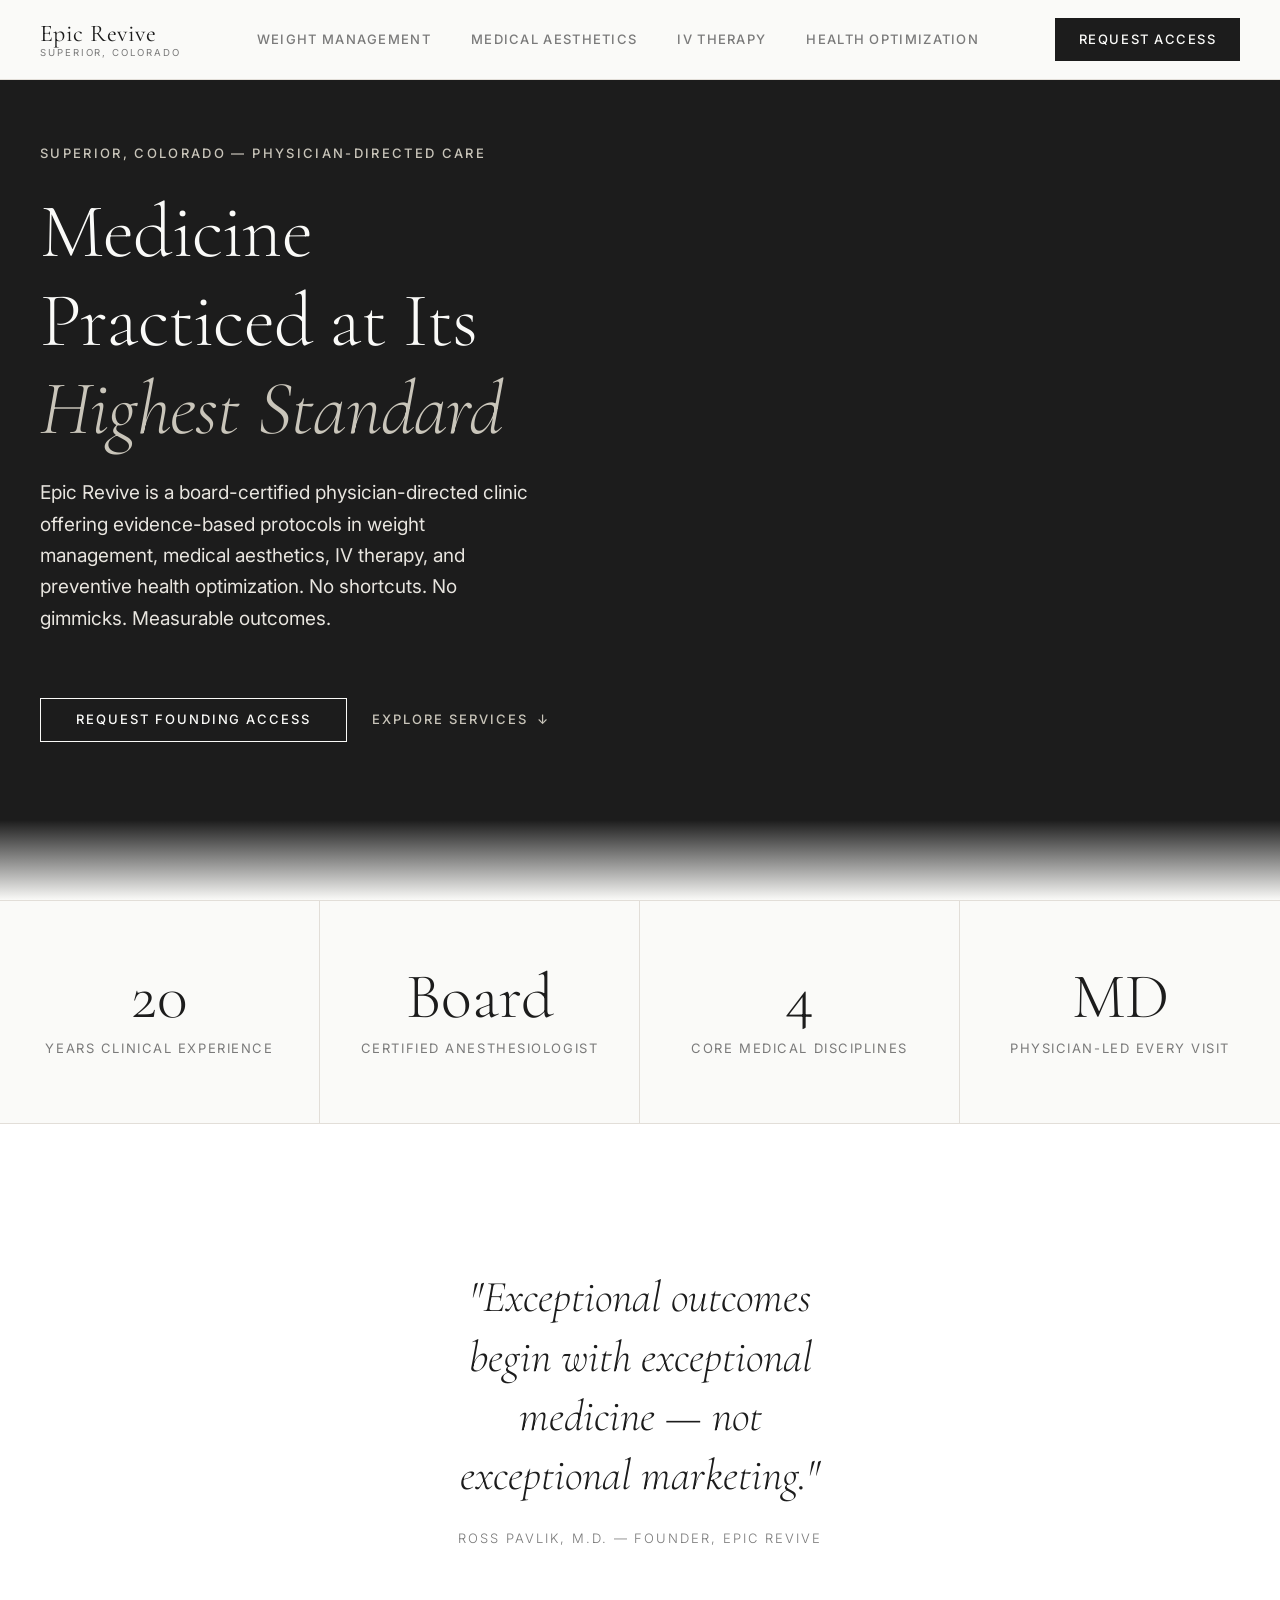
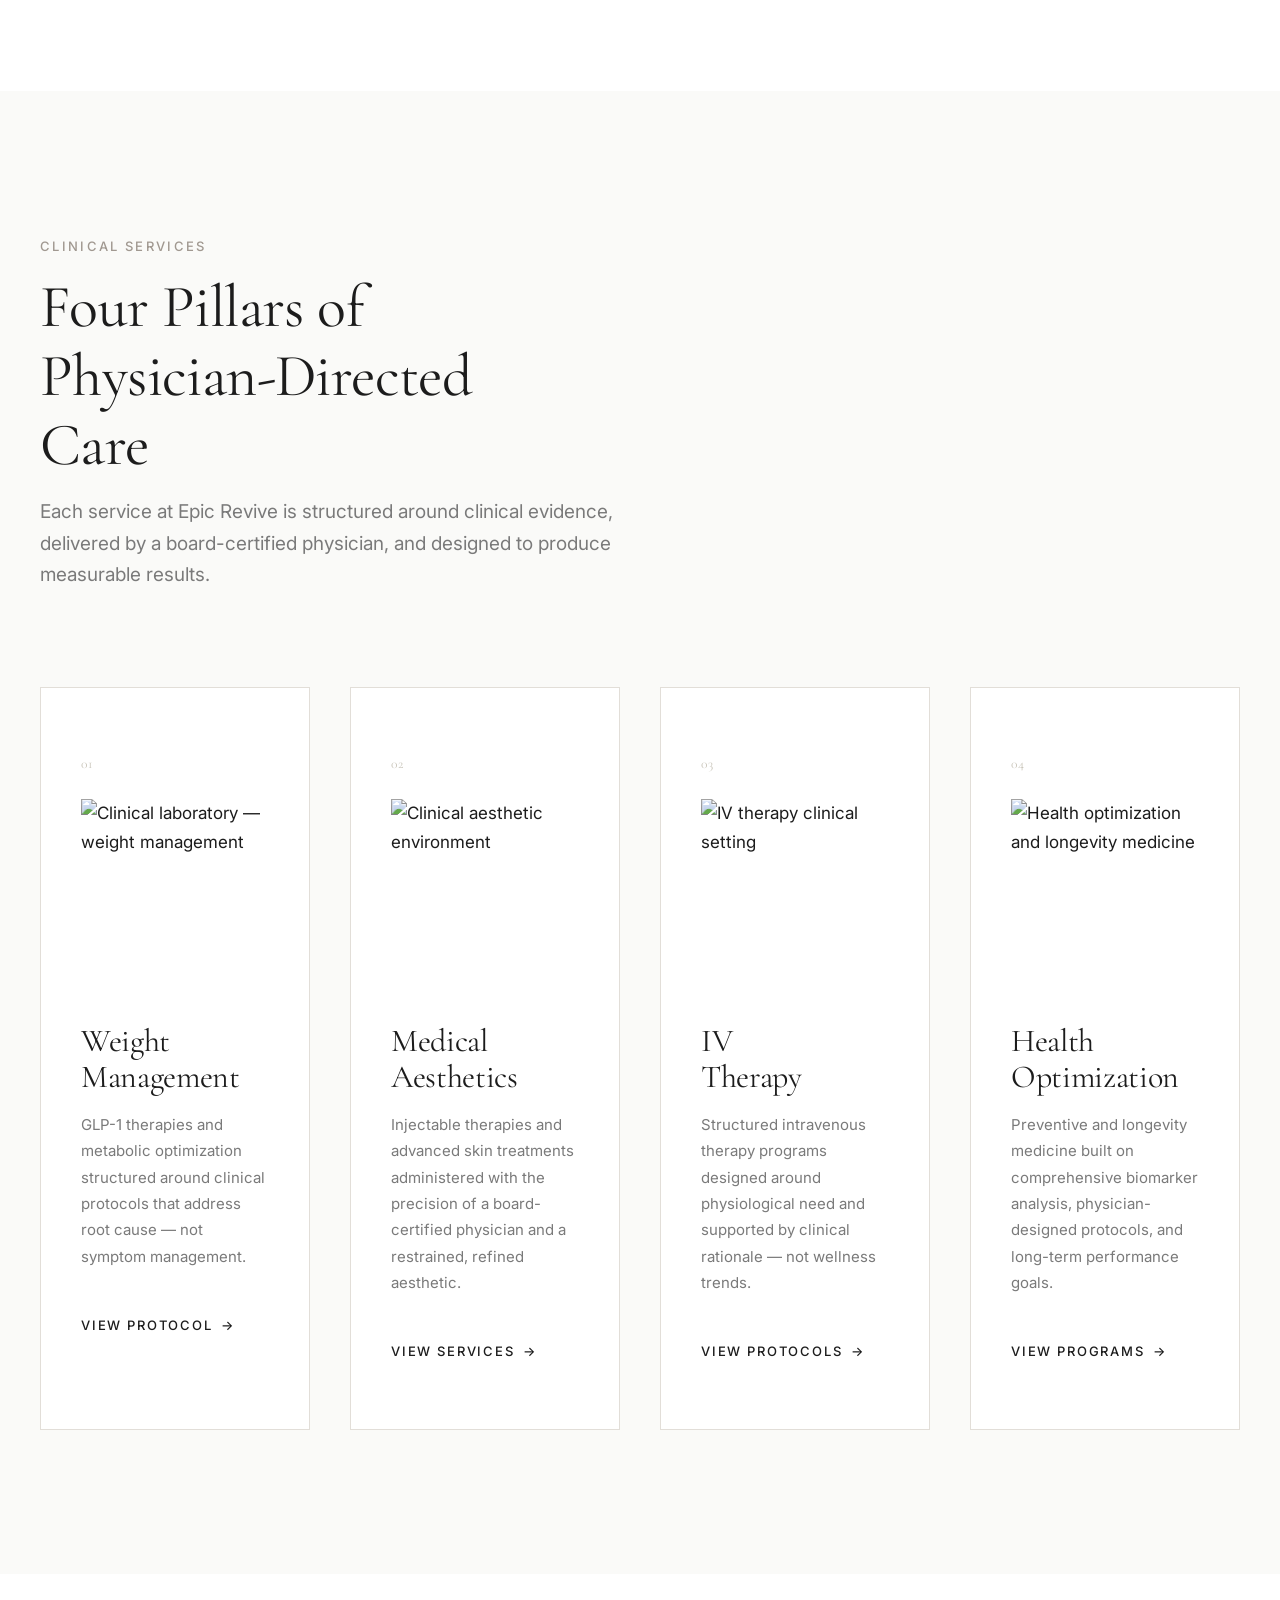
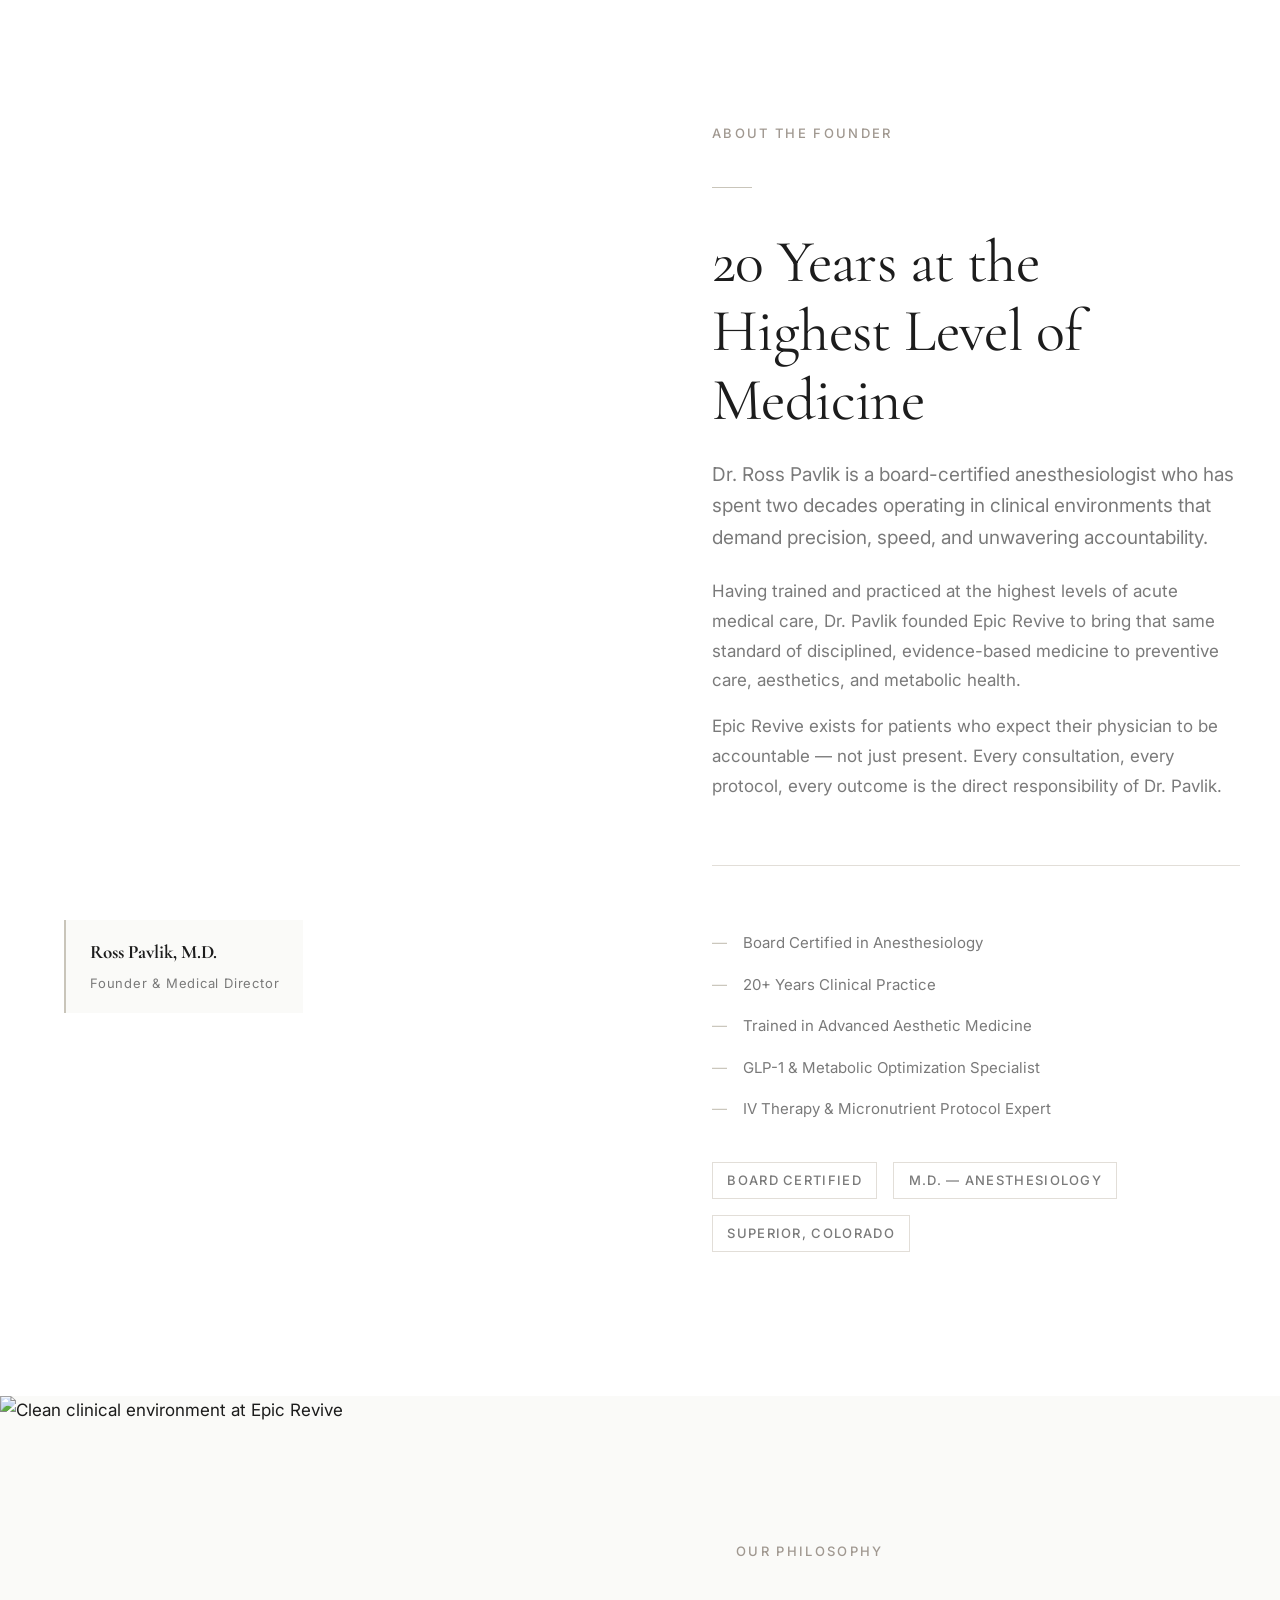
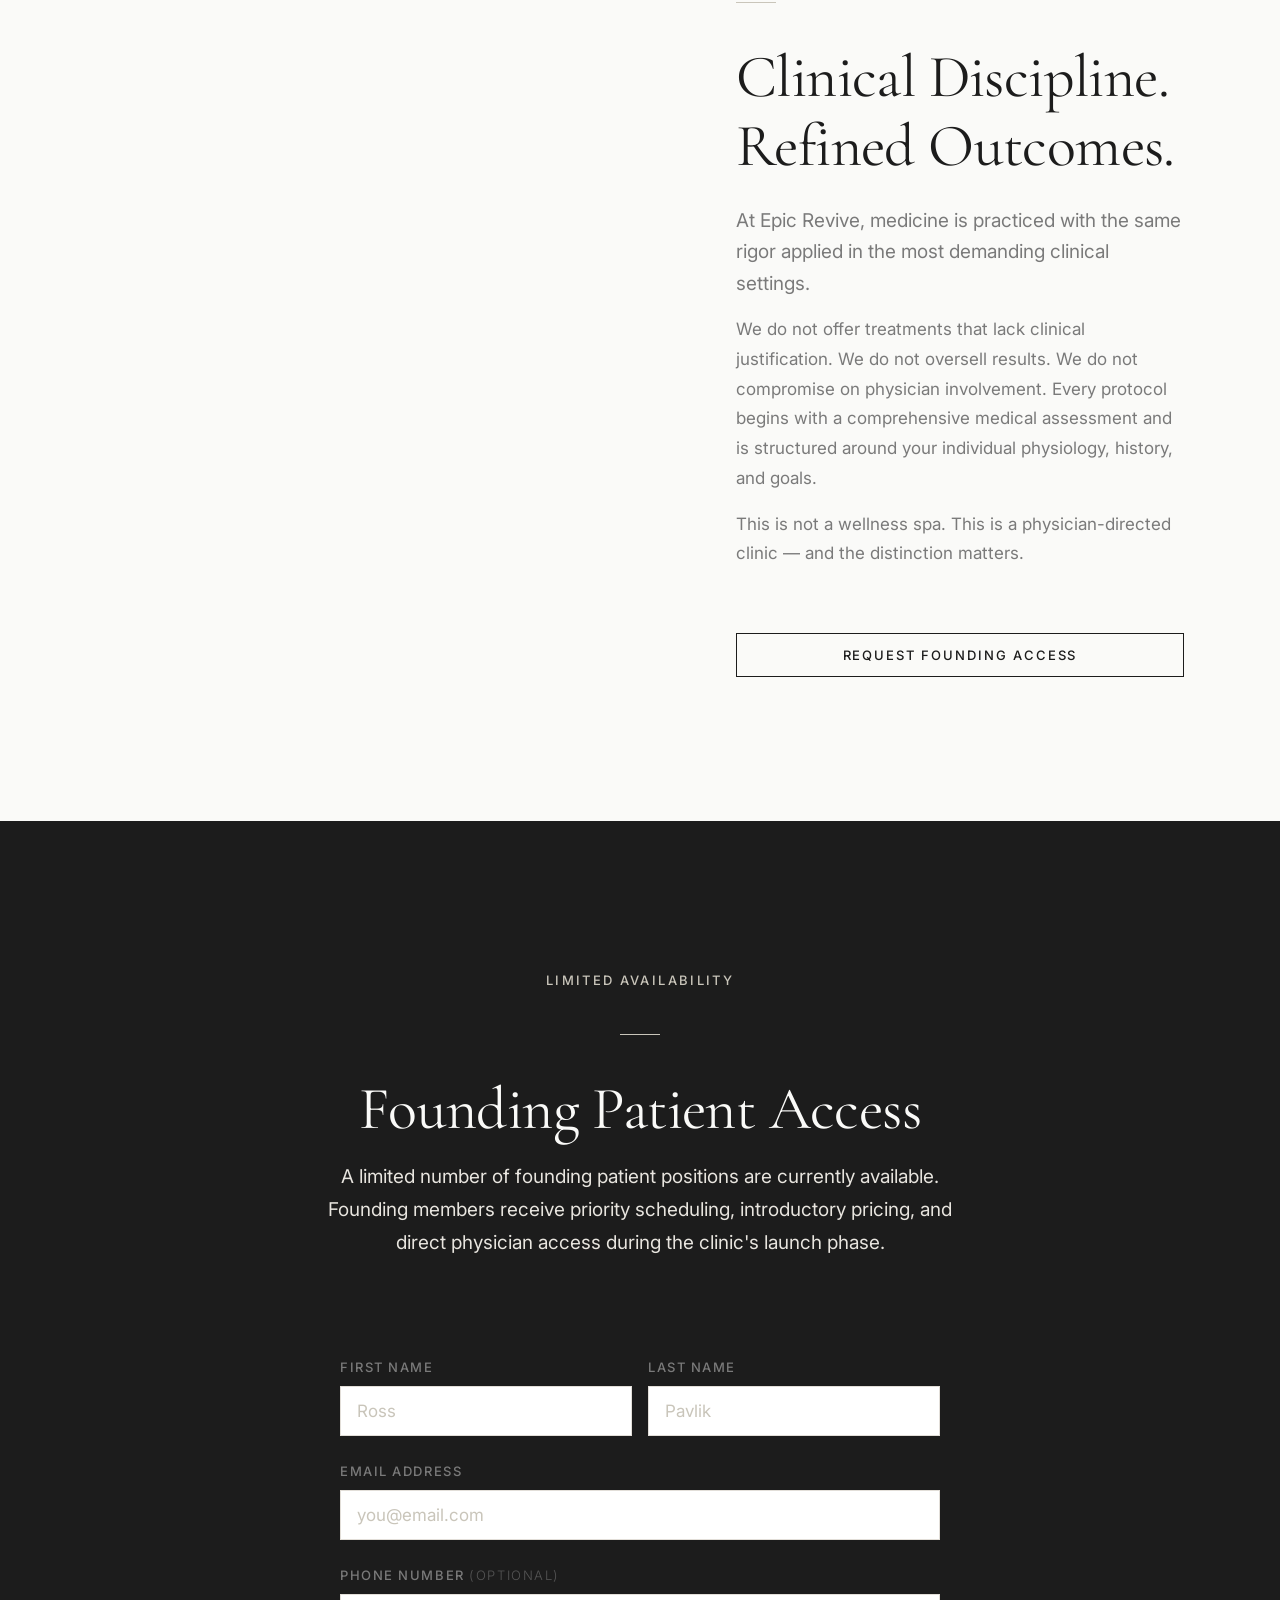
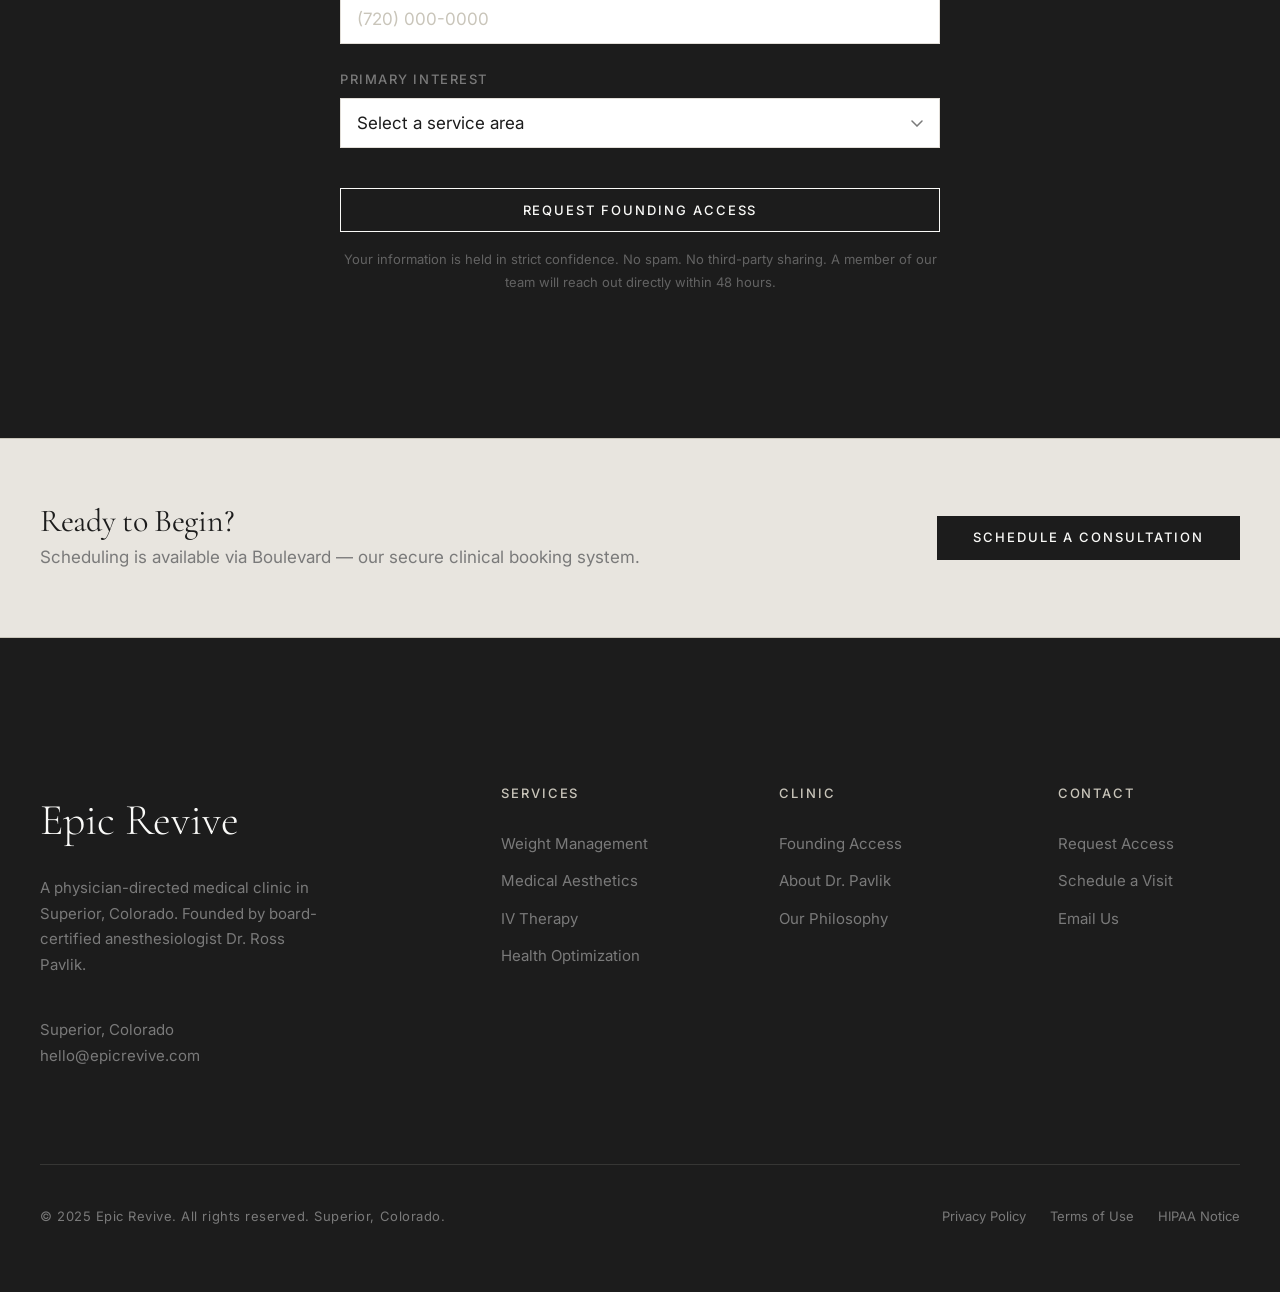
==== index.html @ b7e762ae "Add Epic Revive MVP website — 5-page physician-directed clinic site Complete static website for Epic" ====
<!DOCTYPE html>
<html lang="en">
<head>
  <meta charset="UTF-8" />
  <meta name="viewport" content="width=device-width, initial-scale=1.0" />
  <meta name="description" content="Epic Revive is a physician-directed medical clinic in Superior, Colorado, founded by board-certified anesthesiologist Dr. Ross Pavlik. Offering weight management, medical aesthetics, IV therapy, and health optimization." />
  <meta name="robots" content="index, follow" />

  <!-- Open Graph -->
  <meta property="og:title" content="Epic Revive | Physician-Directed Medicine — Superior, Colorado" />
  <meta property="og:description" content="Board-certified physician care in Superior, Colorado. Weight management, medical aesthetics, IV therapy, and health optimization." />
  <meta property="og:type" content="website" />

  <title>Epic Revive | Physician-Directed Medicine — Superior, Colorado</title>

  <!-- Google Fonts -->
  <link rel="preconnect" href="https://fonts.googleapis.com" />
  <link rel="preconnect" href="https://fonts.gstatic.com" crossorigin />
  <link href="https://fonts.googleapis.com/css2?family=Cormorant+Garamond:ital,wght@0,300;0,400;0,500;1,300;1,400&family=Inter:wght@300;400;500&display=swap" rel="stylesheet" />

  <link rel="stylesheet" href="css/styles.css" />

  <style>
    /* Page-specific overrides */
    .hero__bg {
      background-image: url('https://images.unsplash.com/photo-1576091160550-2173dba999ef?w=1600&q=80');
    }

    .about-image {
      background-image: url('https://images.unsplash.com/photo-1559757148-5c350d0d3c56?w=800&q=80');
      background-size: cover;
      background-position: center top;
      width: 100%;
      aspect-ratio: 3/4;
      filter: grayscale(15%);
    }

    .services-bg {
      background-image: url('https://images.unsplash.com/photo-1631217868264-e5b90bb7e133?w=1200&q=80');
    }

    /* Founding access section */
    .founding-section {
      background-color: var(--color-charcoal);
      position: relative;
      overflow: hidden;
    }

    .founding-section::before {
      content: '';
      position: absolute;
      inset: 0;
      background-image: url('https://images.unsplash.com/photo-1519494026892-80bbd2d6fd0d?w=1200&q=80');
      background-size: cover;
      background-position: center;
      opacity: 0.08;
    }

    .founding-section .container {
      position: relative;
      z-index: 1;
    }

    /* Credential badge row */
    .credential-badges {
      display: flex;
      flex-wrap: wrap;
      gap: var(--space-sm);
      margin-top: var(--space-lg);
    }

    .pillar-image {
      width: 100%;
      height: 200px;
      object-fit: cover;
      filter: grayscale(20%);
      margin-bottom: var(--space-md);
    }

    @media (max-width: 768px) {
      .credential-badges {
        flex-direction: column;
      }
    }
  </style>
</head>
<body>

  <!-- ============================
       NAVIGATION
       ============================ -->
  <nav class="nav" id="main-nav" role="navigation" aria-label="Main navigation">
    <div class="nav__inner">
      <a href="index.html" class="nav__logo" aria-label="Epic Revive Home">
        <span class="nav__logo-name">Epic Revive</span>
        <span class="nav__logo-tagline">Superior, Colorado</span>
      </a>

      <div class="nav__links">
        <a href="weight-management.html" class="nav__link">Weight Management</a>
        <a href="medical-aesthetics.html" class="nav__link">Medical Aesthetics</a>
        <a href="iv-therapy.html" class="nav__link">IV Therapy</a>
        <a href="health-optimization.html" class="nav__link">Health Optimization</a>
      </div>

      <a href="#founding-access" class="nav__cta">Request Access</a>

      <button class="nav__hamburger" id="nav-toggle" aria-label="Open menu" aria-expanded="false">
        <span></span>
        <span></span>
        <span></span>
      </button>
    </div>

    <!-- Mobile Menu -->
    <div class="nav__mobile" id="nav-mobile" role="menu">
      <a href="weight-management.html" class="nav__mobile-link">Weight Management</a>
      <a href="medical-aesthetics.html" class="nav__mobile-link">Medical Aesthetics</a>
      <a href="iv-therapy.html" class="nav__mobile-link">IV Therapy</a>
      <a href="health-optimization.html" class="nav__mobile-link">Health Optimization</a>
      <a href="#founding-access" class="nav__mobile-cta">Request Founding Access</a>
    </div>
  </nav>

  <!-- ============================
       HERO
       ============================ -->
  <section class="hero" aria-label="Hero">
    <div class="hero__bg" role="img" aria-label="Clinical environment"></div>

    <div class="container hero__content">
      <span class="eyebrow hero__eyebrow">Superior, Colorado — Physician-Directed Care</span>

      <h1>
        Medicine Practiced at Its<br/>
        <em>Highest Standard</em>
      </h1>

      <p class="hero__body">
        Epic Revive is a board-certified physician-directed clinic offering evidence-based protocols
        in weight management, medical aesthetics, IV therapy, and preventive health optimization.
        No shortcuts. No gimmicks. Measurable outcomes.
      </p>

      <div class="hero__actions">
        <a href="#founding-access" class="btn btn--ghost">Request Founding Access</a>
        <a href="#services" class="btn" style="background:transparent; color: var(--color-taupe); border-color: transparent; padding-left: 0;">
          Explore Services &nbsp;↓
        </a>
      </div>
    </div>

    <div class="hero__divider"></div>
  </section>

  <!-- ============================
       STATS BAR
       ============================ -->
  <section aria-label="Practice credentials">
    <div class="stats-bar">
      <div class="stat fade-in">
        <span class="stat__number">20</span>
        <span class="stat__label">Years Clinical Experience</span>
      </div>
      <div class="stat fade-in fade-in--delay-1">
        <span class="stat__number">Board</span>
        <span class="stat__label">Certified Anesthesiologist</span>
      </div>
      <div class="stat fade-in fade-in--delay-2">
        <span class="stat__number">4</span>
        <span class="stat__label">Core Medical Disciplines</span>
      </div>
      <div class="stat fade-in fade-in--delay-3">
        <span class="stat__number">MD</span>
        <span class="stat__label">Physician-Led Every Visit</span>
      </div>
    </div>
  </section>

  <!-- ============================
       PHILOSOPHY QUOTE
       ============================ -->
  <section class="section section--alt" aria-label="Philosophy">
    <div class="container text-center">
      <blockquote class="philosophy-quote fade-in">
        "Exceptional outcomes begin with exceptional medicine — not exceptional marketing."
        <cite>Ross Pavlik, M.D. — Founder, Epic Revive</cite>
      </blockquote>
    </div>
  </section>

  <!-- ============================
       SERVICES
       ============================ -->
  <section class="section" id="services" aria-labelledby="services-heading">
    <div class="container">

      <div class="section-header">
        <span class="eyebrow">Clinical Services</span>
        <h2 id="services-heading">Four Pillars of<br/>Physician-Directed Care</h2>
        <p class="lead" style="margin-top: var(--space-sm); max-width: 52ch;">
          Each service at Epic Revive is structured around clinical evidence, delivered by a
          board-certified physician, and designed to produce measurable results.
        </p>
      </div>

      <div class="grid grid--4 fade-in">

        <!-- Weight Management -->
        <div class="pillar-card">
          <span class="pillar-card__number">01</span>
          <img
            class="pillar-image"
            src="https://images.unsplash.com/photo-1532187863486-abf9dbad1b69?w=600&q=80"
            alt="Clinical laboratory — weight management"
            loading="lazy"
          />
          <h3 class="pillar-card__title">Weight<br/>Management</h3>
          <p class="pillar-card__body">
            GLP-1 therapies and metabolic optimization structured around clinical protocols
            that address root cause — not symptom management.
          </p>
          <a href="weight-management.html" class="pillar-card__link">View Protocol</a>
        </div>

        <!-- Medical Aesthetics -->
        <div class="pillar-card">
          <span class="pillar-card__number">02</span>
          <img
            class="pillar-image"
            src="https://images.unsplash.com/photo-1617897903246-719242758050?w=600&q=80"
            alt="Clinical aesthetic environment"
            loading="lazy"
          />
          <h3 class="pillar-card__title">Medical<br/>Aesthetics</h3>
          <p class="pillar-card__body">
            Injectable therapies and advanced skin treatments administered with the precision
            of a board-certified physician and a restrained, refined aesthetic.
          </p>
          <a href="medical-aesthetics.html" class="pillar-card__link">View Services</a>
        </div>

        <!-- IV Therapy -->
        <div class="pillar-card">
          <span class="pillar-card__number">03</span>
          <img
            class="pillar-image"
            src="https://images.unsplash.com/photo-1631217868264-e5b90bb7e133?w=600&q=80"
            alt="IV therapy clinical setting"
            loading="lazy"
          />
          <h3 class="pillar-card__title">IV<br/>Therapy</h3>
          <p class="pillar-card__body">
            Structured intravenous therapy programs designed around physiological need
            and supported by clinical rationale — not wellness trends.
          </p>
          <a href="iv-therapy.html" class="pillar-card__link">View Protocols</a>
        </div>

        <!-- Health Optimization -->
        <div class="pillar-card">
          <span class="pillar-card__number">04</span>
          <img
            class="pillar-image"
            src="https://images.unsplash.com/photo-1576091160399-112ba8d25d1d?w=600&q=80"
            alt="Health optimization and longevity medicine"
            loading="lazy"
          />
          <h3 class="pillar-card__title">Health<br/>Optimization</h3>
          <p class="pillar-card__body">
            Preventive and longevity medicine built on comprehensive biomarker analysis,
            physician-designed protocols, and long-term performance goals.
          </p>
          <a href="health-optimization.html" class="pillar-card__link">View Programs</a>
        </div>

      </div>
    </div>
  </section>

  <!-- ============================
       ABOUT THE FOUNDER
       ============================ -->
  <section class="section section--alt" aria-labelledby="about-heading">
    <div class="container">
      <div class="founder">

        <div class="founder__image-wrap fade-in">
          <div class="about-image" role="img" aria-label="Dr. Ross Pavlik, M.D."></div>
          <div class="founder__image-caption">
            <strong>Ross Pavlik, M.D.</strong>
            <span>Founder &amp; Medical Director</span>
          </div>
        </div>

        <div class="founder__content fade-in fade-in--delay-1">
          <span class="eyebrow">About the Founder</span>
          <div class="divider"></div>
          <h2 id="about-heading">20 Years at the<br/>Highest Level of Medicine</h2>
          <p class="lead" style="margin-top: var(--space-md);">
            Dr. Ross Pavlik is a board-certified anesthesiologist who has spent two decades
            operating in clinical environments that demand precision, speed, and unwavering
            accountability.
          </p>
          <p style="margin-top: var(--space-md);">
            Having trained and practiced at the highest levels of acute medical care, Dr. Pavlik
            founded Epic Revive to bring that same standard of disciplined, evidence-based medicine
            to preventive care, aesthetics, and metabolic health.
          </p>
          <p style="margin-top: var(--space-sm);">
            Epic Revive exists for patients who expect their physician to be accountable — not
            just present. Every consultation, every protocol, every outcome is the direct
            responsibility of Dr. Pavlik.
          </p>

          <div class="founder__credentials">
            <div class="founder__credential">Board Certified in Anesthesiology</div>
            <div class="founder__credential">20+ Years Clinical Practice</div>
            <div class="founder__credential">Trained in Advanced Aesthetic Medicine</div>
            <div class="founder__credential">GLP-1 &amp; Metabolic Optimization Specialist</div>
            <div class="founder__credential">IV Therapy &amp; Micronutrient Protocol Expert</div>
          </div>

          <div class="credential-badges">
            <span class="badge">Board Certified</span>
            <span class="badge">M.D. — Anesthesiology</span>
            <span class="badge">Superior, Colorado</span>
          </div>
        </div>

      </div>
    </div>
  </section>

  <!-- ============================
       APPROACH SECTION (SPLIT)
       ============================ -->
  <section aria-labelledby="approach-heading">
    <div class="split">
      <div class="split__image">
        <img
          src="https://images.unsplash.com/photo-1519494026892-80bbd2d6fd0d?w=900&q=80"
          alt="Clean clinical environment at Epic Revive"
          loading="lazy"
        />
      </div>
      <div class="split__content">
        <span class="eyebrow">Our Philosophy</span>
        <div class="divider"></div>
        <h2 id="approach-heading">Clinical Discipline.<br/>Refined Outcomes.</h2>
        <p class="lead" style="margin-top: var(--space-md);">
          At Epic Revive, medicine is practiced with the same rigor applied in the most
          demanding clinical settings.
        </p>
        <p style="margin-top: var(--space-sm);">
          We do not offer treatments that lack clinical justification. We do not oversell
          results. We do not compromise on physician involvement. Every protocol begins
          with a comprehensive medical assessment and is structured around your individual
          physiology, history, and goals.
        </p>
        <p style="margin-top: var(--space-sm);">
          This is not a wellness spa. This is a physician-directed clinic — and the
          distinction matters.
        </p>
        <a href="#founding-access" class="btn btn--secondary" style="margin-top: var(--space-xl);">
          Request Founding Access
        </a>
      </div>
    </div>
  </section>

  <!-- ============================
       FOUNDING ACCESS
       ============================ -->
  <section class="section founding-section" id="founding-access" aria-labelledby="founding-heading">
    <div class="container">
      <div style="max-width: 640px; margin: 0 auto; text-align: center;">
        <span class="eyebrow" style="color: var(--color-taupe);">Limited Availability</span>
        <div class="divider divider--center" style="background-color: var(--color-taupe);"></div>
        <h2 id="founding-heading" style="color: var(--color-off-white);">
          Founding Patient Access
        </h2>
        <p style="color: var(--color-taupe-light); margin-top: var(--space-sm); font-size: var(--text-lg);">
          A limited number of founding patient positions are currently available.
          Founding members receive priority scheduling, introductory pricing, and
          direct physician access during the clinic's launch phase.
        </p>
      </div>

      <div class="founding-access" style="margin-top: var(--space-2xl);">
        <form id="founding-form" novalidate>

          <div class="form__row">
            <div class="form__group">
              <label class="form__label" for="first-name">First Name</label>
              <input
                class="form__input"
                type="text"
                id="first-name"
                name="first_name"
                placeholder="Ross"
                required
                autocomplete="given-name"
              />
            </div>
            <div class="form__group">
              <label class="form__label" for="last-name">Last Name</label>
              <input
                class="form__input"
                type="text"
                id="last-name"
                name="last_name"
                placeholder="Pavlik"
                required
                autocomplete="family-name"
              />
            </div>
          </div>

          <div class="form__group">
            <label class="form__label" for="email">Email Address</label>
            <input
              class="form__input"
              type="email"
              id="email"
              name="email"
              placeholder="you@email.com"
              required
              autocomplete="email"
            />
          </div>

          <div class="form__group">
            <label class="form__label" for="phone">Phone Number <span style="font-weight:300; opacity:0.6;">(Optional)</span></label>
            <input
              class="form__input"
              type="tel"
              id="phone"
              name="phone"
              placeholder="(720) 000-0000"
              autocomplete="tel"
            />
          </div>

          <div class="form__group">
            <label class="form__label" for="interest">Primary Interest</label>
            <select class="form__select" id="interest" name="interest" required>
              <option value="" disabled selected>Select a service area</option>
              <option value="weight-management">Weight Management &amp; GLP-1 Therapy</option>
              <option value="aesthetics">Medical Aesthetics &amp; Injectables</option>
              <option value="iv-therapy">IV Therapy &amp; Micronutrient Protocols</option>
              <option value="health-optimization">Health Optimization &amp; Longevity</option>
              <option value="multiple">Multiple Services</option>
              <option value="general">General Inquiry</option>
            </select>
          </div>

          <button type="submit" class="btn btn--ghost form__submit">
            Request Founding Access
          </button>

          <p class="form__disclaimer" style="color: var(--color-warm-gray);">
            Your information is held in strict confidence. No spam. No third-party sharing.
            A member of our team will reach out directly within 48 hours.
          </p>

          <!-- Success Message (hidden) -->
          <div id="form-success" style="display:none; text-align:center; padding: var(--space-lg); border: 1px solid var(--color-taupe); margin-top: var(--space-md);">
            <p style="color: var(--color-taupe-light); font-size: var(--text-lg);">
              Thank you. We will be in touch within 48 hours.
            </p>
          </div>

        </form>
      </div>
    </div>
  </section>

  <!-- ============================
       BOOKING CTA
       ============================ -->
  <section class="booking-strip" aria-label="Book a consultation">
    <div class="container">
      <div class="booking-strip__inner">
        <div class="booking-strip__text">
          <h3>Ready to Begin?</h3>
          <p>Scheduling is available via Boulevard — our secure clinical booking system.</p>
        </div>
        <a href="#founding-access" class="btn btn--primary">Schedule a Consultation</a>
      </div>
    </div>
  </section>

  <!-- ============================
       FOOTER
       ============================ -->
  <footer class="footer" role="contentinfo">
    <div class="container">
      <div class="footer__inner">

        <div class="footer__brand">
          <p class="footer__brand-name">Epic Revive</p>
          <p class="footer__brand-desc">
            A physician-directed medical clinic in Superior, Colorado.
            Founded by board-certified anesthesiologist Dr. Ross Pavlik.
          </p>
          <address class="footer__address">
            Superior, Colorado<br/>
            <a href="mailto:hello@epicrevive.com" style="color: var(--color-warm-gray); transition: color 0.2s;">
              hello@epicrevive.com
            </a>
          </address>
        </div>

        <div>
          <p class="footer__col-title">Services</p>
          <ul class="footer__links">
            <li><a href="weight-management.html" class="footer__link">Weight Management</a></li>
            <li><a href="medical-aesthetics.html" class="footer__link">Medical Aesthetics</a></li>
            <li><a href="iv-therapy.html" class="footer__link">IV Therapy</a></li>
            <li><a href="health-optimization.html" class="footer__link">Health Optimization</a></li>
          </ul>
        </div>

        <div>
          <p class="footer__col-title">Clinic</p>
          <ul class="footer__links">
            <li><a href="#founding-access" class="footer__link">Founding Access</a></li>
            <li><a href="#about-heading" class="footer__link">About Dr. Pavlik</a></li>
            <li><a href="#services" class="footer__link">Our Philosophy</a></li>
          </ul>
        </div>

        <div>
          <p class="footer__col-title">Contact</p>
          <ul class="footer__links">
            <li><a href="#founding-access" class="footer__link">Request Access</a></li>
            <li><a href="#founding-access" class="footer__link">Schedule a Visit</a></li>
            <li><a href="mailto:hello@epicrevive.com" class="footer__link">Email Us</a></li>
          </ul>
        </div>

      </div>

      <div class="footer__bottom">
        <p class="footer__copyright">
          &copy; 2025 Epic Revive. All rights reserved. Superior, Colorado.
        </p>
        <div class="footer__legal">
          <a href="#" class="footer__legal-link">Privacy Policy</a>
          <a href="#" class="footer__legal-link">Terms of Use</a>
          <a href="#" class="footer__legal-link">HIPAA Notice</a>
        </div>
      </div>
    </div>
  </footer>

  <script src="js/main.js"></script>
</body>
</html>
---- css/styles.css ----
/* ============================================
   EPIC REVIVE — Global Stylesheet
   Physician-directed clinical aesthetic
   ============================================ */

/* CSS Custom Properties — Global Design Tokens */
:root {
  /* Color Palette */
  --color-off-white: #FAFAF8;
  --color-charcoal: #1C1C1C;
  --color-warm-gray: #7A7A7A;
  --color-taupe: #C9C5BA;
  --color-taupe-light: #E8E5DF;
  --color-taupe-dark: #A09890;
  --color-white: #FFFFFF;
  --color-border: #E2DED8;

  /* Typography */
  --font-heading: 'Cormorant Garamond', Georgia, serif;
  --font-body: 'Inter', Helvetica, Arial, sans-serif;

  /* Font Sizes — Fluid Scale */
  --text-xs: clamp(0.75rem, 1.5vw, 0.813rem);
  --text-sm: clamp(0.875rem, 1.8vw, 0.938rem);
  --text-base: clamp(1rem, 2vw, 1.063rem);
  --text-lg: clamp(1.063rem, 2.2vw, 1.188rem);
  --text-xl: clamp(1.25rem, 2.5vw, 1.5rem);
  --text-2xl: clamp(1.5rem, 3vw, 2rem);
  --text-3xl: clamp(2rem, 4vw, 2.75rem);
  --text-4xl: clamp(2.5rem, 5vw, 3.75rem);
  --text-5xl: clamp(3rem, 6vw, 5rem);

  /* Spacing */
  --space-xs: 0.5rem;
  --space-sm: 1rem;
  --space-md: 1.5rem;
  --space-lg: 2.5rem;
  --space-xl: 4rem;
  --space-2xl: 6rem;
  --space-3xl: 9rem;

  /* Layout */
  --max-width: 1280px;
  --content-width: 780px;
  --nav-height: 80px;

  /* Transitions */
  --transition-fast: 150ms ease;
  --transition-base: 250ms ease;
  --transition-slow: 400ms ease;

  /* Shadows */
  --shadow-sm: 0 1px 3px rgba(28, 28, 28, 0.06);
  --shadow-md: 0 4px 16px rgba(28, 28, 28, 0.08);
  --shadow-lg: 0 12px 40px rgba(28, 28, 28, 0.12);
}

/* ============================================
   RESET & BASE
   ============================================ */
*, *::before, *::after {
  box-sizing: border-box;
  margin: 0;
  padding: 0;
}

html {
  font-size: 16px;
  scroll-behavior: smooth;
  -webkit-text-size-adjust: 100%;
}

body {
  font-family: var(--font-body);
  font-size: var(--text-base);
  line-height: 1.7;
  color: var(--color-charcoal);
  background-color: var(--color-off-white);
  -webkit-font-smoothing: antialiased;
  -moz-osx-font-smoothing: grayscale;
}

img {
  max-width: 100%;
  height: auto;
  display: block;
}

a {
  color: inherit;
  text-decoration: none;
}

button {
  font-family: var(--font-body);
  cursor: pointer;
  border: none;
  background: none;
}

input, textarea, select {
  font-family: var(--font-body);
}

ul, ol {
  list-style: none;
}

/* ============================================
   TYPOGRAPHY
   ============================================ */
h1, h2, h3, h4, h5, h6 {
  font-family: var(--font-heading);
  font-weight: 400;
  line-height: 1.15;
  color: var(--color-charcoal);
  letter-spacing: -0.01em;
}

h1 { font-size: var(--text-5xl); }
h2 { font-size: var(--text-4xl); }
h3 { font-size: var(--text-3xl); }
h4 { font-size: var(--text-2xl); }
h5 { font-size: var(--text-xl); }
h6 { font-size: var(--text-lg); }

p {
  color: var(--color-warm-gray);
  line-height: 1.75;
  font-size: var(--text-base);
}

.eyebrow {
  font-family: var(--font-body);
  font-size: var(--text-xs);
  font-weight: 500;
  letter-spacing: 0.18em;
  text-transform: uppercase;
  color: var(--color-taupe-dark);
}

.lead {
  font-size: var(--text-lg);
  line-height: 1.65;
  color: var(--color-warm-gray);
}

/* ============================================
   LAYOUT UTILITIES
   ============================================ */
.container {
  width: 100%;
  max-width: var(--max-width);
  margin: 0 auto;
  padding: 0 var(--space-lg);
}

.container--narrow {
  max-width: var(--content-width);
  margin: 0 auto;
  padding: 0 var(--space-lg);
}

.section {
  padding: var(--space-3xl) 0;
}

.section--sm {
  padding: var(--space-2xl) 0;
}

.section--alt {
  background-color: var(--color-white);
}

.section--dark {
  background-color: var(--color-charcoal);
  color: var(--color-off-white);
}

.section--dark h1,
.section--dark h2,
.section--dark h3,
.section--dark h4 {
  color: var(--color-off-white);
}

.section--dark p {
  color: var(--color-taupe);
}

.section--dark .eyebrow {
  color: var(--color-taupe);
}

.section--taupe {
  background-color: var(--color-taupe-light);
}

.grid {
  display: grid;
  gap: var(--space-lg);
}

.grid--2 { grid-template-columns: repeat(2, 1fr); }
.grid--3 { grid-template-columns: repeat(3, 1fr); }
.grid--4 { grid-template-columns: repeat(4, 1fr); }

.flex {
  display: flex;
}

.flex--center {
  align-items: center;
  justify-content: center;
}

.text-center { text-align: center; }
.text-left { text-align: left; }

.stack {
  display: flex;
  flex-direction: column;
  gap: var(--space-sm);
}

/* ============================================
   NAVIGATION
   ============================================ */
.nav {
  position: fixed;
  top: 0;
  left: 0;
  right: 0;
  z-index: 100;
  height: var(--nav-height);
  background-color: var(--color-off-white);
  border-bottom: 1px solid var(--color-border);
  transition: background-color var(--transition-base), box-shadow var(--transition-base);
}

.nav.scrolled {
  background-color: rgba(250, 250, 248, 0.97);
  box-shadow: var(--shadow-sm);
  backdrop-filter: blur(8px);
  -webkit-backdrop-filter: blur(8px);
}

.nav__inner {
  display: flex;
  align-items: center;
  justify-content: space-between;
  height: 100%;
  max-width: var(--max-width);
  margin: 0 auto;
  padding: 0 var(--space-lg);
}

.nav__logo {
  display: flex;
  flex-direction: column;
  line-height: 1;
}

.nav__logo-name {
  font-family: var(--font-heading);
  font-size: 1.5rem;
  font-weight: 400;
  color: var(--color-charcoal);
  letter-spacing: 0.02em;
}

.nav__logo-tagline {
  font-size: 0.6rem;
  letter-spacing: 0.2em;
  text-transform: uppercase;
  color: var(--color-warm-gray);
  margin-top: 2px;
}

.nav__links {
  display: flex;
  align-items: center;
  gap: var(--space-lg);
}

.nav__link {
  font-size: var(--text-xs);
  font-weight: 500;
  letter-spacing: 0.1em;
  text-transform: uppercase;
  color: var(--color-warm-gray);
  transition: color var(--transition-fast);
  white-space: nowrap;
}

.nav__link:hover {
  color: var(--color-charcoal);
}

.nav__link--active {
  color: var(--color-charcoal);
}

.nav__cta {
  font-size: var(--text-xs);
  font-weight: 500;
  letter-spacing: 0.12em;
  text-transform: uppercase;
  color: var(--color-off-white);
  background-color: var(--color-charcoal);
  padding: 0.6rem 1.4rem;
  border: 1px solid var(--color-charcoal);
  transition: background-color var(--transition-fast), color var(--transition-fast);
  white-space: nowrap;
}

.nav__cta:hover {
  background-color: transparent;
  color: var(--color-charcoal);
}

/* Mobile Menu */
.nav__hamburger {
  display: none;
  flex-direction: column;
  gap: 5px;
  cursor: pointer;
  padding: var(--space-xs);
}

.nav__hamburger span {
  display: block;
  width: 22px;
  height: 1.5px;
  background-color: var(--color-charcoal);
  transition: transform var(--transition-base), opacity var(--transition-base);
}

.nav__mobile {
  display: none;
  position: fixed;
  top: var(--nav-height);
  left: 0;
  right: 0;
  background-color: var(--color-off-white);
  border-bottom: 1px solid var(--color-border);
  padding: var(--space-lg);
  z-index: 99;
  flex-direction: column;
  gap: var(--space-md);
}

.nav__mobile.is-open {
  display: flex;
}

.nav__mobile-link {
  font-size: var(--text-sm);
  font-weight: 500;
  letter-spacing: 0.1em;
  text-transform: uppercase;
  color: var(--color-warm-gray);
  padding: var(--space-xs) 0;
  border-bottom: 1px solid var(--color-border);
  transition: color var(--transition-fast);
}

.nav__mobile-link:hover {
  color: var(--color-charcoal);
}

.nav__mobile-cta {
  display: inline-block;
  text-align: center;
  font-size: var(--text-xs);
  font-weight: 500;
  letter-spacing: 0.12em;
  text-transform: uppercase;
  color: var(--color-off-white);
  background-color: var(--color-charcoal);
  padding: 0.8rem var(--space-md);
  margin-top: var(--space-xs);
}

/* ============================================
   BUTTONS
   ============================================ */
.btn {
  display: inline-block;
  font-family: var(--font-body);
  font-size: var(--text-xs);
  font-weight: 500;
  letter-spacing: 0.15em;
  text-transform: uppercase;
  padding: 0.9rem 2.2rem;
  border: 1px solid;
  cursor: pointer;
  transition: all var(--transition-base);
  text-align: center;
  line-height: 1;
}

.btn--primary {
  background-color: var(--color-charcoal);
  color: var(--color-off-white);
  border-color: var(--color-charcoal);
}

.btn--primary:hover {
  background-color: transparent;
  color: var(--color-charcoal);
}

.btn--secondary {
  background-color: transparent;
  color: var(--color-charcoal);
  border-color: var(--color-charcoal);
}

.btn--secondary:hover {
  background-color: var(--color-charcoal);
  color: var(--color-off-white);
}

.btn--ghost {
  background-color: transparent;
  color: var(--color-off-white);
  border-color: var(--color-off-white);
}

.btn--ghost:hover {
  background-color: var(--color-off-white);
  color: var(--color-charcoal);
}

.btn--taupe {
  background-color: transparent;
  color: var(--color-charcoal);
  border-color: var(--color-taupe);
}

.btn--taupe:hover {
  background-color: var(--color-taupe);
  color: var(--color-charcoal);
}

/* ============================================
   HERO — PAGE HERO SECTIONS
   ============================================ */
.page-hero {
  padding-top: calc(var(--nav-height) + var(--space-3xl));
  padding-bottom: var(--space-3xl);
  position: relative;
  overflow: hidden;
}

.page-hero--image {
  min-height: 75vh;
  display: flex;
  align-items: center;
}

.page-hero__bg {
  position: absolute;
  inset: 0;
  background-size: cover;
  background-position: center;
  z-index: 0;
}

.page-hero__overlay {
  position: absolute;
  inset: 0;
  background: linear-gradient(to right, rgba(28, 28, 28, 0.75) 0%, rgba(28, 28, 28, 0.35) 60%, rgba(28, 28, 28, 0.1) 100%);
  z-index: 1;
}

.page-hero__content {
  position: relative;
  z-index: 2;
}

.page-hero--dark .eyebrow {
  color: var(--color-taupe);
}

.page-hero--dark h1 {
  color: var(--color-off-white);
}

.page-hero--dark .lead {
  color: var(--color-taupe-light);
}

/* Homepage Hero */
.hero {
  position: relative;
  min-height: 100vh;
  display: flex;
  align-items: center;
  overflow: hidden;
  background-color: var(--color-charcoal);
}

.hero__bg {
  position: absolute;
  inset: 0;
  background-size: cover;
  background-position: center 30%;
  opacity: 0.35;
  z-index: 0;
}

.hero__content {
  position: relative;
  z-index: 2;
  padding-top: var(--nav-height);
  padding-bottom: var(--space-2xl);
}

.hero__eyebrow {
  color: var(--color-taupe);
  margin-bottom: var(--space-md);
  display: block;
}

.hero h1 {
  color: var(--color-off-white);
  max-width: 14ch;
  margin-bottom: var(--space-md);
  font-weight: 300;
}

.hero h1 em {
  font-style: italic;
  color: var(--color-taupe);
}

.hero__body {
  color: var(--color-taupe-light);
  max-width: 42ch;
  font-size: var(--text-lg);
  line-height: 1.65;
  margin-bottom: var(--space-xl);
}

.hero__actions {
  display: flex;
  gap: var(--space-md);
  flex-wrap: wrap;
  align-items: center;
}

.hero__divider {
  position: absolute;
  bottom: 0;
  left: 0;
  right: 0;
  height: 80px;
  background: linear-gradient(to bottom, transparent, var(--color-off-white));
  z-index: 3;
}

/* ============================================
   SERVICE PILLARS
   ============================================ */
.pillar-card {
  padding: var(--space-xl) var(--space-lg);
  border: 1px solid var(--color-border);
  background-color: var(--color-white);
  position: relative;
  overflow: hidden;
  transition: border-color var(--transition-base), box-shadow var(--transition-base);
}

.pillar-card::before {
  content: '';
  position: absolute;
  top: 0;
  left: 0;
  width: 2px;
  height: 0;
  background-color: var(--color-taupe);
  transition: height var(--transition-slow);
}

.pillar-card:hover::before {
  height: 100%;
}

.pillar-card:hover {
  border-color: var(--color-taupe);
  box-shadow: var(--shadow-md);
}

.pillar-card__number {
  font-family: var(--font-heading);
  font-size: 0.85rem;
  color: var(--color-taupe);
  letter-spacing: 0.1em;
  margin-bottom: var(--space-md);
  display: block;
}

.pillar-card__title {
  font-size: var(--text-2xl);
  margin-bottom: var(--space-sm);
  font-weight: 400;
}

.pillar-card__body {
  font-size: var(--text-sm);
  line-height: 1.75;
  margin-bottom: var(--space-lg);
  color: var(--color-warm-gray);
}

.pillar-card__link {
  font-size: var(--text-xs);
  font-weight: 500;
  letter-spacing: 0.14em;
  text-transform: uppercase;
  color: var(--color-charcoal);
  display: inline-flex;
  align-items: center;
  gap: 0.5rem;
  transition: gap var(--transition-fast);
}

.pillar-card__link::after {
  content: '→';
  transition: transform var(--transition-fast);
}

.pillar-card__link:hover::after {
  transform: translateX(4px);
}

/* ============================================
   ABOUT / FOUNDER SECTION
   ============================================ */
.founder {
  display: grid;
  grid-template-columns: 1fr 1fr;
  gap: var(--space-3xl);
  align-items: center;
}

.founder__image-wrap {
  position: relative;
}

.founder__image {
  width: 100%;
  aspect-ratio: 3/4;
  object-fit: cover;
  filter: grayscale(15%);
}

.founder__image-caption {
  position: absolute;
  bottom: var(--space-md);
  left: var(--space-md);
  background-color: var(--color-off-white);
  padding: var(--space-sm) var(--space-md);
  border-left: 2px solid var(--color-taupe);
}

.founder__image-caption strong {
  display: block;
  font-family: var(--font-heading);
  font-size: var(--text-lg);
  color: var(--color-charcoal);
}

.founder__image-caption span {
  font-size: var(--text-xs);
  color: var(--color-warm-gray);
  letter-spacing: 0.06em;
}

.founder__content {
  max-width: 54ch;
}

.founder__credentials {
  display: flex;
  flex-direction: column;
  gap: var(--space-sm);
  margin-top: var(--space-xl);
  padding-top: var(--space-xl);
  border-top: 1px solid var(--color-border);
}

.founder__credential {
  display: flex;
  align-items: flex-start;
  gap: var(--space-sm);
  font-size: var(--text-sm);
  color: var(--color-warm-gray);
}

.founder__credential::before {
  content: '—';
  color: var(--color-taupe);
  flex-shrink: 0;
}

/* ============================================
   STATS BAR
   ============================================ */
.stats-bar {
  display: grid;
  grid-template-columns: repeat(4, 1fr);
  border-top: 1px solid var(--color-border);
  border-bottom: 1px solid var(--color-border);
}

.stat {
  padding: var(--space-xl) var(--space-lg);
  text-align: center;
  border-right: 1px solid var(--color-border);
}

.stat:last-child {
  border-right: none;
}

.stat__number {
  font-family: var(--font-heading);
  font-size: clamp(2.5rem, 5vw, 4rem);
  font-weight: 300;
  color: var(--color-charcoal);
  line-height: 1;
  display: block;
}

.stat__label {
  font-size: var(--text-xs);
  letter-spacing: 0.12em;
  text-transform: uppercase;
  color: var(--color-warm-gray);
  margin-top: 0.5rem;
  display: block;
}

/* ============================================
   FOUNDING ACCESS / EMAIL CAPTURE
   ============================================ */
.founding-access {
  max-width: 600px;
  margin: 0 auto;
}

.form__group {
  margin-bottom: var(--space-md);
}

.form__label {
  display: block;
  font-size: var(--text-xs);
  font-weight: 500;
  letter-spacing: 0.12em;
  text-transform: uppercase;
  color: var(--color-warm-gray);
  margin-bottom: 0.5rem;
}

.form__input,
.form__select,
.form__textarea {
  width: 100%;
  padding: 0.875rem var(--space-sm);
  background-color: var(--color-white);
  border: 1px solid var(--color-border);
  color: var(--color-charcoal);
  font-size: var(--text-base);
  transition: border-color var(--transition-fast);
  outline: none;
  appearance: none;
  -webkit-appearance: none;
  border-radius: 0;
}

.form__input:focus,
.form__select:focus,
.form__textarea:focus {
  border-color: var(--color-taupe);
}

.form__input::placeholder,
.form__textarea::placeholder {
  color: var(--color-taupe);
}

.form__select {
  background-image: url("data:image/svg+xml,%3Csvg xmlns='http://www.w3.org/2000/svg' width='12' height='7' fill='none'%3E%3Cpath d='M1 1l5 5 5-5' stroke='%237A7A7A' stroke-width='1.5' stroke-linecap='round'/%3E%3C/svg%3E");
  background-repeat: no-repeat;
  background-position: right 1rem center;
  padding-right: 2.5rem;
  cursor: pointer;
}

.form__textarea {
  resize: vertical;
  min-height: 100px;
}

.form__row {
  display: grid;
  grid-template-columns: 1fr 1fr;
  gap: var(--space-sm);
}

.form__submit {
  width: 100%;
  margin-top: var(--space-sm);
}

.form__disclaimer {
  font-size: var(--text-xs);
  color: var(--color-warm-gray);
  text-align: center;
  margin-top: var(--space-sm);
  opacity: 0.75;
}

/* ============================================
   TREATMENT / PROTOCOL CARDS
   ============================================ */
.protocol-card {
  padding: var(--space-lg) var(--space-xl);
  border-top: 1px solid var(--color-border);
}

.protocol-card:last-child {
  border-bottom: 1px solid var(--color-border);
}

.protocol-card__header {
  display: flex;
  justify-content: space-between;
  align-items: flex-start;
  cursor: pointer;
  gap: var(--space-md);
}

.protocol-card__title {
  font-size: var(--text-xl);
  font-weight: 400;
}

.protocol-card__toggle {
  font-size: 1.5rem;
  color: var(--color-taupe);
  flex-shrink: 0;
  line-height: 1;
  transition: transform var(--transition-base);
}

.protocol-card.is-open .protocol-card__toggle {
  transform: rotate(45deg);
}

.protocol-card__body {
  display: none;
  padding-top: var(--space-md);
}

.protocol-card.is-open .protocol-card__body {
  display: block;
}

/* ============================================
   TWO-COLUMN SPLIT SECTION
   ============================================ */
.split {
  display: grid;
  grid-template-columns: 1fr 1fr;
  min-height: 560px;
}

.split__image {
  position: relative;
  overflow: hidden;
}

.split__image img {
  width: 100%;
  height: 100%;
  object-fit: cover;
  filter: grayscale(10%);
}

.split__content {
  padding: var(--space-3xl) var(--space-2xl);
  display: flex;
  flex-direction: column;
  justify-content: center;
}

.split--reverse .split__image {
  order: 2;
}

.split--reverse .split__content {
  order: 1;
}

/* ============================================
   QUOTE / PHILOSOPHY BLOCK
   ============================================ */
.philosophy-quote {
  font-family: var(--font-heading);
  font-size: clamp(1.75rem, 3.5vw, 2.75rem);
  font-weight: 300;
  font-style: italic;
  line-height: 1.35;
  color: var(--color-charcoal);
  max-width: 22ch;
  margin: 0 auto;
  text-align: center;
}

.philosophy-quote cite {
  display: block;
  font-family: var(--font-body);
  font-style: normal;
  font-size: var(--text-xs);
  letter-spacing: 0.15em;
  text-transform: uppercase;
  color: var(--color-warm-gray);
  margin-top: var(--space-md);
}

/* ============================================
   SERVICE LIST (for interior pages)
   ============================================ */
.service-list {
  display: grid;
  gap: 0;
  border: 1px solid var(--color-border);
}

.service-item {
  display: flex;
  justify-content: space-between;
  align-items: center;
  padding: var(--space-md) var(--space-lg);
  border-bottom: 1px solid var(--color-border);
  transition: background-color var(--transition-fast);
}

.service-item:last-child {
  border-bottom: none;
}

.service-item:hover {
  background-color: var(--color-taupe-light);
}

.service-item__name {
  font-family: var(--font-heading);
  font-size: var(--text-xl);
  font-weight: 400;
}

.service-item__desc {
  font-size: var(--text-sm);
  color: var(--color-warm-gray);
  max-width: 40ch;
}

.service-item__arrow {
  color: var(--color-taupe);
  font-size: 1.25rem;
  flex-shrink: 0;
}

/* ============================================
   SECTION HEADER
   ============================================ */
.section-header {
  margin-bottom: var(--space-2xl);
}

.section-header--center {
  text-align: center;
}

.section-header .eyebrow {
  display: block;
  margin-bottom: var(--space-sm);
}

.section-header h2 {
  max-width: 16ch;
}

.section-header--center h2 {
  margin: 0 auto;
}

.section-header p {
  max-width: 52ch;
  margin-top: var(--space-sm);
}

.section-header--center p {
  margin-left: auto;
  margin-right: auto;
}

/* ============================================
   FOOTER
   ============================================ */
.footer {
  background-color: var(--color-charcoal);
  color: var(--color-off-white);
  padding: var(--space-3xl) 0 var(--space-xl);
}

.footer__inner {
  display: grid;
  grid-template-columns: 2fr 1fr 1fr 1fr;
  gap: var(--space-2xl);
  margin-bottom: var(--space-2xl);
}

.footer__brand-name {
  font-family: var(--font-heading);
  font-size: var(--text-3xl);
  font-weight: 300;
  color: var(--color-off-white);
  margin-bottom: var(--space-sm);
}

.footer__brand-desc {
  font-size: var(--text-sm);
  color: var(--color-warm-gray);
  line-height: 1.7;
  max-width: 32ch;
  margin-bottom: var(--space-lg);
}

.footer__address {
  font-size: var(--text-sm);
  color: var(--color-warm-gray);
  font-style: normal;
  line-height: 1.7;
}

.footer__col-title {
  font-size: var(--text-xs);
  font-weight: 500;
  letter-spacing: 0.15em;
  text-transform: uppercase;
  color: var(--color-taupe);
  margin-bottom: var(--space-md);
}

.footer__links {
  display: flex;
  flex-direction: column;
  gap: var(--space-xs);
}

.footer__link {
  font-size: var(--text-sm);
  color: var(--color-warm-gray);
  transition: color var(--transition-fast);
  line-height: 1.9;
}

.footer__link:hover {
  color: var(--color-off-white);
}

.footer__bottom {
  padding-top: var(--space-lg);
  border-top: 1px solid rgba(201, 197, 186, 0.15);
  display: flex;
  justify-content: space-between;
  align-items: center;
  flex-wrap: wrap;
  gap: var(--space-sm);
}

.footer__copyright {
  font-size: var(--text-xs);
  color: var(--color-warm-gray);
  letter-spacing: 0.04em;
}

.footer__legal {
  display: flex;
  gap: var(--space-md);
}

.footer__legal-link {
  font-size: var(--text-xs);
  color: var(--color-warm-gray);
  transition: color var(--transition-fast);
}

.footer__legal-link:hover {
  color: var(--color-taupe);
}

/* ============================================
   DIVIDER
   ============================================ */
.divider {
  width: 40px;
  height: 1px;
  background-color: var(--color-taupe);
  margin: var(--space-lg) 0;
}

.divider--center {
  margin-left: auto;
  margin-right: auto;
}

/* ============================================
   BADGE / CREDENTIAL
   ============================================ */
.badge {
  display: inline-flex;
  align-items: center;
  gap: var(--space-xs);
  padding: 0.4rem 0.9rem;
  border: 1px solid var(--color-border);
  font-size: var(--text-xs);
  font-weight: 500;
  letter-spacing: 0.1em;
  text-transform: uppercase;
  color: var(--color-warm-gray);
  background-color: var(--color-white);
}

/* ============================================
   PAGE HEADER (interior pages)
   ============================================ */
.page-header {
  padding-top: calc(var(--nav-height) + var(--space-3xl));
  padding-bottom: var(--space-3xl);
  background-color: var(--color-charcoal);
  position: relative;
  overflow: hidden;
}

.page-header__bg {
  position: absolute;
  inset: 0;
  background-size: cover;
  background-position: center;
  opacity: 0.2;
  z-index: 0;
}

.page-header__content {
  position: relative;
  z-index: 1;
}

.page-header .eyebrow {
  color: var(--color-taupe);
  margin-bottom: var(--space-sm);
}

.page-header h1 {
  color: var(--color-off-white);
  max-width: 18ch;
}

.page-header .lead {
  color: var(--color-taupe-light);
  max-width: 48ch;
  margin-top: var(--space-md);
}

/* ============================================
   BOOKING CTA STRIP
   ============================================ */
.booking-strip {
  background-color: var(--color-taupe-light);
  border-top: 1px solid var(--color-taupe);
  border-bottom: 1px solid var(--color-taupe);
  padding: var(--space-xl) 0;
}

.booking-strip__inner {
  display: flex;
  align-items: center;
  justify-content: space-between;
  gap: var(--space-lg);
  flex-wrap: wrap;
}

.booking-strip__text h3 {
  font-size: var(--text-2xl);
}

.booking-strip__text p {
  margin-top: 0.25rem;
}

/* ============================================
   RESPONSIVE — TABLET (max 1024px)
   ============================================ */
@media (max-width: 1024px) {
  .grid--4 {
    grid-template-columns: repeat(2, 1fr);
  }

  .stats-bar {
    grid-template-columns: repeat(2, 1fr);
  }

  .stat {
    border-bottom: 1px solid var(--color-border);
  }

  .stats-bar .stat:nth-child(2) {
    border-right: none;
  }

  .footer__inner {
    grid-template-columns: 1fr 1fr;
  }

  .split__content {
    padding: var(--space-2xl) var(--space-lg);
  }
}

/* ============================================
   RESPONSIVE — MOBILE (max 768px)
   ============================================ */
@media (max-width: 768px) {
  :root {
    --space-3xl: 5rem;
    --space-2xl: 3.5rem;
  }

  .container,
  .container--narrow {
    padding: 0 var(--space-md);
  }

  .nav__links,
  .nav__cta {
    display: none;
  }

  .nav__hamburger {
    display: flex;
  }

  .grid--2,
  .grid--3,
  .grid--4 {
    grid-template-columns: 1fr;
  }

  .stats-bar {
    grid-template-columns: 1fr 1fr;
  }

  .founder {
    grid-template-columns: 1fr;
    gap: var(--space-xl);
  }

  .split {
    grid-template-columns: 1fr;
    min-height: auto;
  }

  .split__image {
    height: 300px;
    order: 0 !important;
  }

  .split__content {
    order: 1 !important;
    padding: var(--space-xl) var(--space-md);
  }

  .footer__inner {
    grid-template-columns: 1fr;
    gap: var(--space-xl);
  }

  .footer__bottom {
    flex-direction: column;
    text-align: center;
  }

  .footer__legal {
    justify-content: center;
  }

  .booking-strip__inner {
    flex-direction: column;
    text-align: center;
  }

  .hero__actions {
    flex-direction: column;
    align-items: flex-start;
  }

  .form__row {
    grid-template-columns: 1fr;
  }

  .service-item {
    flex-direction: column;
    align-items: flex-start;
    gap: 0.5rem;
  }

  .service-item__arrow {
    display: none;
  }
}

/* ============================================
   UTILITY — VISUALLY HIDDEN
   ============================================ */
.sr-only {
  position: absolute;
  width: 1px;
  height: 1px;
  padding: 0;
  margin: -1px;
  overflow: hidden;
  clip: rect(0, 0, 0, 0);
  white-space: nowrap;
  border-width: 0;
}

/* ============================================
   ANIMATIONS — Minimal & Purposeful
   ============================================ */
@media (prefers-reduced-motion: no-preference) {
  .fade-in {
    opacity: 0;
    transform: translateY(16px);
    transition: opacity 0.6s ease, transform 0.6s ease;
  }

  .fade-in.is-visible {
    opacity: 1;
    transform: translateY(0);
  }

  .fade-in--delay-1 { transition-delay: 0.1s; }
  .fade-in--delay-2 { transition-delay: 0.2s; }
  .fade-in--delay-3 { transition-delay: 0.3s; }
}
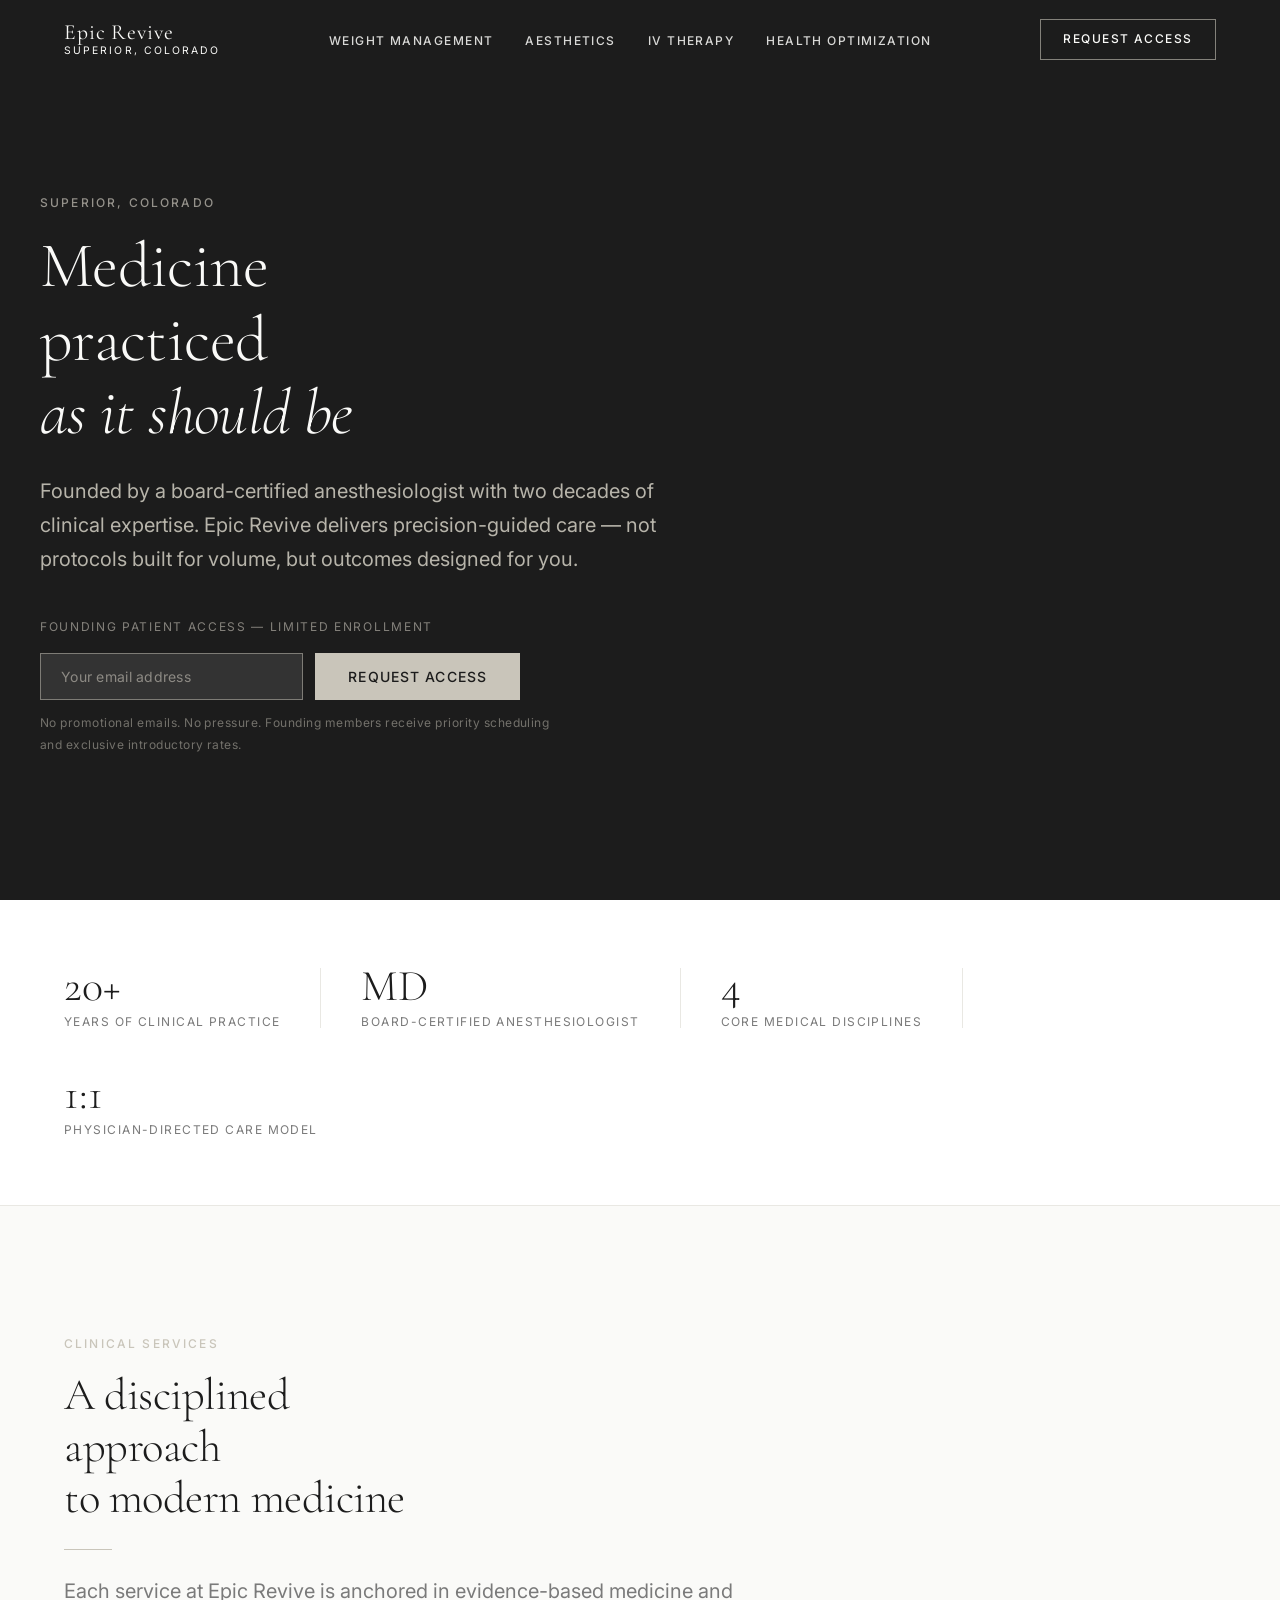
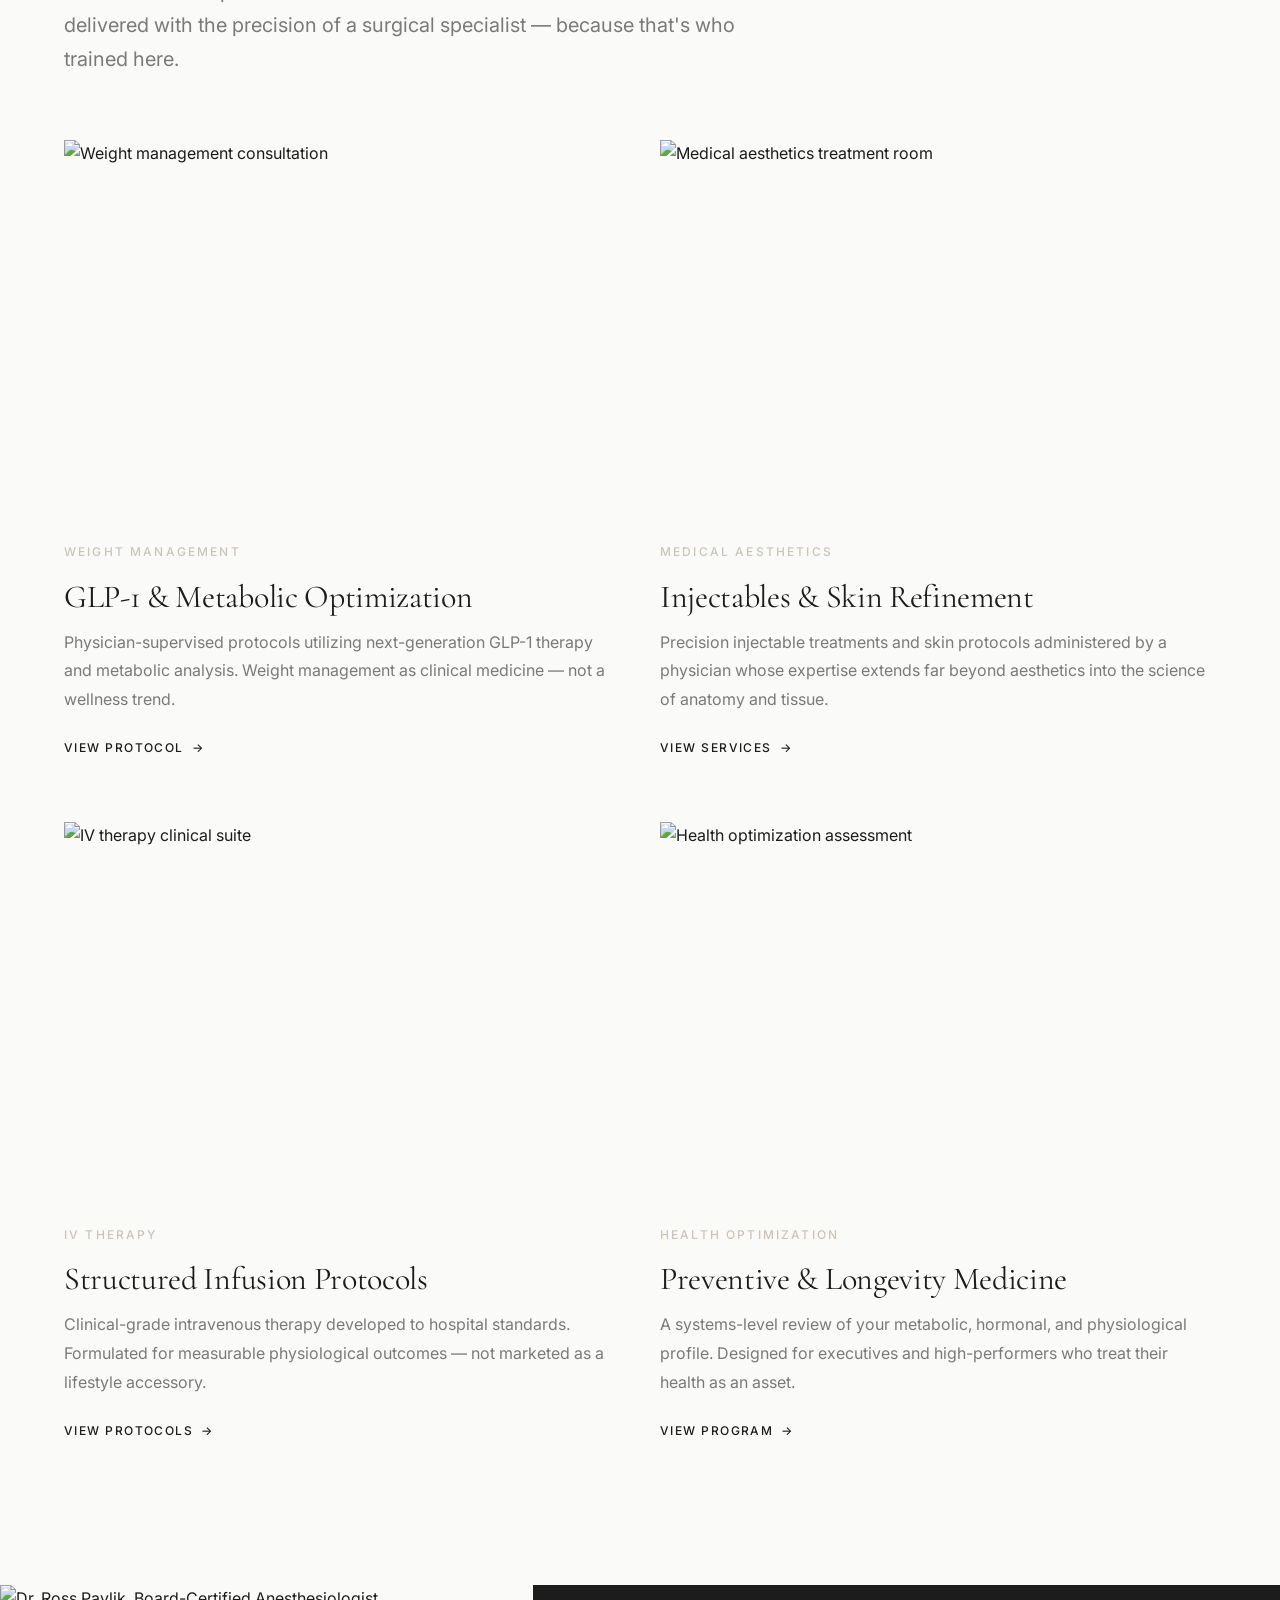
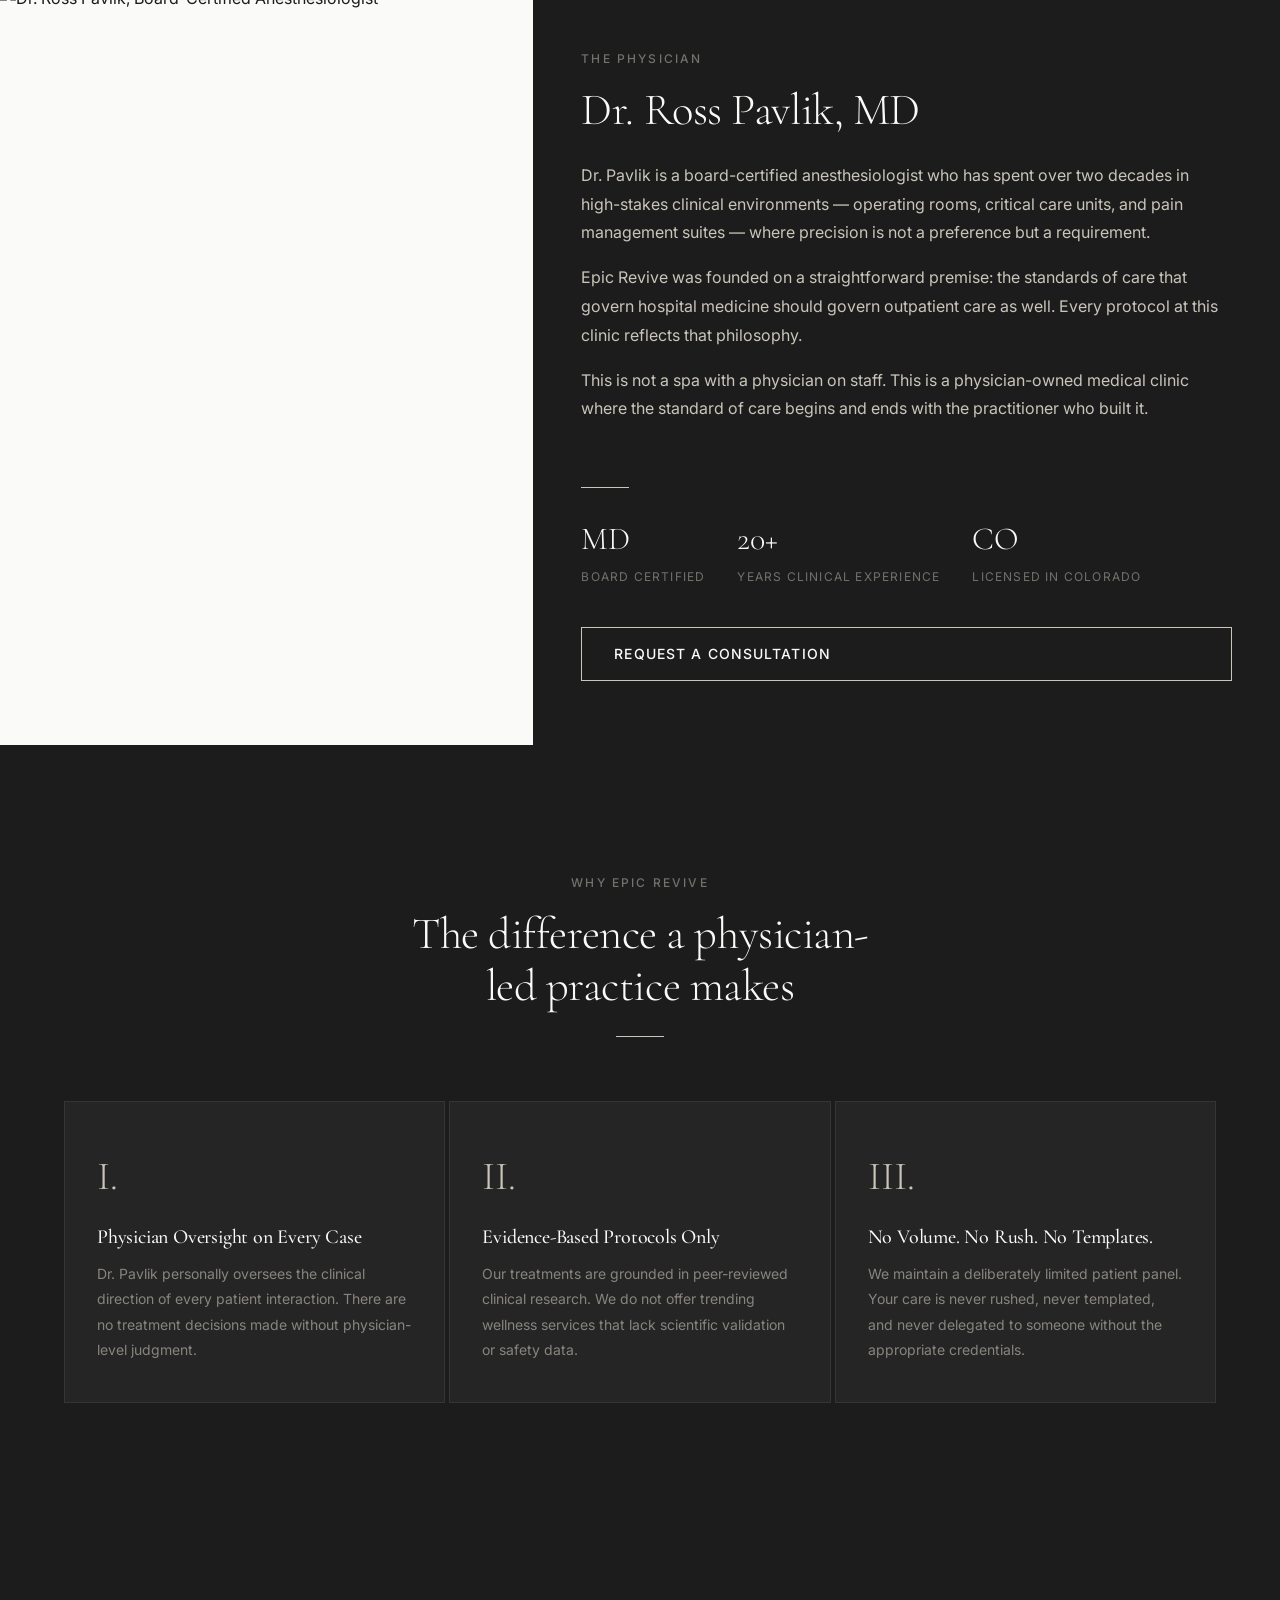
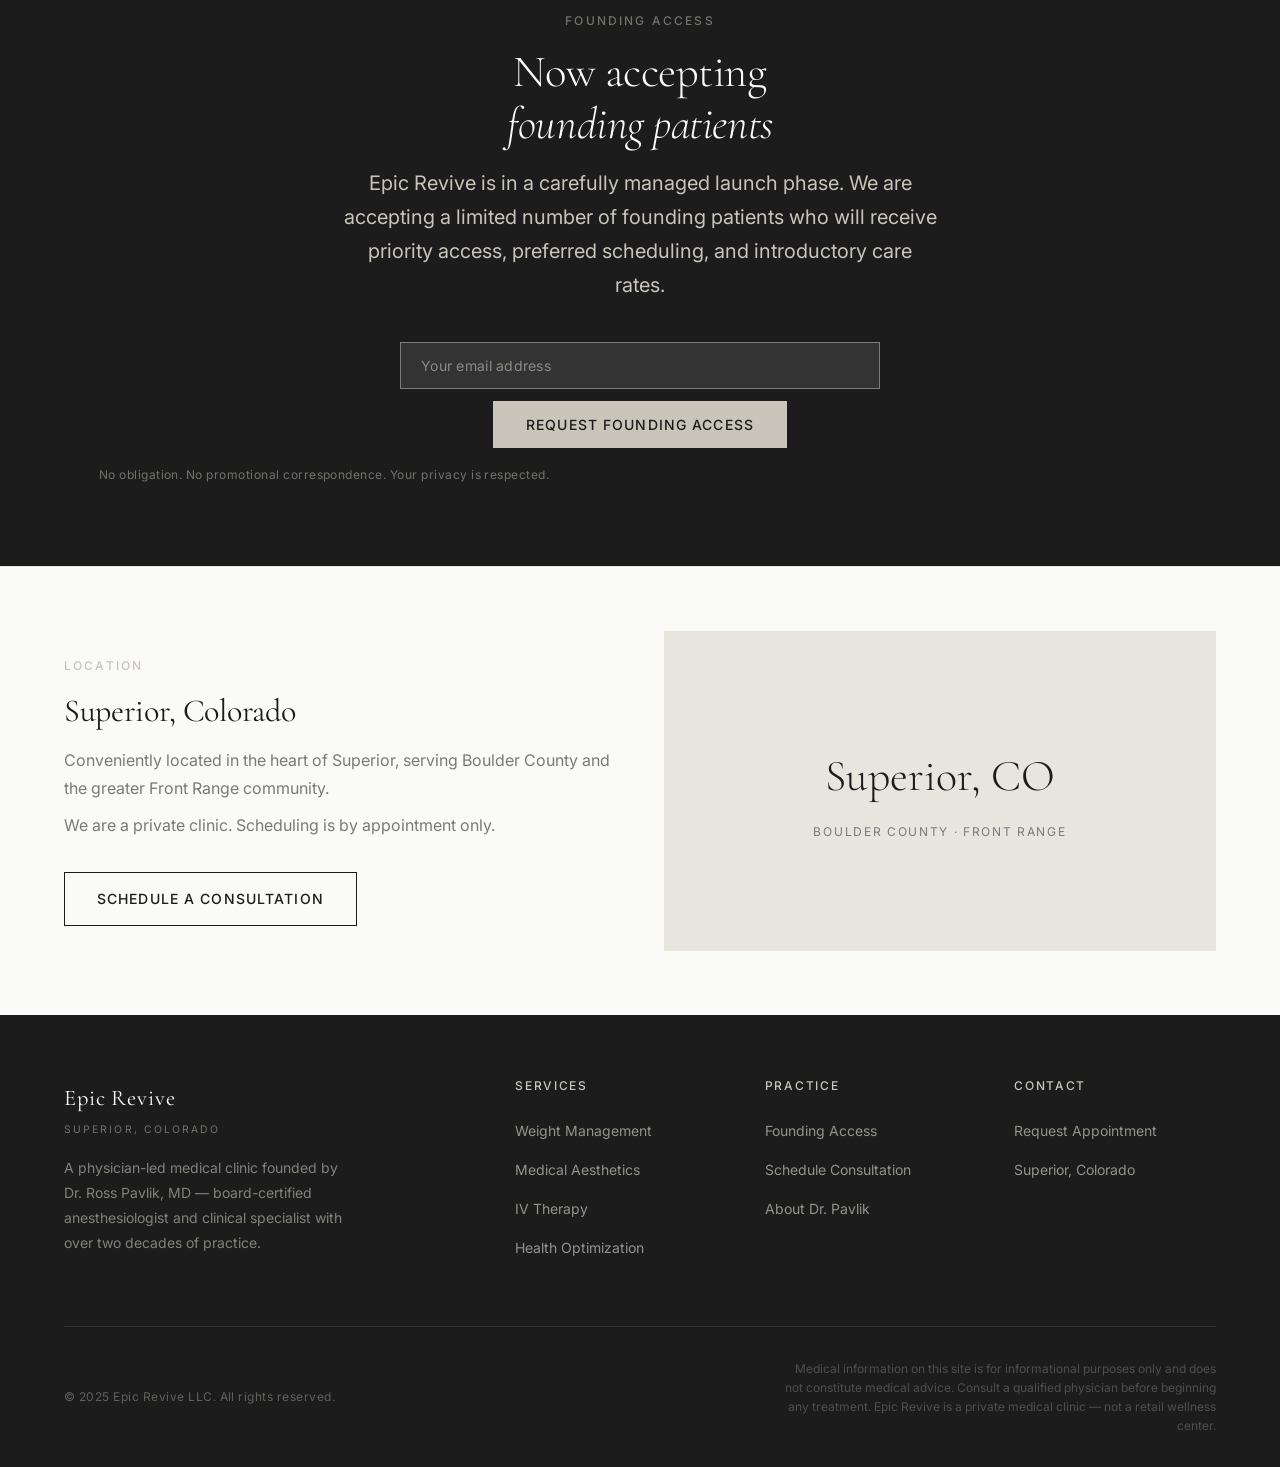
==== commit e07309d5: "Build Epic Revive MVP website — physician-led medical clinic Complete 5-page static website for Epic" ====
--- a/index.html
+++ b/index.html
@@ -3,558 +3,467 @@
 <head>
   <meta charset="UTF-8" />
   <meta name="viewport" content="width=device-width, initial-scale=1.0" />
-  <meta name="description" content="Epic Revive is a physician-directed medical clinic in Superior, Colorado, founded by board-certified anesthesiologist Dr. Ross Pavlik. Offering weight management, medical aesthetics, IV therapy, and health optimization." />
-  <meta name="robots" content="index, follow" />
-
-  <!-- Open Graph -->
-  <meta property="og:title" content="Epic Revive | Physician-Directed Medicine — Superior, Colorado" />
-  <meta property="og:description" content="Board-certified physician care in Superior, Colorado. Weight management, medical aesthetics, IV therapy, and health optimization." />
-  <meta property="og:type" content="website" />
-
-  <title>Epic Revive | Physician-Directed Medicine — Superior, Colorado</title>
-
-  <!-- Google Fonts -->
+  <title>Epic Revive | Physician-Led Medical Excellence — Superior, Colorado</title>
+  <meta name="description" content="Epic Revive is a physician-led medical clinic in Superior, Colorado, founded by board-certified anesthesiologist Dr. Ross Pavlik. Offering weight management, medical aesthetics, IV therapy, and health optimization." />
+  <meta name="keywords" content="medical clinic Superior Colorado, GLP-1 weight loss Colorado, medical aesthetics Boulder, IV therapy Superior CO, health optimization physician, Epic Revive" />
+
+  <!-- Fonts -->
   <link rel="preconnect" href="https://fonts.googleapis.com" />
   <link rel="preconnect" href="https://fonts.gstatic.com" crossorigin />
-  <link href="https://fonts.googleapis.com/css2?family=Cormorant+Garamond:ital,wght@0,300;0,400;0,500;1,300;1,400&family=Inter:wght@300;400;500&display=swap" rel="stylesheet" />
-
+  <link href="https://fonts.googleapis.com/css2?family=Cormorant+Garamond:ital,wght@0,300;0,400;0,500;1,300;1,400&family=Inter:wght@300;400;500;600&display=swap" rel="stylesheet" />
+
+  <!-- Styles -->
   <link rel="stylesheet" href="css/styles.css" />
+
+  <!-- Favicons (placeholder) -->
+  <link rel="icon" type="image/svg+xml" href="data:image/svg+xml,<svg xmlns='http://www.w3.org/2000/svg' viewBox='0 0 32 32'><rect width='32' height='32' fill='%231C1C1C'/><text x='50%' y='56%' dominant-baseline='middle' text-anchor='middle' fill='%23C9C5BA' font-size='16' font-family='Georgia'>E</text></svg>" />
 
   <style>
     /* Page-specific overrides */
-    .hero__bg {
-      background-image: url('https://images.unsplash.com/photo-1576091160550-2173dba999ef?w=1600&q=80');
-    }
-
-    .about-image {
-      background-image: url('https://images.unsplash.com/photo-1559757148-5c350d0d3c56?w=800&q=80');
-      background-size: cover;
-      background-position: center top;
+    .hero--home {
+      background-color: var(--color-charcoal);
+    }
+
+    .services-grid {
+      display: grid;
+      grid-template-columns: repeat(2, 1fr);
+      gap: var(--space-12) var(--space-10);
+    }
+
+    .about-strip {
+      display: grid;
+      grid-template-columns: 1fr 1.4fr;
+      gap: 0;
+    }
+
+    .about-strip__img-col {
+      position: relative;
+      overflow: hidden;
+    }
+
+    .about-strip__img {
       width: 100%;
-      aspect-ratio: 3/4;
-      filter: grayscale(15%);
-    }
-
-    .services-bg {
-      background-image: url('https://images.unsplash.com/photo-1631217868264-e5b90bb7e133?w=1200&q=80');
-    }
-
-    /* Founding access section */
+      height: 100%;
+      object-fit: cover;
+      min-height: 500px;
+    }
+
+    .about-strip__content {
+      background-color: var(--color-charcoal);
+      padding: var(--space-16) var(--space-12);
+      display: flex;
+      flex-direction: column;
+      justify-content: center;
+    }
+
+    .about-strip__content h2 {
+      color: var(--color-off-white);
+      margin-bottom: var(--space-6);
+    }
+
+    .about-strip__content p {
+      color: var(--color-taupe);
+      margin-bottom: var(--space-4);
+    }
+
+    .about-strip__content p:last-of-type {
+      margin-bottom: var(--space-10);
+    }
+
     .founding-section {
       background-color: var(--color-charcoal);
-      position: relative;
-      overflow: hidden;
-    }
-
-    .founding-section::before {
-      content: '';
-      position: absolute;
-      inset: 0;
-      background-image: url('https://images.unsplash.com/photo-1519494026892-80bbd2d6fd0d?w=1200&q=80');
-      background-size: cover;
-      background-position: center;
-      opacity: 0.08;
-    }
-
-    .founding-section .container {
-      position: relative;
-      z-index: 1;
-    }
-
-    /* Credential badge row */
-    .credential-badges {
-      display: flex;
-      flex-wrap: wrap;
-      gap: var(--space-sm);
-      margin-top: var(--space-lg);
-    }
-
-    .pillar-image {
-      width: 100%;
-      height: 200px;
-      object-fit: cover;
-      filter: grayscale(20%);
-      margin-bottom: var(--space-md);
+      text-align: center;
+      padding: var(--space-20) 0;
+    }
+
+    .founding-section h2 {
+      color: var(--color-off-white);
+      margin-bottom: var(--space-4);
+    }
+
+    .founding-section .lead {
+      color: var(--color-taupe);
+      max-width: 46ch;
+      margin: 0 auto var(--space-10);
+    }
+
+    .pillars {
+      display: grid;
+      grid-template-columns: repeat(3, 1fr);
+      gap: var(--space-1);
+      margin: var(--space-16) 0 0;
+    }
+
+    .pillar {
+      background-color: rgba(201, 197, 186, 0.05);
+      border: 1px solid rgba(201, 197, 186, 0.1);
+      padding: var(--space-10) var(--space-8);
+    }
+
+    .pillar__icon {
+      font-family: var(--font-heading);
+      font-size: 2.5rem;
+      color: var(--color-taupe);
+      margin-bottom: var(--space-4);
+      display: block;
+      font-weight: 300;
+    }
+
+    .pillar h4 {
+      color: var(--color-off-white);
+      font-size: var(--text-lg);
+      margin-bottom: var(--space-3);
+    }
+
+    .pillar p {
+      font-size: var(--text-sm);
+      color: rgba(201, 197, 186, 0.6);
+      max-width: none;
+    }
+
+    @media (max-width: 1024px) {
+      .about-strip {
+        grid-template-columns: 1fr;
+      }
+      .about-strip__content {
+        padding: var(--space-12) var(--space-8);
+      }
     }
 
     @media (max-width: 768px) {
-      .credential-badges {
-        flex-direction: column;
+      .services-grid {
+        grid-template-columns: 1fr;
+        gap: var(--space-10);
+      }
+      .pillars {
+        grid-template-columns: 1fr;
+        gap: var(--space-2);
+      }
+      .about-strip__content {
+        padding: var(--space-10) var(--space-6);
       }
     }
   </style>
 </head>
 <body>
 
-  <!-- ============================
-       NAVIGATION
-       ============================ -->
-  <nav class="nav" id="main-nav" role="navigation" aria-label="Main navigation">
-    <div class="nav__inner">
-      <a href="index.html" class="nav__logo" aria-label="Epic Revive Home">
-        <span class="nav__logo-name">Epic Revive</span>
-        <span class="nav__logo-tagline">Superior, Colorado</span>
-      </a>
-
-      <div class="nav__links">
-        <a href="weight-management.html" class="nav__link">Weight Management</a>
-        <a href="medical-aesthetics.html" class="nav__link">Medical Aesthetics</a>
-        <a href="iv-therapy.html" class="nav__link">IV Therapy</a>
-        <a href="health-optimization.html" class="nav__link">Health Optimization</a>
-      </div>
-
-      <a href="#founding-access" class="nav__cta">Request Access</a>
-
-      <button class="nav__hamburger" id="nav-toggle" aria-label="Open menu" aria-expanded="false">
-        <span></span>
-        <span></span>
-        <span></span>
-      </button>
-    </div>
-
-    <!-- Mobile Menu -->
-    <div class="nav__mobile" id="nav-mobile" role="menu">
-      <a href="weight-management.html" class="nav__mobile-link">Weight Management</a>
-      <a href="medical-aesthetics.html" class="nav__mobile-link">Medical Aesthetics</a>
-      <a href="iv-therapy.html" class="nav__mobile-link">IV Therapy</a>
-      <a href="health-optimization.html" class="nav__mobile-link">Health Optimization</a>
-      <a href="#founding-access" class="nav__mobile-cta">Request Founding Access</a>
+  <!-- ── Navigation ─────────────────────────────────────────── -->
+  <nav class="nav nav--light" id="nav" aria-label="Main navigation">
+    <div class="container">
+      <div class="nav__inner">
+        <a href="index.html" class="nav__logo" aria-label="Epic Revive Home">
+          <span class="nav__logo-name">Epic Revive</span>
+          <span class="nav__logo-tagline">Superior, Colorado</span>
+        </a>
+
+        <ul class="nav__links" role="list">
+          <li><a href="weight-management.html" class="nav__link">Weight Management</a></li>
+          <li><a href="medical-aesthetics.html" class="nav__link">Aesthetics</a></li>
+          <li><a href="iv-therapy.html" class="nav__link">IV Therapy</a></li>
+          <li><a href="health-optimization.html" class="nav__link">Health Optimization</a></li>
+        </ul>
+
+        <div style="display:flex;align-items:center;gap:var(--space-4)">
+          <a href="#founding-access" class="nav__cta">Request Access</a>
+          <button class="nav__hamburger" id="hamburger" aria-label="Open menu" aria-expanded="false">
+            <span></span><span></span><span></span>
+          </button>
+        </div>
+      </div>
     </div>
   </nav>
 
-  <!-- ============================
-       HERO
-       ============================ -->
-  <section class="hero" aria-label="Hero">
-    <div class="hero__bg" role="img" aria-label="Clinical environment"></div>
-
+  <!-- Mobile Drawer -->
+  <div class="nav__drawer" id="nav-drawer" role="navigation">
+    <a href="weight-management.html" class="nav__link">Weight Management</a>
+    <a href="medical-aesthetics.html" class="nav__link">Aesthetics</a>
+    <a href="iv-therapy.html" class="nav__link">IV Therapy</a>
+    <a href="health-optimization.html" class="nav__link">Health Optimization</a>
+    <a href="#founding-access" class="btn btn--primary" style="margin-top:var(--space-2)">Request Founding Access</a>
+  </div>
+
+  <!-- ── Hero ───────────────────────────────────────────────── -->
+  <section class="hero hero--home">
+    <div class="hero__bg" style="background-image: url('https://images.unsplash.com/photo-1631217868264-e5b90bb7e133?w=1800&q=80&auto=format&fit=crop');" role="img" aria-label="Clean medical clinic interior"></div>
     <div class="container hero__content">
-      <span class="eyebrow hero__eyebrow">Superior, Colorado — Physician-Directed Care</span>
-
-      <h1>
-        Medicine Practiced at Its<br/>
-        <em>Highest Standard</em>
-      </h1>
-
-      <p class="hero__body">
-        Epic Revive is a board-certified physician-directed clinic offering evidence-based protocols
-        in weight management, medical aesthetics, IV therapy, and preventive health optimization.
-        No shortcuts. No gimmicks. Measurable outcomes.
-      </p>
-
-      <div class="hero__actions">
-        <a href="#founding-access" class="btn btn--ghost">Request Founding Access</a>
-        <a href="#services" class="btn" style="background:transparent; color: var(--color-taupe); border-color: transparent; padding-left: 0;">
-          Explore Services &nbsp;↓
-        </a>
-      </div>
-    </div>
-
-    <div class="hero__divider"></div>
-  </section>
-
-  <!-- ============================
-       STATS BAR
-       ============================ -->
-  <section aria-label="Practice credentials">
-    <div class="stats-bar">
-      <div class="stat fade-in">
-        <span class="stat__number">20</span>
-        <span class="stat__label">Years Clinical Experience</span>
-      </div>
-      <div class="stat fade-in fade-in--delay-1">
-        <span class="stat__number">Board</span>
-        <span class="stat__label">Certified Anesthesiologist</span>
-      </div>
-      <div class="stat fade-in fade-in--delay-2">
-        <span class="stat__number">4</span>
-        <span class="stat__label">Core Medical Disciplines</span>
-      </div>
-      <div class="stat fade-in fade-in--delay-3">
-        <span class="stat__number">MD</span>
-        <span class="stat__label">Physician-Led Every Visit</span>
-      </div>
-    </div>
-  </section>
-
-  <!-- ============================
-       PHILOSOPHY QUOTE
-       ============================ -->
-  <section class="section section--alt" aria-label="Philosophy">
-    <div class="container text-center">
-      <blockquote class="philosophy-quote fade-in">
-        "Exceptional outcomes begin with exceptional medicine — not exceptional marketing."
-        <cite>Ross Pavlik, M.D. — Founder, Epic Revive</cite>
-      </blockquote>
-    </div>
-  </section>
-
-  <!-- ============================
-       SERVICES
-       ============================ -->
-  <section class="section" id="services" aria-labelledby="services-heading">
-    <div class="container">
-
-      <div class="section-header">
+      <span class="eyebrow" style="color:rgba(201,197,186,0.7)">Superior, Colorado</span>
+      <h1>Medicine practiced<br><em>as it should be</em></h1>
+      <p class="lead">Founded by a board-certified anesthesiologist with two decades of clinical expertise. Epic Revive delivers precision-guided care — not protocols built for volume, but outcomes designed for you.</p>
+
+      <div id="founding-access">
+        <p style="font-size:var(--text-xs);letter-spacing:0.14em;text-transform:uppercase;color:rgba(201,197,186,0.6);margin-bottom:var(--space-4);max-width:none;">Founding Patient Access — Limited Enrollment</p>
+        <form class="founding-form" id="hero-form" novalidate>
+          <input type="email" name="email" placeholder="Your email address" required autocomplete="email" />
+          <button type="submit" class="btn btn--taupe">Request Access</button>
+        </form>
+        <p class="founding-note">No promotional emails. No pressure. Founding members receive priority scheduling and exclusive introductory rates.</p>
+        <p class="success-msg" id="hero-success">Thank you. We'll be in touch with your founding access details shortly.</p>
+      </div>
+    </div>
+  </section>
+
+  <!-- ── Credential Strip ────────────────────────────────────── -->
+  <section class="section--sm" style="background-color:var(--color-white);border-bottom:1px solid var(--color-border);">
+    <div class="container">
+      <div class="credential-strip">
+        <div class="credential-item">
+          <span class="credential-item__value">20+</span>
+          <span class="credential-item__label">Years of Clinical Practice</span>
+        </div>
+        <div class="credential-divider"></div>
+        <div class="credential-item">
+          <span class="credential-item__value">MD</span>
+          <span class="credential-item__label">Board-Certified Anesthesiologist</span>
+        </div>
+        <div class="credential-divider"></div>
+        <div class="credential-item">
+          <span class="credential-item__value">4</span>
+          <span class="credential-item__label">Core Medical Disciplines</span>
+        </div>
+        <div class="credential-divider"></div>
+        <div class="credential-item">
+          <span class="credential-item__value">1:1</span>
+          <span class="credential-item__label">Physician-Directed Care Model</span>
+        </div>
+      </div>
+    </div>
+  </section>
+
+  <!-- ── Services ───────────────────────────────────────────── -->
+  <section class="section--lg">
+    <div class="container">
+      <div class="fade-in">
         <span class="eyebrow">Clinical Services</span>
-        <h2 id="services-heading">Four Pillars of<br/>Physician-Directed Care</h2>
-        <p class="lead" style="margin-top: var(--space-sm); max-width: 52ch;">
-          Each service at Epic Revive is structured around clinical evidence, delivered by a
-          board-certified physician, and designed to produce measurable results.
-        </p>
-      </div>
-
-      <div class="grid grid--4 fade-in">
-
-        <!-- Weight Management -->
-        <div class="pillar-card">
-          <span class="pillar-card__number">01</span>
-          <img
-            class="pillar-image"
-            src="https://images.unsplash.com/photo-1532187863486-abf9dbad1b69?w=600&q=80"
-            alt="Clinical laboratory — weight management"
-            loading="lazy"
-          />
-          <h3 class="pillar-card__title">Weight<br/>Management</h3>
-          <p class="pillar-card__body">
-            GLP-1 therapies and metabolic optimization structured around clinical protocols
-            that address root cause — not symptom management.
-          </p>
-          <a href="weight-management.html" class="pillar-card__link">View Protocol</a>
-        </div>
-
-        <!-- Medical Aesthetics -->
-        <div class="pillar-card">
-          <span class="pillar-card__number">02</span>
-          <img
-            class="pillar-image"
-            src="https://images.unsplash.com/photo-1617897903246-719242758050?w=600&q=80"
-            alt="Clinical aesthetic environment"
-            loading="lazy"
-          />
-          <h3 class="pillar-card__title">Medical<br/>Aesthetics</h3>
-          <p class="pillar-card__body">
-            Injectable therapies and advanced skin treatments administered with the precision
-            of a board-certified physician and a restrained, refined aesthetic.
-          </p>
-          <a href="medical-aesthetics.html" class="pillar-card__link">View Services</a>
-        </div>
-
-        <!-- IV Therapy -->
-        <div class="pillar-card">
-          <span class="pillar-card__number">03</span>
-          <img
-            class="pillar-image"
-            src="https://images.unsplash.com/photo-1631217868264-e5b90bb7e133?w=600&q=80"
-            alt="IV therapy clinical setting"
-            loading="lazy"
-          />
-          <h3 class="pillar-card__title">IV<br/>Therapy</h3>
-          <p class="pillar-card__body">
-            Structured intravenous therapy programs designed around physiological need
-            and supported by clinical rationale — not wellness trends.
-          </p>
-          <a href="iv-therapy.html" class="pillar-card__link">View Protocols</a>
-        </div>
-
-        <!-- Health Optimization -->
-        <div class="pillar-card">
-          <span class="pillar-card__number">04</span>
-          <img
-            class="pillar-image"
-            src="https://images.unsplash.com/photo-1576091160399-112ba8d25d1d?w=600&q=80"
-            alt="Health optimization and longevity medicine"
-            loading="lazy"
-          />
-          <h3 class="pillar-card__title">Health<br/>Optimization</h3>
-          <p class="pillar-card__body">
-            Preventive and longevity medicine built on comprehensive biomarker analysis,
-            physician-designed protocols, and long-term performance goals.
-          </p>
-          <a href="health-optimization.html" class="pillar-card__link">View Programs</a>
-        </div>
-
-      </div>
-    </div>
-  </section>
-
-  <!-- ============================
-       ABOUT THE FOUNDER
-       ============================ -->
-  <section class="section section--alt" aria-labelledby="about-heading">
-    <div class="container">
-      <div class="founder">
-
-        <div class="founder__image-wrap fade-in">
-          <div class="about-image" role="img" aria-label="Dr. Ross Pavlik, M.D."></div>
-          <div class="founder__image-caption">
-            <strong>Ross Pavlik, M.D.</strong>
-            <span>Founder &amp; Medical Director</span>
-          </div>
-        </div>
-
-        <div class="founder__content fade-in fade-in--delay-1">
-          <span class="eyebrow">About the Founder</span>
-          <div class="divider"></div>
-          <h2 id="about-heading">20 Years at the<br/>Highest Level of Medicine</h2>
-          <p class="lead" style="margin-top: var(--space-md);">
-            Dr. Ross Pavlik is a board-certified anesthesiologist who has spent two decades
-            operating in clinical environments that demand precision, speed, and unwavering
-            accountability.
-          </p>
-          <p style="margin-top: var(--space-md);">
-            Having trained and practiced at the highest levels of acute medical care, Dr. Pavlik
-            founded Epic Revive to bring that same standard of disciplined, evidence-based medicine
-            to preventive care, aesthetics, and metabolic health.
-          </p>
-          <p style="margin-top: var(--space-sm);">
-            Epic Revive exists for patients who expect their physician to be accountable — not
-            just present. Every consultation, every protocol, every outcome is the direct
-            responsibility of Dr. Pavlik.
-          </p>
-
-          <div class="founder__credentials">
-            <div class="founder__credential">Board Certified in Anesthesiology</div>
-            <div class="founder__credential">20+ Years Clinical Practice</div>
-            <div class="founder__credential">Trained in Advanced Aesthetic Medicine</div>
-            <div class="founder__credential">GLP-1 &amp; Metabolic Optimization Specialist</div>
-            <div class="founder__credential">IV Therapy &amp; Micronutrient Protocol Expert</div>
-          </div>
-
-          <div class="credential-badges">
-            <span class="badge">Board Certified</span>
-            <span class="badge">M.D. — Anesthesiology</span>
-            <span class="badge">Superior, Colorado</span>
-          </div>
-        </div>
-
-      </div>
-    </div>
-  </section>
-
-  <!-- ============================
-       APPROACH SECTION (SPLIT)
-       ============================ -->
-  <section aria-labelledby="approach-heading">
-    <div class="split">
-      <div class="split__image">
-        <img
-          src="https://images.unsplash.com/photo-1519494026892-80bbd2d6fd0d?w=900&q=80"
-          alt="Clean clinical environment at Epic Revive"
-          loading="lazy"
-        />
-      </div>
-      <div class="split__content">
-        <span class="eyebrow">Our Philosophy</span>
-        <div class="divider"></div>
-        <h2 id="approach-heading">Clinical Discipline.<br/>Refined Outcomes.</h2>
-        <p class="lead" style="margin-top: var(--space-md);">
-          At Epic Revive, medicine is practiced with the same rigor applied in the most
-          demanding clinical settings.
-        </p>
-        <p style="margin-top: var(--space-sm);">
-          We do not offer treatments that lack clinical justification. We do not oversell
-          results. We do not compromise on physician involvement. Every protocol begins
-          with a comprehensive medical assessment and is structured around your individual
-          physiology, history, and goals.
-        </p>
-        <p style="margin-top: var(--space-sm);">
-          This is not a wellness spa. This is a physician-directed clinic — and the
-          distinction matters.
-        </p>
-        <a href="#founding-access" class="btn btn--secondary" style="margin-top: var(--space-xl);">
-          Request Founding Access
-        </a>
-      </div>
-    </div>
-  </section>
-
-  <!-- ============================
-       FOUNDING ACCESS
-       ============================ -->
-  <section class="section founding-section" id="founding-access" aria-labelledby="founding-heading">
-    <div class="container">
-      <div style="max-width: 640px; margin: 0 auto; text-align: center;">
-        <span class="eyebrow" style="color: var(--color-taupe);">Limited Availability</span>
-        <div class="divider divider--center" style="background-color: var(--color-taupe);"></div>
-        <h2 id="founding-heading" style="color: var(--color-off-white);">
-          Founding Patient Access
-        </h2>
-        <p style="color: var(--color-taupe-light); margin-top: var(--space-sm); font-size: var(--text-lg);">
-          A limited number of founding patient positions are currently available.
-          Founding members receive priority scheduling, introductory pricing, and
-          direct physician access during the clinic's launch phase.
-        </p>
-      </div>
-
-      <div class="founding-access" style="margin-top: var(--space-2xl);">
-        <form id="founding-form" novalidate>
-
-          <div class="form__row">
-            <div class="form__group">
-              <label class="form__label" for="first-name">First Name</label>
-              <input
-                class="form__input"
-                type="text"
-                id="first-name"
-                name="first_name"
-                placeholder="Ross"
-                required
-                autocomplete="given-name"
-              />
-            </div>
-            <div class="form__group">
-              <label class="form__label" for="last-name">Last Name</label>
-              <input
-                class="form__input"
-                type="text"
-                id="last-name"
-                name="last_name"
-                placeholder="Pavlik"
-                required
-                autocomplete="family-name"
-              />
-            </div>
-          </div>
-
-          <div class="form__group">
-            <label class="form__label" for="email">Email Address</label>
-            <input
-              class="form__input"
-              type="email"
-              id="email"
-              name="email"
-              placeholder="you@email.com"
-              required
-              autocomplete="email"
+        <h2 style="max-width:18ch;margin-bottom:var(--space-4);">A disciplined approach<br>to modern medicine</h2>
+        <div class="rule"></div>
+        <p class="lead" style="max-width:52ch;margin-bottom:var(--space-16);">Each service at Epic Revive is anchored in evidence-based medicine and delivered with the precision of a surgical specialist — because that's who trained here.</p>
+      </div>
+
+      <div class="services-grid">
+        <div class="service-card fade-in">
+          <div class="service-card__img-wrap">
+            <img
+              src="https://images.unsplash.com/photo-1576091160399-112ba8d25d1d?w=800&q=80&auto=format&fit=crop"
+              alt="Weight management consultation"
+              class="service-card__img"
+              loading="lazy"
             />
           </div>
-
-          <div class="form__group">
-            <label class="form__label" for="phone">Phone Number <span style="font-weight:300; opacity:0.6;">(Optional)</span></label>
-            <input
-              class="form__input"
-              type="tel"
-              id="phone"
-              name="phone"
-              placeholder="(720) 000-0000"
-              autocomplete="tel"
+          <div class="service-card__body">
+            <span class="eyebrow">Weight Management</span>
+            <h3>GLP-1 &amp; Metabolic Optimization</h3>
+            <p>Physician-supervised protocols utilizing next-generation GLP-1 therapy and metabolic analysis. Weight management as clinical medicine — not a wellness trend.</p>
+            <a href="weight-management.html" class="service-card__link">View Protocol</a>
+          </div>
+        </div>
+
+        <div class="service-card fade-in">
+          <div class="service-card__img-wrap">
+            <img
+              src="https://images.unsplash.com/photo-1612349317150-e413f6a5b16d?w=800&q=80&auto=format&fit=crop"
+              alt="Medical aesthetics treatment room"
+              class="service-card__img"
+              loading="lazy"
             />
           </div>
-
-          <div class="form__group">
-            <label class="form__label" for="interest">Primary Interest</label>
-            <select class="form__select" id="interest" name="interest" required>
-              <option value="" disabled selected>Select a service area</option>
-              <option value="weight-management">Weight Management &amp; GLP-1 Therapy</option>
-              <option value="aesthetics">Medical Aesthetics &amp; Injectables</option>
-              <option value="iv-therapy">IV Therapy &amp; Micronutrient Protocols</option>
-              <option value="health-optimization">Health Optimization &amp; Longevity</option>
-              <option value="multiple">Multiple Services</option>
-              <option value="general">General Inquiry</option>
-            </select>
-          </div>
-
-          <button type="submit" class="btn btn--ghost form__submit">
-            Request Founding Access
-          </button>
-
-          <p class="form__disclaimer" style="color: var(--color-warm-gray);">
-            Your information is held in strict confidence. No spam. No third-party sharing.
-            A member of our team will reach out directly within 48 hours.
-          </p>
-
-          <!-- Success Message (hidden) -->
-          <div id="form-success" style="display:none; text-align:center; padding: var(--space-lg); border: 1px solid var(--color-taupe); margin-top: var(--space-md);">
-            <p style="color: var(--color-taupe-light); font-size: var(--text-lg);">
-              Thank you. We will be in touch within 48 hours.
-            </p>
-          </div>
-
+          <div class="service-card__body">
+            <span class="eyebrow">Medical Aesthetics</span>
+            <h3>Injectables &amp; Skin Refinement</h3>
+            <p>Precision injectable treatments and skin protocols administered by a physician whose expertise extends far beyond aesthetics into the science of anatomy and tissue.</p>
+            <a href="medical-aesthetics.html" class="service-card__link">View Services</a>
+          </div>
+        </div>
+
+        <div class="service-card fade-in">
+          <div class="service-card__img-wrap">
+            <img
+              src="https://images.unsplash.com/photo-1631549916768-4119b2e5f926?w=800&q=80&auto=format&fit=crop"
+              alt="IV therapy clinical suite"
+              class="service-card__img"
+              loading="lazy"
+            />
+          </div>
+          <div class="service-card__body">
+            <span class="eyebrow">IV Therapy</span>
+            <h3>Structured Infusion Protocols</h3>
+            <p>Clinical-grade intravenous therapy developed to hospital standards. Formulated for measurable physiological outcomes — not marketed as a lifestyle accessory.</p>
+            <a href="iv-therapy.html" class="service-card__link">View Protocols</a>
+          </div>
+        </div>
+
+        <div class="service-card fade-in">
+          <div class="service-card__img-wrap">
+            <img
+              src="https://images.unsplash.com/photo-1559757175-0eb30cd8c063?w=800&q=80&auto=format&fit=crop"
+              alt="Health optimization assessment"
+              class="service-card__img"
+              loading="lazy"
+            />
+          </div>
+          <div class="service-card__body">
+            <span class="eyebrow">Health Optimization</span>
+            <h3>Preventive &amp; Longevity Medicine</h3>
+            <p>A systems-level review of your metabolic, hormonal, and physiological profile. Designed for executives and high-performers who treat their health as an asset.</p>
+            <a href="health-optimization.html" class="service-card__link">View Program</a>
+          </div>
+        </div>
+      </div>
+    </div>
+  </section>
+
+  <!-- ── About the Physician ────────────────────────────────── -->
+  <div class="about-strip fade-in">
+    <div class="about-strip__img-col">
+      <img
+        src="https://images.unsplash.com/photo-1582750433449-648ed127bb54?w=900&q=80&auto=format&fit=crop&crop=faces"
+        alt="Dr. Ross Pavlik, Board-Certified Anesthesiologist"
+        class="about-strip__img"
+        loading="lazy"
+      />
+    </div>
+    <div class="about-strip__content">
+      <span class="eyebrow" style="color:rgba(201,197,186,0.5);">The Physician</span>
+      <h2>Dr. Ross Pavlik, MD</h2>
+      <p>Dr. Pavlik is a board-certified anesthesiologist who has spent over two decades in high-stakes clinical environments — operating rooms, critical care units, and pain management suites — where precision is not a preference but a requirement.</p>
+      <p>Epic Revive was founded on a straightforward premise: the standards of care that govern hospital medicine should govern outpatient care as well. Every protocol at this clinic reflects that philosophy.</p>
+      <p>This is not a spa with a physician on staff. This is a physician-owned medical clinic where the standard of care begins and ends with the practitioner who built it.</p>
+      <div class="rule" style="background-color:var(--color-taupe);"></div>
+      <div style="display:flex;gap:var(--space-8);margin-bottom:var(--space-10);">
+        <div>
+          <div style="font-family:var(--font-heading);font-size:var(--text-2xl);color:var(--color-off-white);font-weight:300;">MD</div>
+          <div style="font-size:var(--text-xs);letter-spacing:0.1em;text-transform:uppercase;color:rgba(201,197,186,0.5);">Board Certified</div>
+        </div>
+        <div>
+          <div style="font-family:var(--font-heading);font-size:var(--text-2xl);color:var(--color-off-white);font-weight:300;">20+</div>
+          <div style="font-size:var(--text-xs);letter-spacing:0.1em;text-transform:uppercase;color:rgba(201,197,186,0.5);">Years Clinical Experience</div>
+        </div>
+        <div>
+          <div style="font-family:var(--font-heading);font-size:var(--text-2xl);color:var(--color-off-white);font-weight:300;">CO</div>
+          <div style="font-size:var(--text-xs);letter-spacing:0.1em;text-transform:uppercase;color:rgba(201,197,186,0.5);">Licensed in Colorado</div>
+        </div>
+      </div>
+      <a href="#founding-access-bottom" class="btn btn--outline-light">Request a Consultation</a>
+    </div>
+  </div>
+
+  <!-- ── Differentiators ────────────────────────────────────── -->
+  <section class="section--lg" style="background-color:var(--color-charcoal);">
+    <div class="container">
+      <div class="text-center fade-in" style="margin-bottom:var(--space-16);">
+        <span class="eyebrow" style="color:rgba(201,197,186,0.5);">Why Epic Revive</span>
+        <h2 style="color:var(--color-off-white);max-width:22ch;margin:0 auto var(--space-4);">The difference a physician-led practice makes</h2>
+        <div class="rule rule--center" style="background-color:var(--color-taupe);"></div>
+      </div>
+
+      <div class="pillars">
+        <div class="pillar fade-in">
+          <span class="pillar__icon">I.</span>
+          <h4>Physician Oversight on Every Case</h4>
+          <p>Dr. Pavlik personally oversees the clinical direction of every patient interaction. There are no treatment decisions made without physician-level judgment.</p>
+        </div>
+        <div class="pillar fade-in">
+          <span class="pillar__icon">II.</span>
+          <h4>Evidence-Based Protocols Only</h4>
+          <p>Our treatments are grounded in peer-reviewed clinical research. We do not offer trending wellness services that lack scientific validation or safety data.</p>
+        </div>
+        <div class="pillar fade-in">
+          <span class="pillar__icon">III.</span>
+          <h4>No Volume. No Rush. No Templates.</h4>
+          <p>We maintain a deliberately limited patient panel. Your care is never rushed, never templated, and never delegated to someone without the appropriate credentials.</p>
+        </div>
+      </div>
+    </div>
+  </section>
+
+  <!-- ── Founding Access (bottom) ───────────────────────────── -->
+  <section class="section--lg founding-section" id="founding-access-bottom">
+    <div class="container">
+      <div class="fade-in">
+        <span class="eyebrow" style="color:rgba(201,197,186,0.5);">Founding Access</span>
+        <h2>Now accepting<br><em>founding patients</em></h2>
+        <p class="lead">Epic Revive is in a carefully managed launch phase. We are accepting a limited number of founding patients who will receive priority access, preferred scheduling, and introductory care rates.</p>
+
+        <form class="founding-form" id="bottom-form" novalidate style="margin:0 auto;justify-content:center;">
+          <input type="email" name="email" placeholder="Your email address" required autocomplete="email" />
+          <button type="submit" class="btn btn--taupe">Request Founding Access</button>
         </form>
-      </div>
-    </div>
-  </section>
-
-  <!-- ============================
-       BOOKING CTA
-       ============================ -->
-  <section class="booking-strip" aria-label="Book a consultation">
-    <div class="container">
-      <div class="booking-strip__inner">
-        <div class="booking-strip__text">
-          <h3>Ready to Begin?</h3>
-          <p>Scheduling is available via Boulevard — our secure clinical booking system.</p>
-        </div>
-        <a href="#founding-access" class="btn btn--primary">Schedule a Consultation</a>
-      </div>
-    </div>
-  </section>
-
-  <!-- ============================
-       FOOTER
-       ============================ -->
-  <footer class="footer" role="contentinfo">
-    <div class="container">
-      <div class="footer__inner">
-
+        <p class="success-msg" id="bottom-success" style="color:var(--color-taupe);">Thank you. We'll be in touch with your founding access details shortly.</p>
+        <p class="founding-note" style="text-align:center;margin-top:var(--space-4);">No obligation. No promotional correspondence. Your privacy is respected.</p>
+      </div>
+    </div>
+  </section>
+
+  <!-- ── Location ───────────────────────────────────────────── -->
+  <section class="section--sm" style="background-color:var(--color-off-white);border-top:1px solid var(--color-border);">
+    <div class="container">
+      <div style="display:grid;grid-template-columns:1fr 1fr;gap:var(--space-12);align-items:center;">
+        <div class="fade-in">
+          <span class="eyebrow">Location</span>
+          <h3 style="margin-bottom:var(--space-4);">Superior, Colorado</h3>
+          <p style="margin-bottom:var(--space-2);">Conveniently located in the heart of Superior, serving Boulder County and the greater Front Range community.</p>
+          <p style="margin-bottom:var(--space-8);">We are a private clinic. Scheduling is by appointment only.</p>
+          <a href="#founding-access-bottom" class="btn btn--outline">Schedule a Consultation</a>
+        </div>
+        <div class="fade-in" style="background-color:var(--color-taupe-light);height:320px;display:flex;align-items:center;justify-content:center;">
+          <div style="text-align:center;">
+            <div style="font-family:var(--font-heading);font-size:var(--text-3xl);font-weight:300;color:var(--color-charcoal);margin-bottom:var(--space-2);">Superior, CO</div>
+            <div style="font-size:var(--text-xs);letter-spacing:0.14em;text-transform:uppercase;color:var(--color-warm-gray);">Boulder County · Front Range</div>
+          </div>
+        </div>
+      </div>
+    </div>
+  </section>
+
+  <!-- ── Footer ─────────────────────────────────────────────── -->
+  <footer class="footer">
+    <div class="container">
+      <div class="footer__top">
         <div class="footer__brand">
-          <p class="footer__brand-name">Epic Revive</p>
-          <p class="footer__brand-desc">
-            A physician-directed medical clinic in Superior, Colorado.
-            Founded by board-certified anesthesiologist Dr. Ross Pavlik.
-          </p>
-          <address class="footer__address">
-            Superior, Colorado<br/>
-            <a href="mailto:hello@epicrevive.com" style="color: var(--color-warm-gray); transition: color 0.2s;">
-              hello@epicrevive.com
-            </a>
-          </address>
-        </div>
-
-        <div>
-          <p class="footer__col-title">Services</p>
-          <ul class="footer__links">
-            <li><a href="weight-management.html" class="footer__link">Weight Management</a></li>
-            <li><a href="medical-aesthetics.html" class="footer__link">Medical Aesthetics</a></li>
-            <li><a href="iv-therapy.html" class="footer__link">IV Therapy</a></li>
-            <li><a href="health-optimization.html" class="footer__link">Health Optimization</a></li>
+          <div class="footer__logo-name">Epic Revive</div>
+          <div class="footer__logo-tagline">Superior, Colorado</div>
+          <p>A physician-led medical clinic founded by Dr. Ross Pavlik, MD — board-certified anesthesiologist and clinical specialist with over two decades of practice.</p>
+        </div>
+
+        <div class="footer__nav">
+          <h5>Services</h5>
+          <ul>
+            <li><a href="weight-management.html">Weight Management</a></li>
+            <li><a href="medical-aesthetics.html">Medical Aesthetics</a></li>
+            <li><a href="iv-therapy.html">IV Therapy</a></li>
+            <li><a href="health-optimization.html">Health Optimization</a></li>
           </ul>
         </div>
 
-        <div>
-          <p class="footer__col-title">Clinic</p>
-          <ul class="footer__links">
-            <li><a href="#founding-access" class="footer__link">Founding Access</a></li>
-            <li><a href="#about-heading" class="footer__link">About Dr. Pavlik</a></li>
-            <li><a href="#services" class="footer__link">Our Philosophy</a></li>
+        <div class="footer__nav">
+          <h5>Practice</h5>
+          <ul>
+            <li><a href="#founding-access-bottom">Founding Access</a></li>
+            <li><a href="#founding-access-bottom">Schedule Consultation</a></li>
+            <li><a href="index.html#about">About Dr. Pavlik</a></li>
           </ul>
         </div>
 
-        <div>
-          <p class="footer__col-title">Contact</p>
-          <ul class="footer__links">
-            <li><a href="#founding-access" class="footer__link">Request Access</a></li>
-            <li><a href="#founding-access" class="footer__link">Schedule a Visit</a></li>
-            <li><a href="mailto:hello@epicrevive.com" class="footer__link">Email Us</a></li>
+        <div class="footer__nav">
+          <h5>Contact</h5>
+          <ul>
+            <li><a href="#founding-access-bottom">Request Appointment</a></li>
+            <li><a href="index.html">Superior, Colorado</a></li>
           </ul>
         </div>
-
       </div>
 
       <div class="footer__bottom">
-        <p class="footer__copyright">
-          &copy; 2025 Epic Revive. All rights reserved. Superior, Colorado.
-        </p>
         <div class="footer__legal">
-          <a href="#" class="footer__legal-link">Privacy Policy</a>
-          <a href="#" class="footer__legal-link">Terms of Use</a>
-          <a href="#" class="footer__legal-link">HIPAA Notice</a>
+          &copy; 2025 Epic Revive LLC. All rights reserved.
+        </div>
+        <div class="footer__disclaimer">
+          Medical information on this site is for informational purposes only and does not constitute medical advice. Consult a qualified physician before beginning any treatment. Epic Revive is a private medical clinic — not a retail wellness center.
         </div>
       </div>
     </div>
   </footer>
 
+  <!-- Scripts -->
   <script src="js/main.js"></script>
 </body>
 </html>
--- a/css/styles.css
+++ b/css/styles.css
@@ -1,63 +1,62 @@
-/* ============================================
+/* ============================================================
    EPIC REVIVE — Global Stylesheet
-   Physician-directed clinical aesthetic
-   ============================================ */
-
-/* CSS Custom Properties — Global Design Tokens */
+   Physician-led. Clinically precise. Restrained luxury.
+   ============================================================ */
+
+/* Google Fonts import handled via HTML link */
+
+/* ── CSS Custom Properties ─────────────────────────────────── */
 :root {
   /* Color Palette */
-  --color-off-white: #FAFAF8;
-  --color-charcoal: #1C1C1C;
-  --color-warm-gray: #7A7A7A;
-  --color-taupe: #C9C5BA;
-  --color-taupe-light: #E8E5DF;
-  --color-taupe-dark: #A09890;
-  --color-white: #FFFFFF;
-  --color-border: #E2DED8;
+  --color-off-white:  #FAFAF8;
+  --color-charcoal:   #1C1C1C;
+  --color-warm-gray:  #7A7A7A;
+  --color-taupe:      #C9C5BA;
+  --color-taupe-light:#E8E5DF;
+  --color-white:      #FFFFFF;
+  --color-border:     rgba(201, 197, 186, 0.4);
 
   /* Typography */
   --font-heading: 'Cormorant Garamond', Georgia, serif;
-  --font-body: 'Inter', Helvetica, Arial, sans-serif;
-
-  /* Font Sizes — Fluid Scale */
-  --text-xs: clamp(0.75rem, 1.5vw, 0.813rem);
-  --text-sm: clamp(0.875rem, 1.8vw, 0.938rem);
-  --text-base: clamp(1rem, 2vw, 1.063rem);
-  --text-lg: clamp(1.063rem, 2.2vw, 1.188rem);
-  --text-xl: clamp(1.25rem, 2.5vw, 1.5rem);
-  --text-2xl: clamp(1.5rem, 3vw, 2rem);
-  --text-3xl: clamp(2rem, 4vw, 2.75rem);
-  --text-4xl: clamp(2.5rem, 5vw, 3.75rem);
-  --text-5xl: clamp(3rem, 6vw, 5rem);
+  --font-body:    'Inter', Helvetica, Arial, sans-serif;
+
+  /* Font Sizes */
+  --text-xs:   0.75rem;
+  --text-sm:   0.875rem;
+  --text-base: 1rem;
+  --text-md:   1.125rem;
+  --text-lg:   1.25rem;
+  --text-xl:   1.5rem;
+  --text-2xl:  2rem;
+  --text-3xl:  2.75rem;
+  --text-4xl:  3.5rem;
+  --text-5xl:  4.5rem;
 
   /* Spacing */
-  --space-xs: 0.5rem;
-  --space-sm: 1rem;
-  --space-md: 1.5rem;
-  --space-lg: 2.5rem;
-  --space-xl: 4rem;
-  --space-2xl: 6rem;
-  --space-3xl: 9rem;
+  --space-1:  0.25rem;
+  --space-2:  0.5rem;
+  --space-3:  0.75rem;
+  --space-4:  1rem;
+  --space-6:  1.5rem;
+  --space-8:  2rem;
+  --space-10: 2.5rem;
+  --space-12: 3rem;
+  --space-16: 4rem;
+  --space-20: 5rem;
+  --space-24: 6rem;
+  --space-32: 8rem;
 
   /* Layout */
-  --max-width: 1280px;
-  --content-width: 780px;
+  --max-width: 1200px;
+  --max-width-narrow: 760px;
   --nav-height: 80px;
 
   /* Transitions */
-  --transition-fast: 150ms ease;
-  --transition-base: 250ms ease;
+  --transition-base: 220ms ease;
   --transition-slow: 400ms ease;
-
-  /* Shadows */
-  --shadow-sm: 0 1px 3px rgba(28, 28, 28, 0.06);
-  --shadow-md: 0 4px 16px rgba(28, 28, 28, 0.08);
-  --shadow-lg: 0 12px 40px rgba(28, 28, 28, 0.12);
-}
-
-/* ============================================
-   RESET & BASE
-   ============================================ */
+}
+
+/* ── Reset & Base ───────────────────────────────────────────── */
 *, *::before, *::after {
   box-sizing: border-box;
   margin: 0;
@@ -65,17 +64,16 @@
 }
 
 html {
+  scroll-behavior: smooth;
   font-size: 16px;
-  scroll-behavior: smooth;
-  -webkit-text-size-adjust: 100%;
 }
 
 body {
   font-family: var(--font-body);
   font-size: var(--text-base);
+  color: var(--color-charcoal);
+  background-color: var(--color-off-white);
   line-height: 1.7;
-  color: var(--color-charcoal);
-  background-color: var(--color-off-white);
   -webkit-font-smoothing: antialiased;
   -moz-osx-font-smoothing: grayscale;
 }
@@ -91,43 +89,46 @@
   text-decoration: none;
 }
 
+ul, ol {
+  list-style: none;
+}
+
 button {
-  font-family: var(--font-body);
   cursor: pointer;
   border: none;
   background: none;
+  font-family: var(--font-body);
 }
 
 input, textarea, select {
   font-family: var(--font-body);
 }
 
-ul, ol {
-  list-style: none;
-}
-
-/* ============================================
-   TYPOGRAPHY
-   ============================================ */
+/* ── Typography ─────────────────────────────────────────────── */
 h1, h2, h3, h4, h5, h6 {
   font-family: var(--font-heading);
   font-weight: 400;
   line-height: 1.15;
-  color: var(--color-charcoal);
   letter-spacing: -0.01em;
-}
-
-h1 { font-size: var(--text-5xl); }
-h2 { font-size: var(--text-4xl); }
-h3 { font-size: var(--text-3xl); }
-h4 { font-size: var(--text-2xl); }
-h5 { font-size: var(--text-xl); }
-h6 { font-size: var(--text-lg); }
+  color: var(--color-charcoal);
+}
+
+h1 { font-size: clamp(2.5rem, 5vw, var(--text-5xl)); font-weight: 300; }
+h2 { font-size: clamp(1.75rem, 3.5vw, var(--text-4xl)); font-weight: 300; }
+h3 { font-size: clamp(1.4rem, 2.5vw, var(--text-3xl)); font-weight: 400; }
+h4 { font-size: clamp(1.1rem, 2vw, var(--text-xl)); font-weight: 500; }
 
 p {
+  font-size: var(--text-base);
   color: var(--color-warm-gray);
-  line-height: 1.75;
-  font-size: var(--text-base);
+  line-height: 1.8;
+  max-width: 65ch;
+}
+
+.lead {
+  font-size: var(--text-lg);
+  color: var(--color-warm-gray);
+  line-height: 1.7;
 }
 
 .eyebrow {
@@ -136,41 +137,33 @@
   font-weight: 500;
   letter-spacing: 0.18em;
   text-transform: uppercase;
-  color: var(--color-taupe-dark);
-}
-
-.lead {
-  font-size: var(--text-lg);
-  line-height: 1.65;
-  color: var(--color-warm-gray);
-}
-
-/* ============================================
-   LAYOUT UTILITIES
-   ============================================ */
+  color: var(--color-taupe);
+  display: block;
+  margin-bottom: var(--space-4);
+}
+
+/* ── Layout Utilities ───────────────────────────────────────── */
 .container {
   width: 100%;
   max-width: var(--max-width);
   margin: 0 auto;
-  padding: 0 var(--space-lg);
+  padding: 0 var(--space-6);
 }
 
 .container--narrow {
-  max-width: var(--content-width);
-  margin: 0 auto;
-  padding: 0 var(--space-lg);
+  max-width: var(--max-width-narrow);
 }
 
 .section {
-  padding: var(--space-3xl) 0;
+  padding: var(--space-24) 0;
 }
 
 .section--sm {
-  padding: var(--space-2xl) 0;
-}
-
-.section--alt {
-  background-color: var(--color-white);
+  padding: var(--space-16) 0;
+}
+
+.section--lg {
+  padding: var(--space-32) 0;
 }
 
 .section--dark {
@@ -191,6 +184,7 @@
 
 .section--dark .eyebrow {
   color: var(--color-taupe);
+  opacity: 0.7;
 }
 
 .section--taupe {
@@ -199,34 +193,103 @@
 
 .grid {
   display: grid;
-  gap: var(--space-lg);
-}
-
-.grid--2 { grid-template-columns: repeat(2, 1fr); }
-.grid--3 { grid-template-columns: repeat(3, 1fr); }
-.grid--4 { grid-template-columns: repeat(4, 1fr); }
+  gap: var(--space-8);
+}
+
+.grid-2 { grid-template-columns: repeat(2, 1fr); }
+.grid-3 { grid-template-columns: repeat(3, 1fr); }
+.grid-4 { grid-template-columns: repeat(4, 1fr); }
 
 .flex {
   display: flex;
 }
 
-.flex--center {
+.flex-center {
+  display: flex;
   align-items: center;
   justify-content: center;
 }
 
 .text-center { text-align: center; }
-.text-left { text-align: left; }
-
-.stack {
-  display: flex;
-  flex-direction: column;
-  gap: var(--space-sm);
-}
-
-/* ============================================
-   NAVIGATION
-   ============================================ */
+.text-right  { text-align: right; }
+
+/* ── Dividers ───────────────────────────────────────────────── */
+.rule {
+  width: 48px;
+  height: 1px;
+  background-color: var(--color-taupe);
+  margin: var(--space-6) 0;
+}
+
+.rule--center {
+  margin: var(--space-6) auto;
+}
+
+.rule--dark {
+  background-color: var(--color-charcoal);
+}
+
+/* ── Buttons ────────────────────────────────────────────────── */
+.btn {
+  display: inline-flex;
+  align-items: center;
+  gap: var(--space-2);
+  padding: 0.875rem 2rem;
+  font-family: var(--font-body);
+  font-size: var(--text-sm);
+  font-weight: 500;
+  letter-spacing: 0.08em;
+  text-transform: uppercase;
+  transition: all var(--transition-base);
+  border: 1px solid transparent;
+}
+
+.btn--primary {
+  background-color: var(--color-charcoal);
+  color: var(--color-off-white);
+  border-color: var(--color-charcoal);
+}
+
+.btn--primary:hover {
+  background-color: transparent;
+  color: var(--color-charcoal);
+}
+
+.btn--outline {
+  background-color: transparent;
+  color: var(--color-charcoal);
+  border-color: var(--color-charcoal);
+}
+
+.btn--outline:hover {
+  background-color: var(--color-charcoal);
+  color: var(--color-off-white);
+}
+
+.btn--outline-light {
+  background-color: transparent;
+  color: var(--color-off-white);
+  border-color: var(--color-taupe);
+}
+
+.btn--outline-light:hover {
+  background-color: var(--color-taupe);
+  color: var(--color-charcoal);
+}
+
+.btn--taupe {
+  background-color: var(--color-taupe);
+  color: var(--color-charcoal);
+  border-color: var(--color-taupe);
+}
+
+.btn--taupe:hover {
+  background-color: var(--color-charcoal);
+  color: var(--color-off-white);
+  border-color: var(--color-charcoal);
+}
+
+/* ── Navigation ─────────────────────────────────────────────── */
 .nav {
   position: fixed;
   top: 0;
@@ -234,110 +297,177 @@
   right: 0;
   z-index: 100;
   height: var(--nav-height);
+  display: flex;
+  align-items: center;
+  transition: background-color var(--transition-slow),
+              border-color var(--transition-slow),
+              box-shadow var(--transition-slow);
+  border-bottom: 1px solid transparent;
+}
+
+.nav.scrolled {
   background-color: var(--color-off-white);
-  border-bottom: 1px solid var(--color-border);
-  transition: background-color var(--transition-base), box-shadow var(--transition-base);
-}
-
-.nav.scrolled {
-  background-color: rgba(250, 250, 248, 0.97);
-  box-shadow: var(--shadow-sm);
-  backdrop-filter: blur(8px);
-  -webkit-backdrop-filter: blur(8px);
+  border-bottom-color: var(--color-border);
+  box-shadow: 0 1px 24px rgba(28, 28, 28, 0.04);
 }
 
 .nav__inner {
   display: flex;
   align-items: center;
   justify-content: space-between;
-  height: 100%;
-  max-width: var(--max-width);
-  margin: 0 auto;
-  padding: 0 var(--space-lg);
+  width: 100%;
 }
 
 .nav__logo {
   display: flex;
   flex-direction: column;
-  line-height: 1;
+  gap: 2px;
 }
 
 .nav__logo-name {
   font-family: var(--font-heading);
-  font-size: 1.5rem;
+  font-size: 1.35rem;
   font-weight: 400;
-  color: var(--color-charcoal);
-  letter-spacing: 0.02em;
+  letter-spacing: 0.04em;
+  color: var(--color-charcoal);
+  line-height: 1;
 }
 
 .nav__logo-tagline {
-  font-size: 0.6rem;
+  font-size: 0.65rem;
   letter-spacing: 0.2em;
   text-transform: uppercase;
   color: var(--color-warm-gray);
-  margin-top: 2px;
+  line-height: 1;
+}
+
+.nav--light .nav__logo-name,
+.nav--light .nav__logo-tagline {
+  color: var(--color-off-white);
+}
+
+.nav--light.scrolled .nav__logo-name {
+  color: var(--color-charcoal);
+}
+.nav--light.scrolled .nav__logo-tagline {
+  color: var(--color-warm-gray);
 }
 
 .nav__links {
   display: flex;
   align-items: center;
-  gap: var(--space-lg);
+  gap: var(--space-8);
 }
 
 .nav__link {
   font-size: var(--text-xs);
-  font-weight: 500;
-  letter-spacing: 0.1em;
-  text-transform: uppercase;
-  color: var(--color-warm-gray);
-  transition: color var(--transition-fast);
-  white-space: nowrap;
-}
-
-.nav__link:hover {
-  color: var(--color-charcoal);
-}
-
-.nav__link--active {
-  color: var(--color-charcoal);
-}
-
-.nav__cta {
-  font-size: var(--text-xs);
-  font-weight: 500;
   letter-spacing: 0.12em;
   text-transform: uppercase;
-  color: var(--color-off-white);
-  background-color: var(--color-charcoal);
+  font-weight: 500;
+  color: var(--color-charcoal);
+  transition: color var(--transition-base);
+  position: relative;
+}
+
+.nav__link::after {
+  content: '';
+  position: absolute;
+  bottom: -3px;
+  left: 0;
+  right: 0;
+  height: 1px;
+  background-color: var(--color-taupe);
+  transform: scaleX(0);
+  transform-origin: left;
+  transition: transform var(--transition-base);
+}
+
+.nav__link:hover::after,
+.nav__link.active::after {
+  transform: scaleX(1);
+}
+
+.nav--light .nav__link {
+  color: rgba(250, 250, 248, 0.85);
+}
+
+.nav--light.scrolled .nav__link {
+  color: var(--color-charcoal);
+}
+
+.nav__cta {
+  font-size: var(--text-xs);
+  letter-spacing: 0.12em;
+  font-weight: 500;
+  text-transform: uppercase;
   padding: 0.6rem 1.4rem;
   border: 1px solid var(--color-charcoal);
-  transition: background-color var(--transition-fast), color var(--transition-fast);
-  white-space: nowrap;
+  color: var(--color-charcoal);
+  transition: all var(--transition-base);
 }
 
 .nav__cta:hover {
-  background-color: transparent;
-  color: var(--color-charcoal);
-}
-
-/* Mobile Menu */
+  background-color: var(--color-charcoal);
+  color: var(--color-off-white);
+}
+
+.nav--light .nav__cta {
+  border-color: rgba(201, 197, 186, 0.6);
+  color: var(--color-off-white);
+}
+
+.nav--light .nav__cta:hover {
+  background-color: var(--color-taupe);
+  color: var(--color-charcoal);
+  border-color: var(--color-taupe);
+}
+
+.nav--light.scrolled .nav__cta {
+  border-color: var(--color-charcoal);
+  color: var(--color-charcoal);
+}
+
+.nav--light.scrolled .nav__cta:hover {
+  background-color: var(--color-charcoal);
+  color: var(--color-off-white);
+}
+
+/* Hamburger */
 .nav__hamburger {
   display: none;
   flex-direction: column;
   gap: 5px;
-  cursor: pointer;
-  padding: var(--space-xs);
+  width: 24px;
+  padding: 4px 0;
 }
 
 .nav__hamburger span {
   display: block;
-  width: 22px;
-  height: 1.5px;
+  height: 1px;
   background-color: var(--color-charcoal);
-  transition: transform var(--transition-base), opacity var(--transition-base);
-}
-
-.nav__mobile {
+  transition: all var(--transition-base);
+}
+
+.nav--light .nav__hamburger span {
+  background-color: var(--color-off-white);
+}
+
+.nav--light.scrolled .nav__hamburger span {
+  background-color: var(--color-charcoal);
+}
+
+.nav__hamburger.open span:nth-child(1) {
+  transform: translateY(6px) rotate(45deg);
+}
+.nav__hamburger.open span:nth-child(2) {
+  opacity: 0;
+}
+.nav__hamburger.open span:nth-child(3) {
+  transform: translateY(-6px) rotate(-45deg);
+}
+
+/* Mobile Nav Drawer */
+.nav__drawer {
   display: none;
   position: fixed;
   top: var(--nav-height);
@@ -345,120 +475,79 @@
   right: 0;
   background-color: var(--color-off-white);
   border-bottom: 1px solid var(--color-border);
-  padding: var(--space-lg);
+  padding: var(--space-6) var(--space-6);
+  flex-direction: column;
+  gap: var(--space-4);
   z-index: 99;
-  flex-direction: column;
-  gap: var(--space-md);
-}
-
-.nav__mobile.is-open {
-  display: flex;
-}
-
-.nav__mobile-link {
+}
+
+.nav__drawer.open {
+  display: flex;
+}
+
+.nav__drawer .nav__link {
+  color: var(--color-charcoal);
   font-size: var(--text-sm);
-  font-weight: 500;
-  letter-spacing: 0.1em;
-  text-transform: uppercase;
-  color: var(--color-warm-gray);
-  padding: var(--space-xs) 0;
+  padding: var(--space-3) 0;
   border-bottom: 1px solid var(--color-border);
-  transition: color var(--transition-fast);
-}
-
-.nav__mobile-link:hover {
-  color: var(--color-charcoal);
-}
-
-.nav__mobile-cta {
-  display: inline-block;
-  text-align: center;
-  font-size: var(--text-xs);
-  font-weight: 500;
-  letter-spacing: 0.12em;
-  text-transform: uppercase;
-  color: var(--color-off-white);
-  background-color: var(--color-charcoal);
-  padding: 0.8rem var(--space-md);
-  margin-top: var(--space-xs);
-}
-
-/* ============================================
-   BUTTONS
-   ============================================ */
-.btn {
-  display: inline-block;
-  font-family: var(--font-body);
-  font-size: var(--text-xs);
-  font-weight: 500;
-  letter-spacing: 0.15em;
-  text-transform: uppercase;
-  padding: 0.9rem 2.2rem;
-  border: 1px solid;
-  cursor: pointer;
-  transition: all var(--transition-base);
-  text-align: center;
-  line-height: 1;
-}
-
-.btn--primary {
-  background-color: var(--color-charcoal);
-  color: var(--color-off-white);
-  border-color: var(--color-charcoal);
-}
-
-.btn--primary:hover {
-  background-color: transparent;
-  color: var(--color-charcoal);
-}
-
-.btn--secondary {
-  background-color: transparent;
-  color: var(--color-charcoal);
-  border-color: var(--color-charcoal);
-}
-
-.btn--secondary:hover {
-  background-color: var(--color-charcoal);
-  color: var(--color-off-white);
-}
-
-.btn--ghost {
-  background-color: transparent;
-  color: var(--color-off-white);
-  border-color: var(--color-off-white);
-}
-
-.btn--ghost:hover {
-  background-color: var(--color-off-white);
-  color: var(--color-charcoal);
-}
-
-.btn--taupe {
-  background-color: transparent;
-  color: var(--color-charcoal);
-  border-color: var(--color-taupe);
-}
-
-.btn--taupe:hover {
-  background-color: var(--color-taupe);
-  color: var(--color-charcoal);
-}
-
-/* ============================================
-   HERO — PAGE HERO SECTIONS
-   ============================================ */
+}
+
+.nav__drawer .btn {
+  margin-top: var(--space-2);
+}
+
+/* ── Hero ───────────────────────────────────────────────────── */
+.hero {
+  position: relative;
+  min-height: 100vh;
+  display: flex;
+  align-items: center;
+  overflow: hidden;
+}
+
+.hero__bg {
+  position: absolute;
+  inset: 0;
+  background-size: cover;
+  background-position: center;
+  z-index: 0;
+}
+
+.hero__bg::after {
+  content: '';
+  position: absolute;
+  inset: 0;
+  background: linear-gradient(
+    105deg,
+    rgba(28, 28, 28, 0.72) 0%,
+    rgba(28, 28, 28, 0.38) 60%,
+    rgba(28, 28, 28, 0.15) 100%
+  );
+}
+
+.hero__content {
+  position: relative;
+  z-index: 1;
+  padding: calc(var(--nav-height) + var(--space-16)) 0 var(--space-24);
+}
+
+.hero__content h1 {
+  color: var(--color-off-white);
+  max-width: 14ch;
+  margin-bottom: var(--space-6);
+}
+
+.hero__content .lead {
+  color: rgba(201, 197, 186, 0.9);
+  max-width: 48ch;
+  margin-bottom: var(--space-10);
+}
+
+/* Page Hero (inner pages) */
 .page-hero {
-  padding-top: calc(var(--nav-height) + var(--space-3xl));
-  padding-bottom: var(--space-3xl);
   position: relative;
+  padding: calc(var(--nav-height) + var(--space-20)) 0 var(--space-16);
   overflow: hidden;
-}
-
-.page-hero--image {
-  min-height: 75vh;
-  display: flex;
-  align-items: center;
 }
 
 .page-hero__bg {
@@ -469,785 +558,560 @@
   z-index: 0;
 }
 
-.page-hero__overlay {
+.page-hero__bg::after {
+  content: '';
   position: absolute;
   inset: 0;
-  background: linear-gradient(to right, rgba(28, 28, 28, 0.75) 0%, rgba(28, 28, 28, 0.35) 60%, rgba(28, 28, 28, 0.1) 100%);
-  z-index: 1;
+  background: linear-gradient(
+    to bottom,
+    rgba(28, 28, 28, 0.65) 0%,
+    rgba(28, 28, 28, 0.4) 100%
+  );
 }
 
 .page-hero__content {
   position: relative;
-  z-index: 2;
-}
-
-.page-hero--dark .eyebrow {
-  color: var(--color-taupe);
-}
-
-.page-hero--dark h1 {
-  color: var(--color-off-white);
-}
-
-.page-hero--dark .lead {
-  color: var(--color-taupe-light);
-}
-
-/* Homepage Hero */
-.hero {
-  position: relative;
-  min-height: 100vh;
-  display: flex;
-  align-items: center;
-  overflow: hidden;
-  background-color: var(--color-charcoal);
-}
-
-.hero__bg {
-  position: absolute;
-  inset: 0;
-  background-size: cover;
-  background-position: center 30%;
-  opacity: 0.35;
-  z-index: 0;
-}
-
-.hero__content {
-  position: relative;
-  z-index: 2;
-  padding-top: var(--nav-height);
-  padding-bottom: var(--space-2xl);
-}
-
-.hero__eyebrow {
-  color: var(--color-taupe);
-  margin-bottom: var(--space-md);
-  display: block;
-}
-
-.hero h1 {
-  color: var(--color-off-white);
-  max-width: 14ch;
-  margin-bottom: var(--space-md);
-  font-weight: 300;
-}
-
-.hero h1 em {
-  font-style: italic;
-  color: var(--color-taupe);
-}
-
-.hero__body {
-  color: var(--color-taupe-light);
-  max-width: 42ch;
-  font-size: var(--text-lg);
-  line-height: 1.65;
-  margin-bottom: var(--space-xl);
-}
-
-.hero__actions {
-  display: flex;
-  gap: var(--space-md);
+  z-index: 1;
+}
+
+.page-hero__content h1 {
+  color: var(--color-off-white);
+  max-width: 16ch;
+  margin-bottom: var(--space-4);
+}
+
+.page-hero__content .lead {
+  color: rgba(201, 197, 186, 0.9);
+  max-width: 52ch;
+}
+
+/* ── Founding Access Form ───────────────────────────────────── */
+.founding-form {
+  display: flex;
+  gap: var(--space-3);
+  max-width: 480px;
   flex-wrap: wrap;
-  align-items: center;
-}
-
-.hero__divider {
-  position: absolute;
-  bottom: 0;
-  left: 0;
-  right: 0;
-  height: 80px;
-  background: linear-gradient(to bottom, transparent, var(--color-off-white));
-  z-index: 3;
-}
-
-/* ============================================
-   SERVICE PILLARS
-   ============================================ */
-.pillar-card {
-  padding: var(--space-xl) var(--space-lg);
+}
+
+.founding-form input[type="email"] {
+  flex: 1;
+  min-width: 220px;
+  padding: 0.875rem 1.25rem;
+  background: rgba(250, 250, 248, 0.1);
+  border: 1px solid rgba(201, 197, 186, 0.5);
+  color: var(--color-off-white);
+  font-size: var(--text-sm);
+  letter-spacing: 0.02em;
+  outline: none;
+  transition: border-color var(--transition-base);
+}
+
+.founding-form input[type="email"]::placeholder {
+  color: rgba(201, 197, 186, 0.6);
+}
+
+.founding-form input[type="email"]:focus {
+  border-color: var(--color-taupe);
+}
+
+.founding-note {
+  font-size: var(--text-xs);
+  color: rgba(201, 197, 186, 0.5);
+  letter-spacing: 0.04em;
+  margin-top: var(--space-3);
+}
+
+/* Inline form (light bg) */
+.form-inline {
+  display: flex;
+  gap: var(--space-3);
+  max-width: 520px;
+  margin: var(--space-6) auto 0;
+  flex-wrap: wrap;
+}
+
+.form-inline input[type="email"] {
+  flex: 1;
+  min-width: 220px;
+  padding: 0.875rem 1.25rem;
+  background: var(--color-white);
   border: 1px solid var(--color-border);
-  background-color: var(--color-white);
+  color: var(--color-charcoal);
+  font-size: var(--text-sm);
+  outline: none;
+  transition: border-color var(--transition-base);
+}
+
+.form-inline input[type="email"]:focus {
+  border-color: var(--color-charcoal);
+}
+
+/* ── Service Cards ──────────────────────────────────────────── */
+.service-card {
   position: relative;
   overflow: hidden;
-  transition: border-color var(--transition-base), box-shadow var(--transition-base);
-}
-
-.pillar-card::before {
-  content: '';
-  position: absolute;
-  top: 0;
-  left: 0;
-  width: 2px;
-  height: 0;
-  background-color: var(--color-taupe);
-  transition: height var(--transition-slow);
-}
-
-.pillar-card:hover::before {
-  height: 100%;
-}
-
-.pillar-card:hover {
-  border-color: var(--color-taupe);
-  box-shadow: var(--shadow-md);
-}
-
-.pillar-card__number {
-  font-family: var(--font-heading);
-  font-size: 0.85rem;
-  color: var(--color-taupe);
-  letter-spacing: 0.1em;
-  margin-bottom: var(--space-md);
-  display: block;
-}
-
-.pillar-card__title {
+  display: flex;
+  flex-direction: column;
+}
+
+.service-card__img {
+  width: 100%;
+  aspect-ratio: 3/2;
+  object-fit: cover;
+  transition: transform var(--transition-slow);
+}
+
+.service-card:hover .service-card__img {
+  transform: scale(1.03);
+}
+
+.service-card__img-wrap {
+  overflow: hidden;
+}
+
+.service-card__body {
+  padding: var(--space-8) 0 var(--space-4);
+  flex: 1;
+  display: flex;
+  flex-direction: column;
+}
+
+.service-card__body h3 {
   font-size: var(--text-2xl);
-  margin-bottom: var(--space-sm);
-  font-weight: 400;
-}
-
-.pillar-card__body {
-  font-size: var(--text-sm);
-  line-height: 1.75;
-  margin-bottom: var(--space-lg);
+  margin-bottom: var(--space-3);
+}
+
+.service-card__body p {
+  font-size: var(--text-base);
   color: var(--color-warm-gray);
-}
-
-.pillar-card__link {
-  font-size: var(--text-xs);
+  margin-bottom: var(--space-6);
+  flex: 1;
+}
+
+.service-card__link {
+  font-size: var(--text-xs);
+  letter-spacing: 0.12em;
+  text-transform: uppercase;
   font-weight: 500;
-  letter-spacing: 0.14em;
-  text-transform: uppercase;
   color: var(--color-charcoal);
   display: inline-flex;
   align-items: center;
-  gap: 0.5rem;
-  transition: gap var(--transition-fast);
-}
-
-.pillar-card__link::after {
+  gap: var(--space-2);
+  transition: gap var(--transition-base);
+}
+
+.service-card__link::after {
   content: '→';
-  transition: transform var(--transition-fast);
-}
-
-.pillar-card__link:hover::after {
-  transform: translateX(4px);
-}
-
-/* ============================================
-   ABOUT / FOUNDER SECTION
-   ============================================ */
-.founder {
-  display: grid;
-  grid-template-columns: 1fr 1fr;
-  gap: var(--space-3xl);
+}
+
+.service-card__link:hover {
+  gap: var(--space-4);
+}
+
+/* ── Credential Strip ───────────────────────────────────────── */
+.credential-strip {
+  display: flex;
   align-items: center;
-}
-
-.founder__image-wrap {
-  position: relative;
-}
-
-.founder__image {
-  width: 100%;
-  aspect-ratio: 3/4;
-  object-fit: cover;
-  filter: grayscale(15%);
-}
-
-.founder__image-caption {
-  position: absolute;
-  bottom: var(--space-md);
-  left: var(--space-md);
-  background-color: var(--color-off-white);
-  padding: var(--space-sm) var(--space-md);
-  border-left: 2px solid var(--color-taupe);
-}
-
-.founder__image-caption strong {
-  display: block;
+  gap: var(--space-10);
+  flex-wrap: wrap;
+}
+
+.credential-item {
+  display: flex;
+  flex-direction: column;
+  gap: var(--space-1);
+}
+
+.credential-item__value {
   font-family: var(--font-heading);
-  font-size: var(--text-lg);
-  color: var(--color-charcoal);
-}
-
-.founder__image-caption span {
-  font-size: var(--text-xs);
-  color: var(--color-warm-gray);
-  letter-spacing: 0.06em;
-}
-
-.founder__content {
-  max-width: 54ch;
-}
-
-.founder__credentials {
-  display: flex;
-  flex-direction: column;
-  gap: var(--space-sm);
-  margin-top: var(--space-xl);
-  padding-top: var(--space-xl);
-  border-top: 1px solid var(--color-border);
-}
-
-.founder__credential {
-  display: flex;
-  align-items: flex-start;
-  gap: var(--space-sm);
-  font-size: var(--text-sm);
-  color: var(--color-warm-gray);
-}
-
-.founder__credential::before {
-  content: '—';
-  color: var(--color-taupe);
-  flex-shrink: 0;
-}
-
-/* ============================================
-   STATS BAR
-   ============================================ */
-.stats-bar {
-  display: grid;
-  grid-template-columns: repeat(4, 1fr);
-  border-top: 1px solid var(--color-border);
-  border-bottom: 1px solid var(--color-border);
-}
-
-.stat {
-  padding: var(--space-xl) var(--space-lg);
-  text-align: center;
-  border-right: 1px solid var(--color-border);
-}
-
-.stat:last-child {
-  border-right: none;
-}
-
-.stat__number {
-  font-family: var(--font-heading);
-  font-size: clamp(2.5rem, 5vw, 4rem);
+  font-size: var(--text-3xl);
   font-weight: 300;
   color: var(--color-charcoal);
   line-height: 1;
-  display: block;
-}
-
-.stat__label {
+}
+
+.credential-item__label {
   font-size: var(--text-xs);
   letter-spacing: 0.12em;
   text-transform: uppercase;
   color: var(--color-warm-gray);
-  margin-top: 0.5rem;
-  display: block;
-}
-
-/* ============================================
-   FOUNDING ACCESS / EMAIL CAPTURE
-   ============================================ */
-.founding-access {
-  max-width: 600px;
-  margin: 0 auto;
-}
-
-.form__group {
-  margin-bottom: var(--space-md);
-}
-
-.form__label {
-  display: block;
-  font-size: var(--text-xs);
-  font-weight: 500;
-  letter-spacing: 0.12em;
-  text-transform: uppercase;
-  color: var(--color-warm-gray);
-  margin-bottom: 0.5rem;
-}
-
-.form__input,
-.form__select,
-.form__textarea {
-  width: 100%;
-  padding: 0.875rem var(--space-sm);
-  background-color: var(--color-white);
-  border: 1px solid var(--color-border);
-  color: var(--color-charcoal);
-  font-size: var(--text-base);
-  transition: border-color var(--transition-fast);
-  outline: none;
-  appearance: none;
-  -webkit-appearance: none;
-  border-radius: 0;
-}
-
-.form__input:focus,
-.form__select:focus,
-.form__textarea:focus {
-  border-color: var(--color-taupe);
-}
-
-.form__input::placeholder,
-.form__textarea::placeholder {
-  color: var(--color-taupe);
-}
-
-.form__select {
-  background-image: url("data:image/svg+xml,%3Csvg xmlns='http://www.w3.org/2000/svg' width='12' height='7' fill='none'%3E%3Cpath d='M1 1l5 5 5-5' stroke='%237A7A7A' stroke-width='1.5' stroke-linecap='round'/%3E%3C/svg%3E");
-  background-repeat: no-repeat;
-  background-position: right 1rem center;
-  padding-right: 2.5rem;
-  cursor: pointer;
-}
-
-.form__textarea {
-  resize: vertical;
-  min-height: 100px;
-}
-
-.form__row {
-  display: grid;
-  grid-template-columns: 1fr 1fr;
-  gap: var(--space-sm);
-}
-
-.form__submit {
-  width: 100%;
-  margin-top: var(--space-sm);
-}
-
-.form__disclaimer {
-  font-size: var(--text-xs);
-  color: var(--color-warm-gray);
-  text-align: center;
-  margin-top: var(--space-sm);
-  opacity: 0.75;
-}
-
-/* ============================================
-   TREATMENT / PROTOCOL CARDS
-   ============================================ */
-.protocol-card {
-  padding: var(--space-lg) var(--space-xl);
-  border-top: 1px solid var(--color-border);
-}
-
-.protocol-card:last-child {
-  border-bottom: 1px solid var(--color-border);
-}
-
-.protocol-card__header {
-  display: flex;
-  justify-content: space-between;
-  align-items: flex-start;
-  cursor: pointer;
-  gap: var(--space-md);
-}
-
-.protocol-card__title {
-  font-size: var(--text-xl);
-  font-weight: 400;
-}
-
-.protocol-card__toggle {
-  font-size: 1.5rem;
-  color: var(--color-taupe);
-  flex-shrink: 0;
-  line-height: 1;
-  transition: transform var(--transition-base);
-}
-
-.protocol-card.is-open .protocol-card__toggle {
-  transform: rotate(45deg);
-}
-
-.protocol-card__body {
-  display: none;
-  padding-top: var(--space-md);
-}
-
-.protocol-card.is-open .protocol-card__body {
-  display: block;
-}
-
-/* ============================================
-   TWO-COLUMN SPLIT SECTION
-   ============================================ */
+}
+
+.section--dark .credential-item__value {
+  color: var(--color-off-white);
+}
+
+.credential-divider {
+  width: 1px;
+  height: 60px;
+  background-color: var(--color-border);
+  align-self: center;
+}
+
+/* ── Split Layout ───────────────────────────────────────────── */
 .split {
   display: grid;
   grid-template-columns: 1fr 1fr;
-  min-height: 560px;
-}
-
-.split__image {
-  position: relative;
-  overflow: hidden;
-}
-
-.split__image img {
+  gap: 0;
+  min-height: 600px;
+}
+
+.split__img {
   width: 100%;
   height: 100%;
   object-fit: cover;
-  filter: grayscale(10%);
+  min-height: 400px;
 }
 
 .split__content {
-  padding: var(--space-3xl) var(--space-2xl);
+  padding: var(--space-16) var(--space-12);
   display: flex;
   flex-direction: column;
   justify-content: center;
 }
 
-.split--reverse .split__image {
-  order: 2;
-}
-
-.split--reverse .split__content {
-  order: 1;
-}
-
-/* ============================================
-   QUOTE / PHILOSOPHY BLOCK
-   ============================================ */
-.philosophy-quote {
+.split__content p {
+  margin-bottom: var(--space-6);
+}
+
+/* ── Protocol List ──────────────────────────────────────────── */
+.protocol-list {
+  display: flex;
+  flex-direction: column;
+  gap: var(--space-6);
+}
+
+.protocol-item {
+  display: grid;
+  grid-template-columns: 40px 1fr;
+  gap: var(--space-4);
+  align-items: start;
+}
+
+.protocol-item__num {
   font-family: var(--font-heading);
-  font-size: clamp(1.75rem, 3.5vw, 2.75rem);
+  font-size: var(--text-xl);
+  color: var(--color-taupe);
+  line-height: 1.2;
   font-weight: 300;
-  font-style: italic;
-  line-height: 1.35;
-  color: var(--color-charcoal);
-  max-width: 22ch;
+}
+
+.protocol-item__content h4 {
+  font-size: var(--text-md);
+  margin-bottom: var(--space-1);
+}
+
+.protocol-item__content p {
+  font-size: var(--text-sm);
+  max-width: none;
+}
+
+/* ── Testimonial ────────────────────────────────────────────── */
+.testimonial {
+  max-width: 640px;
   margin: 0 auto;
   text-align: center;
 }
 
-.philosophy-quote cite {
-  display: block;
-  font-family: var(--font-body);
-  font-style: normal;
-  font-size: var(--text-xs);
-  letter-spacing: 0.15em;
+.testimonial__quote {
+  font-family: var(--font-heading);
+  font-size: clamp(1.3rem, 2.5vw, var(--text-2xl));
+  font-weight: 300;
+  color: var(--color-charcoal);
+  line-height: 1.5;
+  font-style: italic;
+  margin-bottom: var(--space-8);
+}
+
+.testimonial__author {
+  font-size: var(--text-xs);
+  letter-spacing: 0.14em;
   text-transform: uppercase;
   color: var(--color-warm-gray);
-  margin-top: var(--space-md);
-}
-
-/* ============================================
-   SERVICE LIST (for interior pages)
-   ============================================ */
-.service-list {
-  display: grid;
-  gap: 0;
-  border: 1px solid var(--color-border);
-}
-
-.service-item {
-  display: flex;
+}
+
+/* ── FAQ ────────────────────────────────────────────────────── */
+.faq-list {
+  display: flex;
+  flex-direction: column;
+  border-top: 1px solid var(--color-border);
+}
+
+.faq-item {
+  border-bottom: 1px solid var(--color-border);
+}
+
+.faq-item__trigger {
+  width: 100%;
+  display: flex;
+  align-items: center;
   justify-content: space-between;
-  align-items: center;
-  padding: var(--space-md) var(--space-lg);
-  border-bottom: 1px solid var(--color-border);
-  transition: background-color var(--transition-fast);
-}
-
-.service-item:last-child {
-  border-bottom: none;
-}
-
-.service-item:hover {
-  background-color: var(--color-taupe-light);
-}
-
-.service-item__name {
-  font-family: var(--font-heading);
-  font-size: var(--text-xl);
+  padding: var(--space-6) 0;
+  text-align: left;
+  background: none;
+  gap: var(--space-4);
+}
+
+.faq-item__trigger h4 {
+  font-size: var(--text-md);
   font-weight: 400;
 }
 
-.service-item__desc {
-  font-size: var(--text-sm);
-  color: var(--color-warm-gray);
-  max-width: 40ch;
-}
-
-.service-item__arrow {
-  color: var(--color-taupe);
-  font-size: 1.25rem;
+.faq-item__icon {
+  width: 20px;
+  height: 20px;
   flex-shrink: 0;
-}
-
-/* ============================================
-   SECTION HEADER
-   ============================================ */
-.section-header {
-  margin-bottom: var(--space-2xl);
-}
-
-.section-header--center {
+  position: relative;
+}
+
+.faq-item__icon::before,
+.faq-item__icon::after {
+  content: '';
+  position: absolute;
+  background-color: var(--color-charcoal);
+  transition: transform var(--transition-base), opacity var(--transition-base);
+}
+
+.faq-item__icon::before {
+  width: 16px; height: 1px;
+  top: 50%; left: 50%;
+  transform: translate(-50%, -50%);
+}
+
+.faq-item__icon::after {
+  width: 1px; height: 16px;
+  top: 50%; left: 50%;
+  transform: translate(-50%, -50%);
+}
+
+.faq-item.open .faq-item__icon::after {
+  transform: translate(-50%, -50%) rotate(90deg);
+  opacity: 0;
+}
+
+.faq-item__body {
+  max-height: 0;
+  overflow: hidden;
+  transition: max-height var(--transition-slow);
+}
+
+.faq-item.open .faq-item__body {
+  max-height: 400px;
+}
+
+.faq-item__body p {
+  padding-bottom: var(--space-6);
+  max-width: 65ch;
+}
+
+/* ── CTA Section ────────────────────────────────────────────── */
+.cta-section {
   text-align: center;
 }
 
-.section-header .eyebrow {
-  display: block;
-  margin-bottom: var(--space-sm);
-}
-
-.section-header h2 {
-  max-width: 16ch;
-}
-
-.section-header--center h2 {
-  margin: 0 auto;
-}
-
-.section-header p {
+.cta-section h2 {
+  margin-bottom: var(--space-4);
+}
+
+.cta-section p {
   max-width: 52ch;
-  margin-top: var(--space-sm);
-}
-
-.section-header--center p {
-  margin-left: auto;
-  margin-right: auto;
-}
-
-/* ============================================
-   FOOTER
-   ============================================ */
+  margin: 0 auto var(--space-8);
+}
+
+/* ── Footer ─────────────────────────────────────────────────── */
 .footer {
   background-color: var(--color-charcoal);
   color: var(--color-off-white);
-  padding: var(--space-3xl) 0 var(--space-xl);
-}
-
-.footer__inner {
+  padding: var(--space-16) 0 var(--space-8);
+}
+
+.footer__top {
   display: grid;
   grid-template-columns: 2fr 1fr 1fr 1fr;
-  gap: var(--space-2xl);
-  margin-bottom: var(--space-2xl);
-}
-
-.footer__brand-name {
+  gap: var(--space-12);
+  margin-bottom: var(--space-16);
+}
+
+.footer__brand p {
+  color: rgba(201, 197, 186, 0.6);
+  font-size: var(--text-sm);
+  max-width: 32ch;
+  margin-top: var(--space-4);
+}
+
+.footer__logo-name {
   font-family: var(--font-heading);
-  font-size: var(--text-3xl);
-  font-weight: 300;
-  color: var(--color-off-white);
-  margin-bottom: var(--space-sm);
-}
-
-.footer__brand-desc {
+  font-size: 1.4rem;
+  letter-spacing: 0.04em;
+  margin-bottom: var(--space-1);
+}
+
+.footer__logo-tagline {
+  font-size: 0.65rem;
+  letter-spacing: 0.2em;
+  text-transform: uppercase;
+  color: rgba(201, 197, 186, 0.5);
+}
+
+.footer__nav h5 {
+  font-family: var(--font-body);
+  font-size: var(--text-xs);
+  letter-spacing: 0.14em;
+  text-transform: uppercase;
+  font-weight: 500;
+  color: var(--color-taupe);
+  margin-bottom: var(--space-6);
+}
+
+.footer__nav ul {
+  display: flex;
+  flex-direction: column;
+  gap: var(--space-3);
+}
+
+.footer__nav a {
   font-size: var(--text-sm);
+  color: rgba(201, 197, 186, 0.7);
+  transition: color var(--transition-base);
+}
+
+.footer__nav a:hover {
+  color: var(--color-off-white);
+}
+
+.footer__bottom {
+  border-top: 1px solid rgba(201, 197, 186, 0.12);
+  padding-top: var(--space-8);
+  display: flex;
+  align-items: center;
+  justify-content: space-between;
+  flex-wrap: wrap;
+  gap: var(--space-4);
+}
+
+.footer__legal {
+  font-size: var(--text-xs);
+  color: rgba(201, 197, 186, 0.4);
+  letter-spacing: 0.04em;
+}
+
+.footer__disclaimer {
+  font-size: var(--text-xs);
+  color: rgba(201, 197, 186, 0.3);
+  max-width: 55ch;
+  text-align: right;
+  line-height: 1.6;
+}
+
+/* ── About Physician ────────────────────────────────────────── */
+.physician-block {
+  display: grid;
+  grid-template-columns: 1fr 1fr;
+  gap: var(--space-16);
+  align-items: center;
+}
+
+.physician-block__img-wrap {
+  position: relative;
+}
+
+.physician-block__img {
+  width: 100%;
+  aspect-ratio: 4/5;
+  object-fit: cover;
+}
+
+.physician-block__credential-tag {
+  position: absolute;
+  bottom: var(--space-6);
+  left: var(--space-6);
+  background-color: var(--color-off-white);
+  padding: var(--space-4) var(--space-6);
+}
+
+.physician-block__credential-tag h5 {
+  font-family: var(--font-body);
+  font-size: var(--text-xs);
+  font-weight: 600;
+  letter-spacing: 0.08em;
+  text-transform: uppercase;
+  margin-bottom: var(--space-1);
+}
+
+.physician-block__credential-tag p {
+  font-size: var(--text-xs);
   color: var(--color-warm-gray);
-  line-height: 1.7;
-  max-width: 32ch;
-  margin-bottom: var(--space-lg);
-}
-
-.footer__address {
+  max-width: none;
+  line-height: 1.4;
+  margin: 0;
+}
+
+/* ── Success Message ────────────────────────────────────────── */
+.success-msg {
+  display: none;
   font-size: var(--text-sm);
-  color: var(--color-warm-gray);
-  font-style: normal;
-  line-height: 1.7;
-}
-
-.footer__col-title {
-  font-size: var(--text-xs);
-  font-weight: 500;
-  letter-spacing: 0.15em;
-  text-transform: uppercase;
+  color: rgba(201, 197, 186, 0.9);
+  letter-spacing: 0.04em;
+  padding: var(--space-4) 0;
+}
+
+.success-msg.visible {
+  display: block;
+}
+
+/* ── Image Placeholder (for missing images) ─────────────────── */
+.img-placeholder {
+  background-color: var(--color-taupe-light);
+  display: flex;
+  align-items: center;
+  justify-content: center;
   color: var(--color-taupe);
-  margin-bottom: var(--space-md);
-}
-
-.footer__links {
-  display: flex;
-  flex-direction: column;
-  gap: var(--space-xs);
-}
-
-.footer__link {
-  font-size: var(--text-sm);
-  color: var(--color-warm-gray);
-  transition: color var(--transition-fast);
-  line-height: 1.9;
-}
-
-.footer__link:hover {
-  color: var(--color-off-white);
-}
-
-.footer__bottom {
-  padding-top: var(--space-lg);
-  border-top: 1px solid rgba(201, 197, 186, 0.15);
-  display: flex;
-  justify-content: space-between;
-  align-items: center;
-  flex-wrap: wrap;
-  gap: var(--space-sm);
-}
-
-.footer__copyright {
-  font-size: var(--text-xs);
-  color: var(--color-warm-gray);
-  letter-spacing: 0.04em;
-}
-
-.footer__legal {
-  display: flex;
-  gap: var(--space-md);
-}
-
-.footer__legal-link {
-  font-size: var(--text-xs);
-  color: var(--color-warm-gray);
-  transition: color var(--transition-fast);
-}
-
-.footer__legal-link:hover {
-  color: var(--color-taupe);
-}
-
-/* ============================================
-   DIVIDER
-   ============================================ */
-.divider {
-  width: 40px;
-  height: 1px;
-  background-color: var(--color-taupe);
-  margin: var(--space-lg) 0;
-}
-
-.divider--center {
-  margin-left: auto;
-  margin-right: auto;
-}
-
-/* ============================================
-   BADGE / CREDENTIAL
-   ============================================ */
-.badge {
-  display: inline-flex;
-  align-items: center;
-  gap: var(--space-xs);
-  padding: 0.4rem 0.9rem;
-  border: 1px solid var(--color-border);
-  font-size: var(--text-xs);
-  font-weight: 500;
+  font-size: var(--text-xs);
   letter-spacing: 0.1em;
   text-transform: uppercase;
-  color: var(--color-warm-gray);
-  background-color: var(--color-white);
-}
-
-/* ============================================
-   PAGE HEADER (interior pages)
-   ============================================ */
-.page-header {
-  padding-top: calc(var(--nav-height) + var(--space-3xl));
-  padding-bottom: var(--space-3xl);
-  background-color: var(--color-charcoal);
-  position: relative;
-  overflow: hidden;
-}
-
-.page-header__bg {
-  position: absolute;
-  inset: 0;
-  background-size: cover;
-  background-position: center;
-  opacity: 0.2;
-  z-index: 0;
-}
-
-.page-header__content {
-  position: relative;
-  z-index: 1;
-}
-
-.page-header .eyebrow {
-  color: var(--color-taupe);
-  margin-bottom: var(--space-sm);
-}
-
-.page-header h1 {
-  color: var(--color-off-white);
-  max-width: 18ch;
-}
-
-.page-header .lead {
-  color: var(--color-taupe-light);
-  max-width: 48ch;
-  margin-top: var(--space-md);
-}
-
-/* ============================================
-   BOOKING CTA STRIP
-   ============================================ */
-.booking-strip {
-  background-color: var(--color-taupe-light);
-  border-top: 1px solid var(--color-taupe);
-  border-bottom: 1px solid var(--color-taupe);
-  padding: var(--space-xl) 0;
-}
-
-.booking-strip__inner {
-  display: flex;
-  align-items: center;
-  justify-content: space-between;
-  gap: var(--space-lg);
-  flex-wrap: wrap;
-}
-
-.booking-strip__text h3 {
-  font-size: var(--text-2xl);
-}
-
-.booking-strip__text p {
-  margin-top: 0.25rem;
-}
-
-/* ============================================
-   RESPONSIVE — TABLET (max 1024px)
-   ============================================ */
+}
+
+/* ── Scroll Fade In ─────────────────────────────────────────── */
+.fade-in {
+  opacity: 0;
+  transform: translateY(20px);
+  transition: opacity 0.6s ease, transform 0.6s ease;
+}
+
+.fade-in.visible {
+  opacity: 1;
+  transform: translateY(0);
+}
+
+/* ── Responsive ─────────────────────────────────────────────── */
 @media (max-width: 1024px) {
-  .grid--4 {
+  .grid-4 {
     grid-template-columns: repeat(2, 1fr);
   }
 
-  .stats-bar {
-    grid-template-columns: repeat(2, 1fr);
-  }
-
-  .stat {
-    border-bottom: 1px solid var(--color-border);
-  }
-
-  .stats-bar .stat:nth-child(2) {
-    border-right: none;
-  }
-
-  .footer__inner {
+  .footer__top {
     grid-template-columns: 1fr 1fr;
+    gap: var(--space-10);
+  }
+
+  .split {
+    grid-template-columns: 1fr;
   }
 
   .split__content {
-    padding: var(--space-2xl) var(--space-lg);
-  }
-}
-
-/* ============================================
-   RESPONSIVE — MOBILE (max 768px)
-   ============================================ */
+    padding: var(--space-12) var(--space-6);
+  }
+
+  .physician-block {
+    grid-template-columns: 1fr;
+    gap: var(--space-10);
+  }
+}
+
 @media (max-width: 768px) {
-  :root {
-    --space-3xl: 5rem;
-    --space-2xl: 3.5rem;
-  }
-
-  .container,
-  .container--narrow {
-    padding: 0 var(--space-md);
+  .grid-2,
+  .grid-3 {
+    grid-template-columns: 1fr;
   }
 
   .nav__links,
@@ -1259,39 +1123,17 @@
     display: flex;
   }
 
-  .grid--2,
-  .grid--3,
-  .grid--4 {
+  .credential-strip {
+    gap: var(--space-6);
+  }
+
+  .credential-divider {
+    display: none;
+  }
+
+  .footer__top {
     grid-template-columns: 1fr;
-  }
-
-  .stats-bar {
-    grid-template-columns: 1fr 1fr;
-  }
-
-  .founder {
-    grid-template-columns: 1fr;
-    gap: var(--space-xl);
-  }
-
-  .split {
-    grid-template-columns: 1fr;
-    min-height: auto;
-  }
-
-  .split__image {
-    height: 300px;
-    order: 0 !important;
-  }
-
-  .split__content {
-    order: 1 !important;
-    padding: var(--space-xl) var(--space-md);
-  }
-
-  .footer__inner {
-    grid-template-columns: 1fr;
-    gap: var(--space-xl);
+    gap: var(--space-8);
   }
 
   .footer__bottom {
@@ -1299,66 +1141,32 @@
     text-align: center;
   }
 
-  .footer__legal {
-    justify-content: center;
-  }
-
-  .booking-strip__inner {
+  .footer__disclaimer {
+    text-align: center;
+  }
+
+  .split__content {
+    padding: var(--space-10) var(--space-4);
+  }
+
+  .section {
+    padding: var(--space-16) 0;
+  }
+
+  .section--lg {
+    padding: var(--space-20) 0;
+  }
+}
+
+@media (max-width: 480px) {
+  .founding-form,
+  .form-inline {
     flex-direction: column;
-    text-align: center;
-  }
-
-  .hero__actions {
-    flex-direction: column;
-    align-items: flex-start;
-  }
-
-  .form__row {
-    grid-template-columns: 1fr;
-  }
-
-  .service-item {
-    flex-direction: column;
-    align-items: flex-start;
-    gap: 0.5rem;
-  }
-
-  .service-item__arrow {
-    display: none;
-  }
-}
-
-/* ============================================
-   UTILITY — VISUALLY HIDDEN
-   ============================================ */
-.sr-only {
-  position: absolute;
-  width: 1px;
-  height: 1px;
-  padding: 0;
-  margin: -1px;
-  overflow: hidden;
-  clip: rect(0, 0, 0, 0);
-  white-space: nowrap;
-  border-width: 0;
-}
-
-/* ============================================
-   ANIMATIONS — Minimal & Purposeful
-   ============================================ */
-@media (prefers-reduced-motion: no-preference) {
-  .fade-in {
-    opacity: 0;
-    transform: translateY(16px);
-    transition: opacity 0.6s ease, transform 0.6s ease;
-  }
-
-  .fade-in.is-visible {
-    opacity: 1;
-    transform: translateY(0);
-  }
-
-  .fade-in--delay-1 { transition-delay: 0.1s; }
-  .fade-in--delay-2 { transition-delay: 0.2s; }
-  .fade-in--delay-3 { transition-delay: 0.3s; }
-}
+  }
+
+  .founding-form input[type="email"],
+  .form-inline input[type="email"] {
+    min-width: unset;
+    width: 100%;
+  }
+}
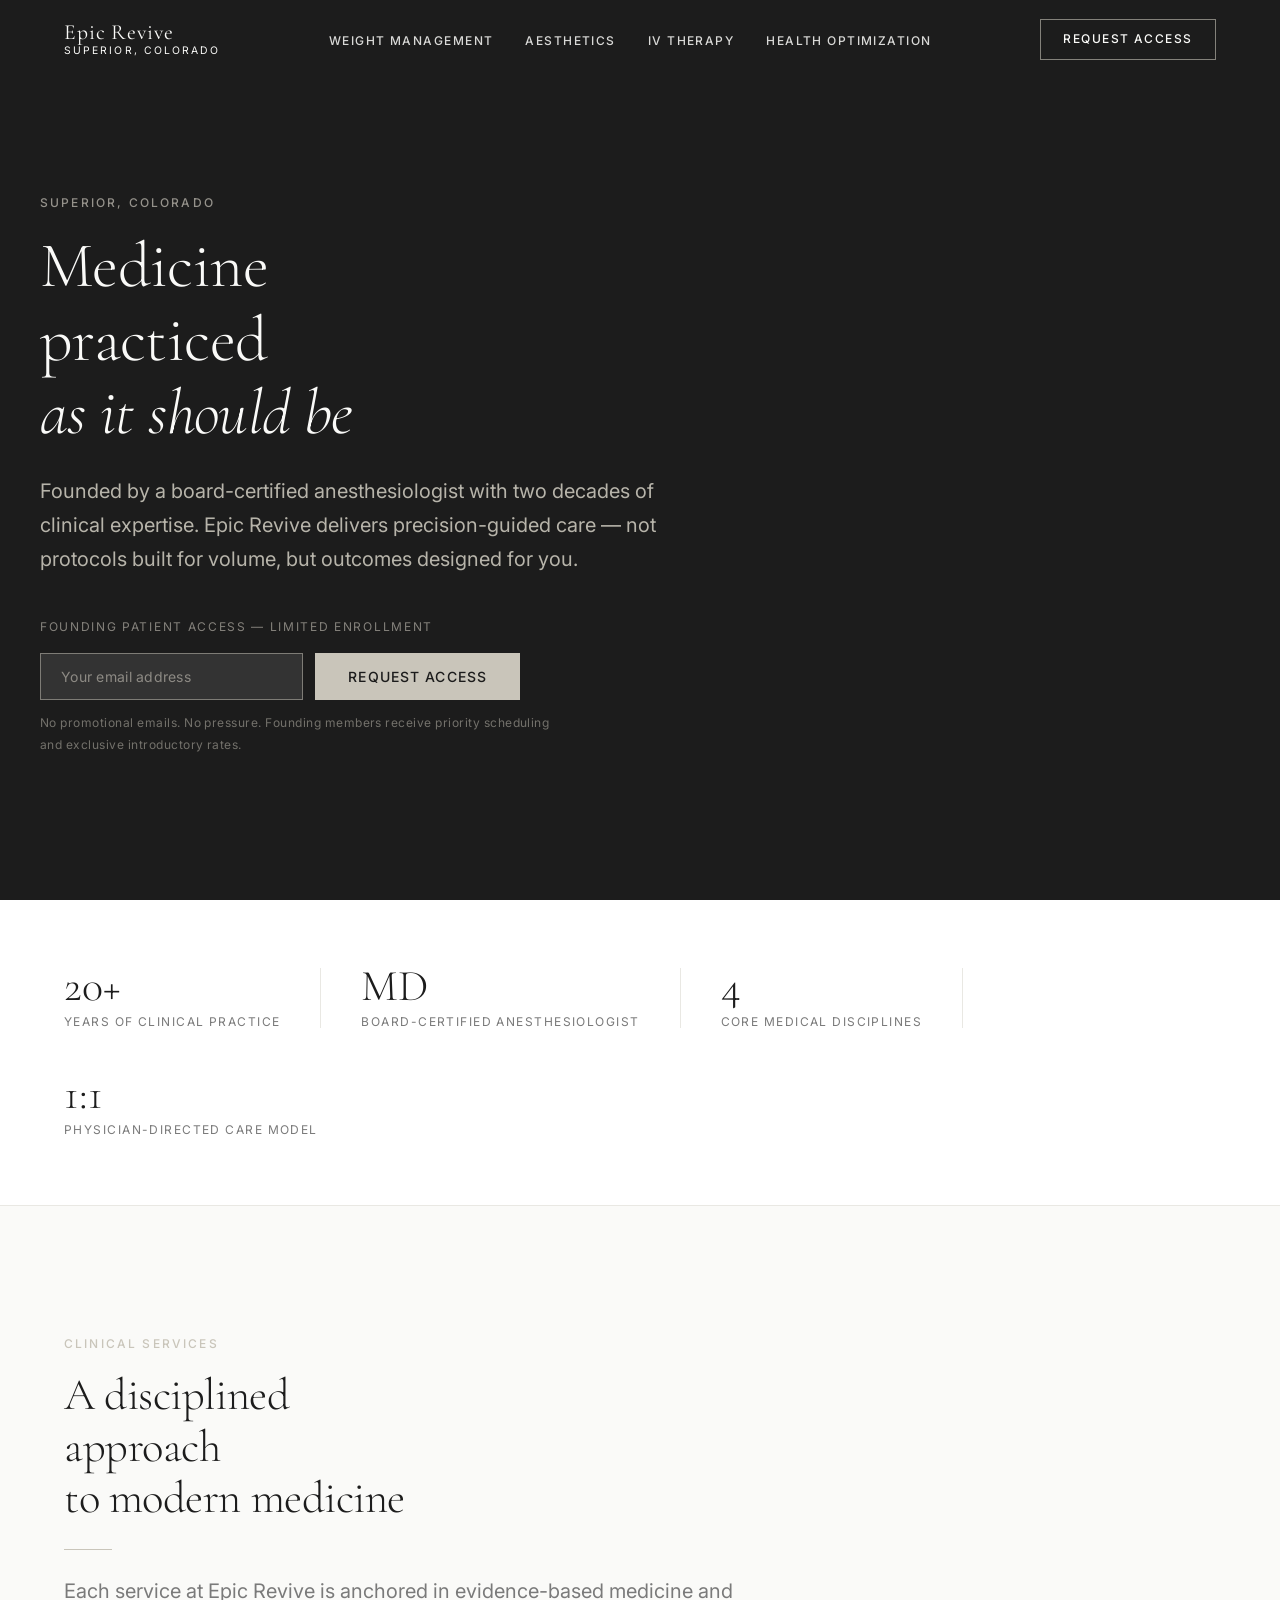
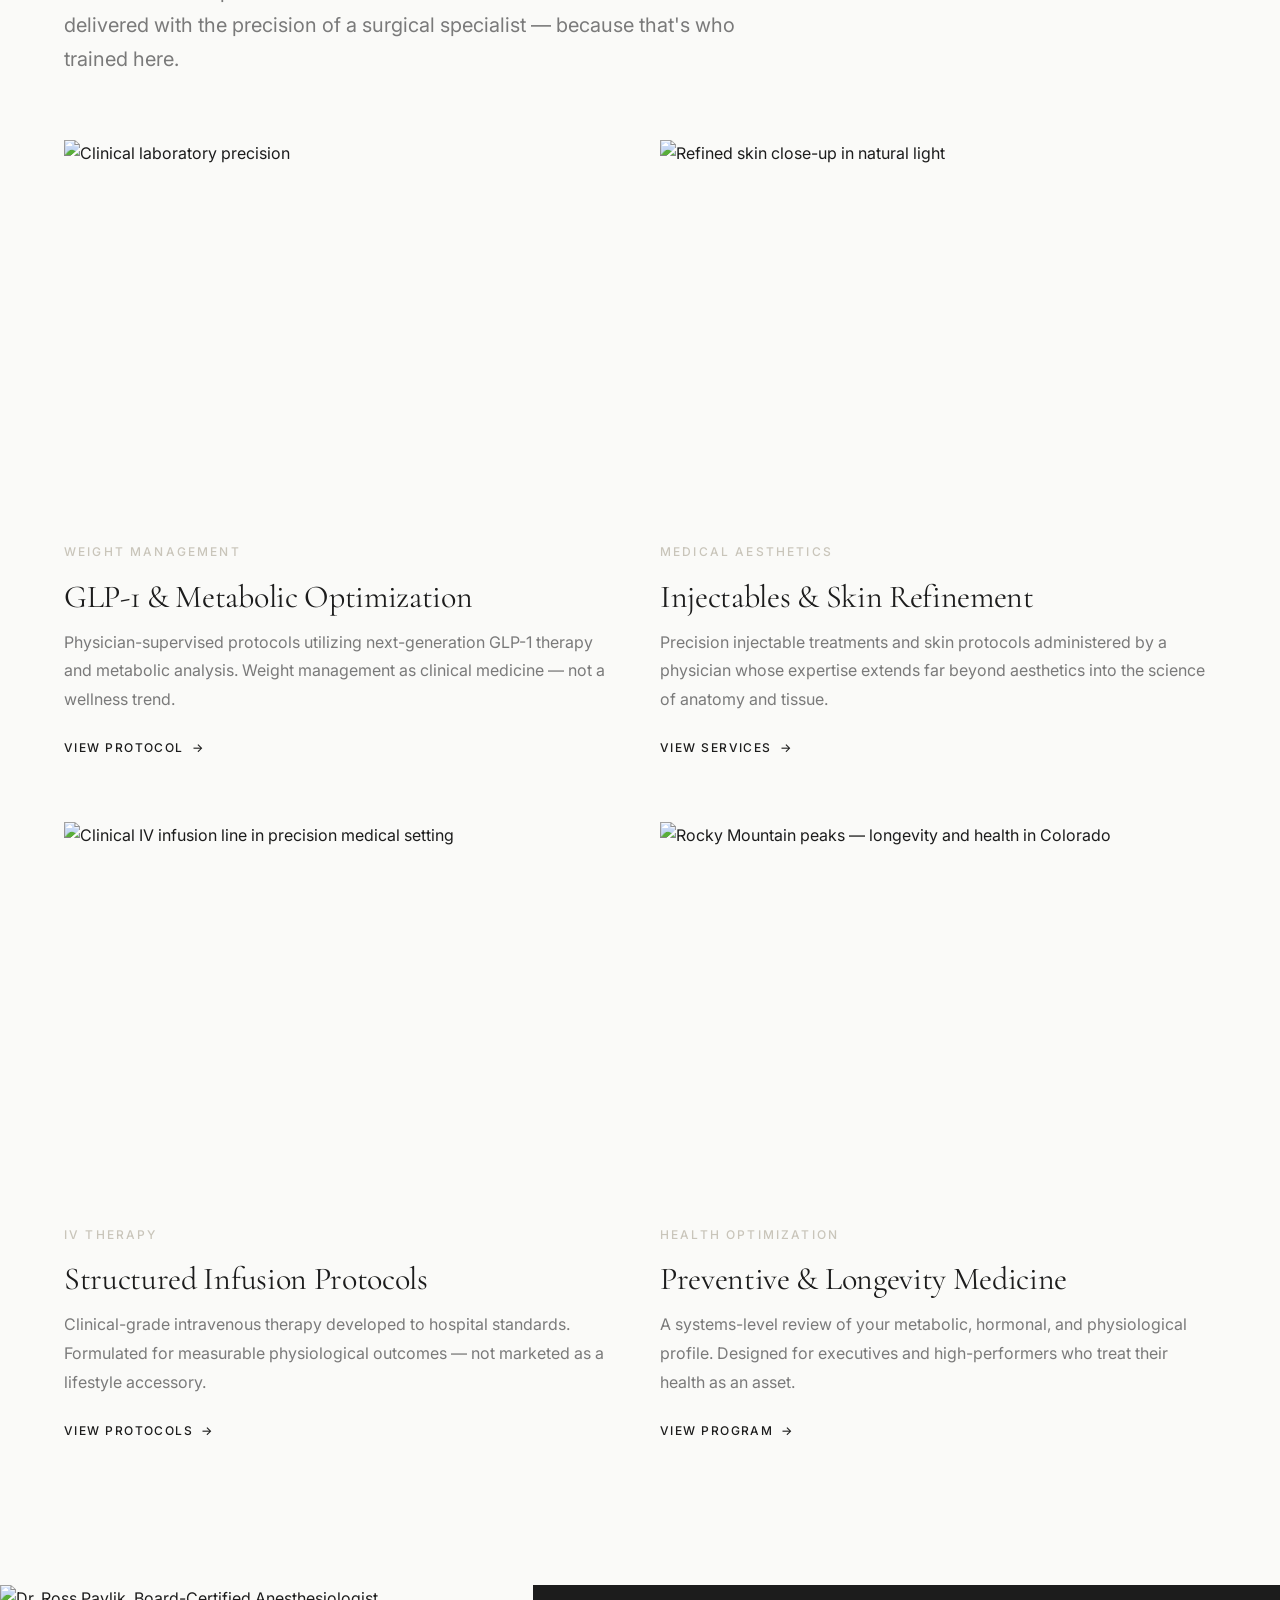
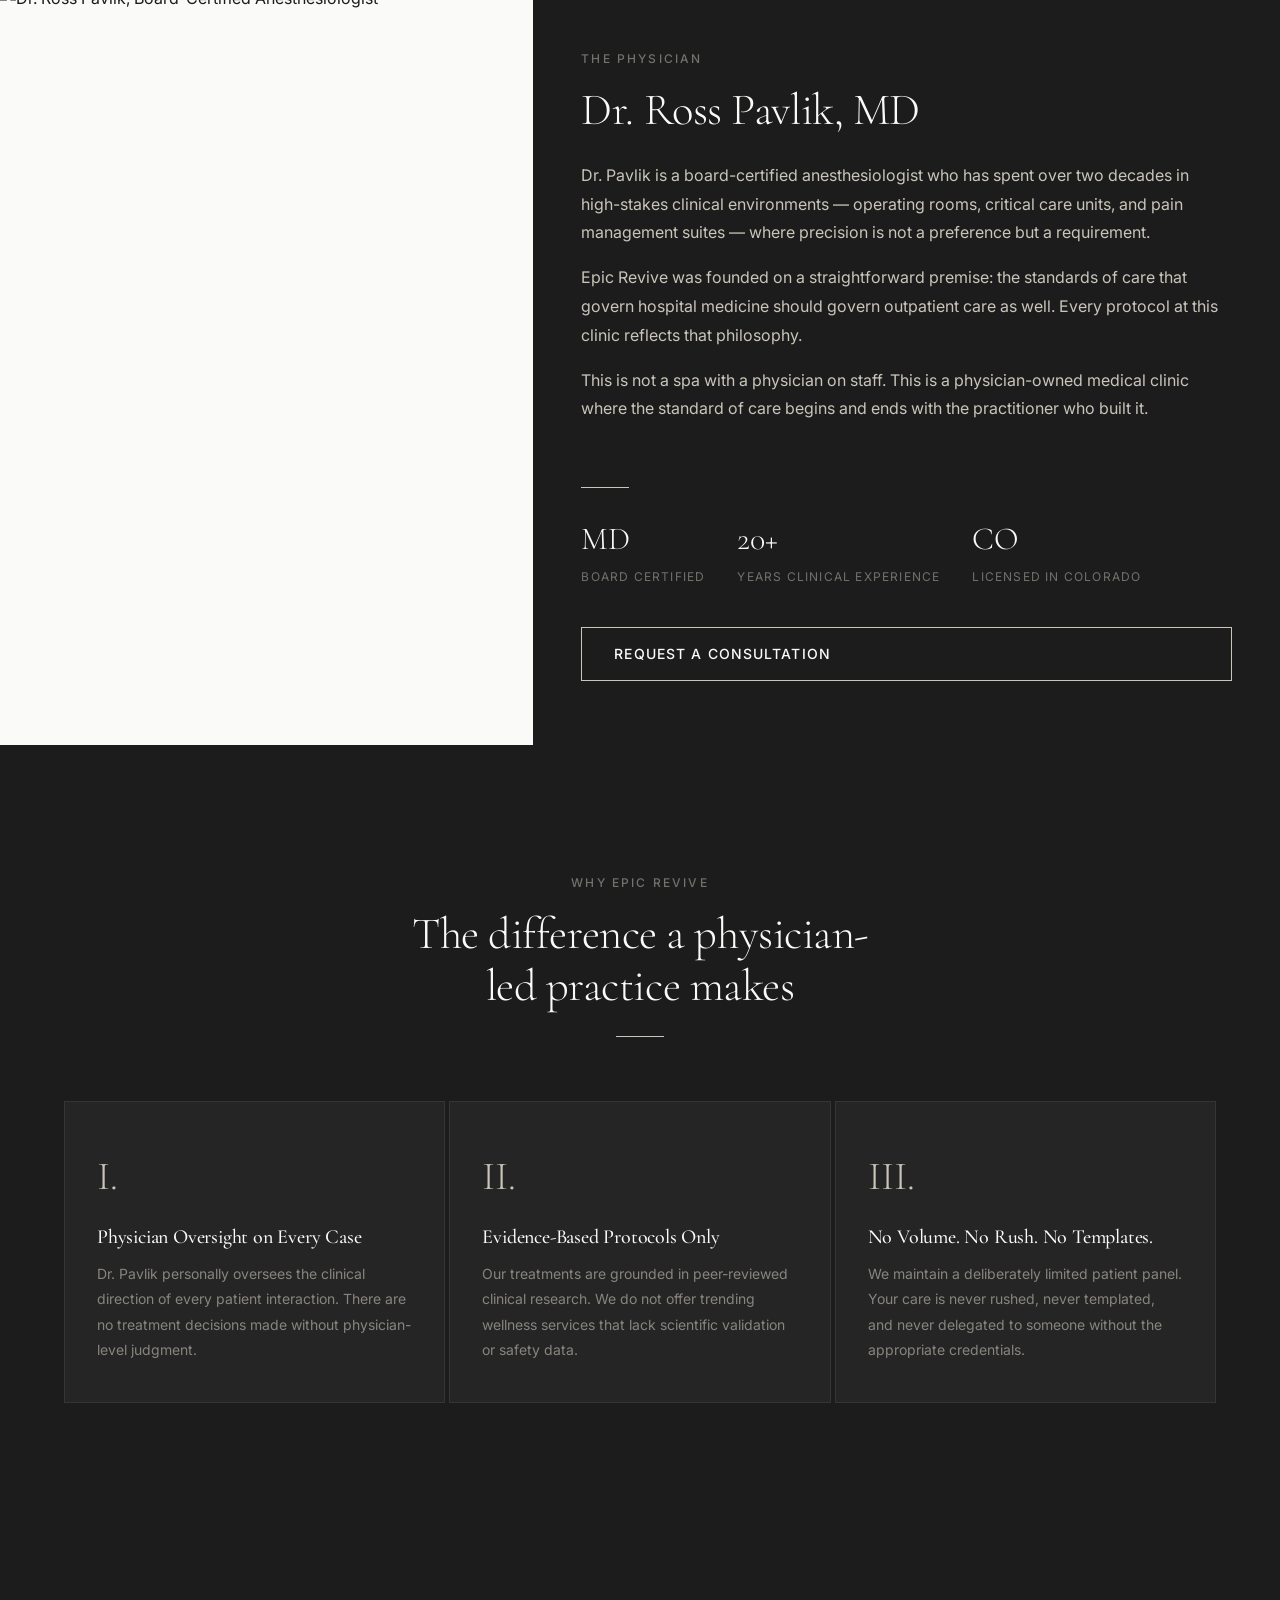
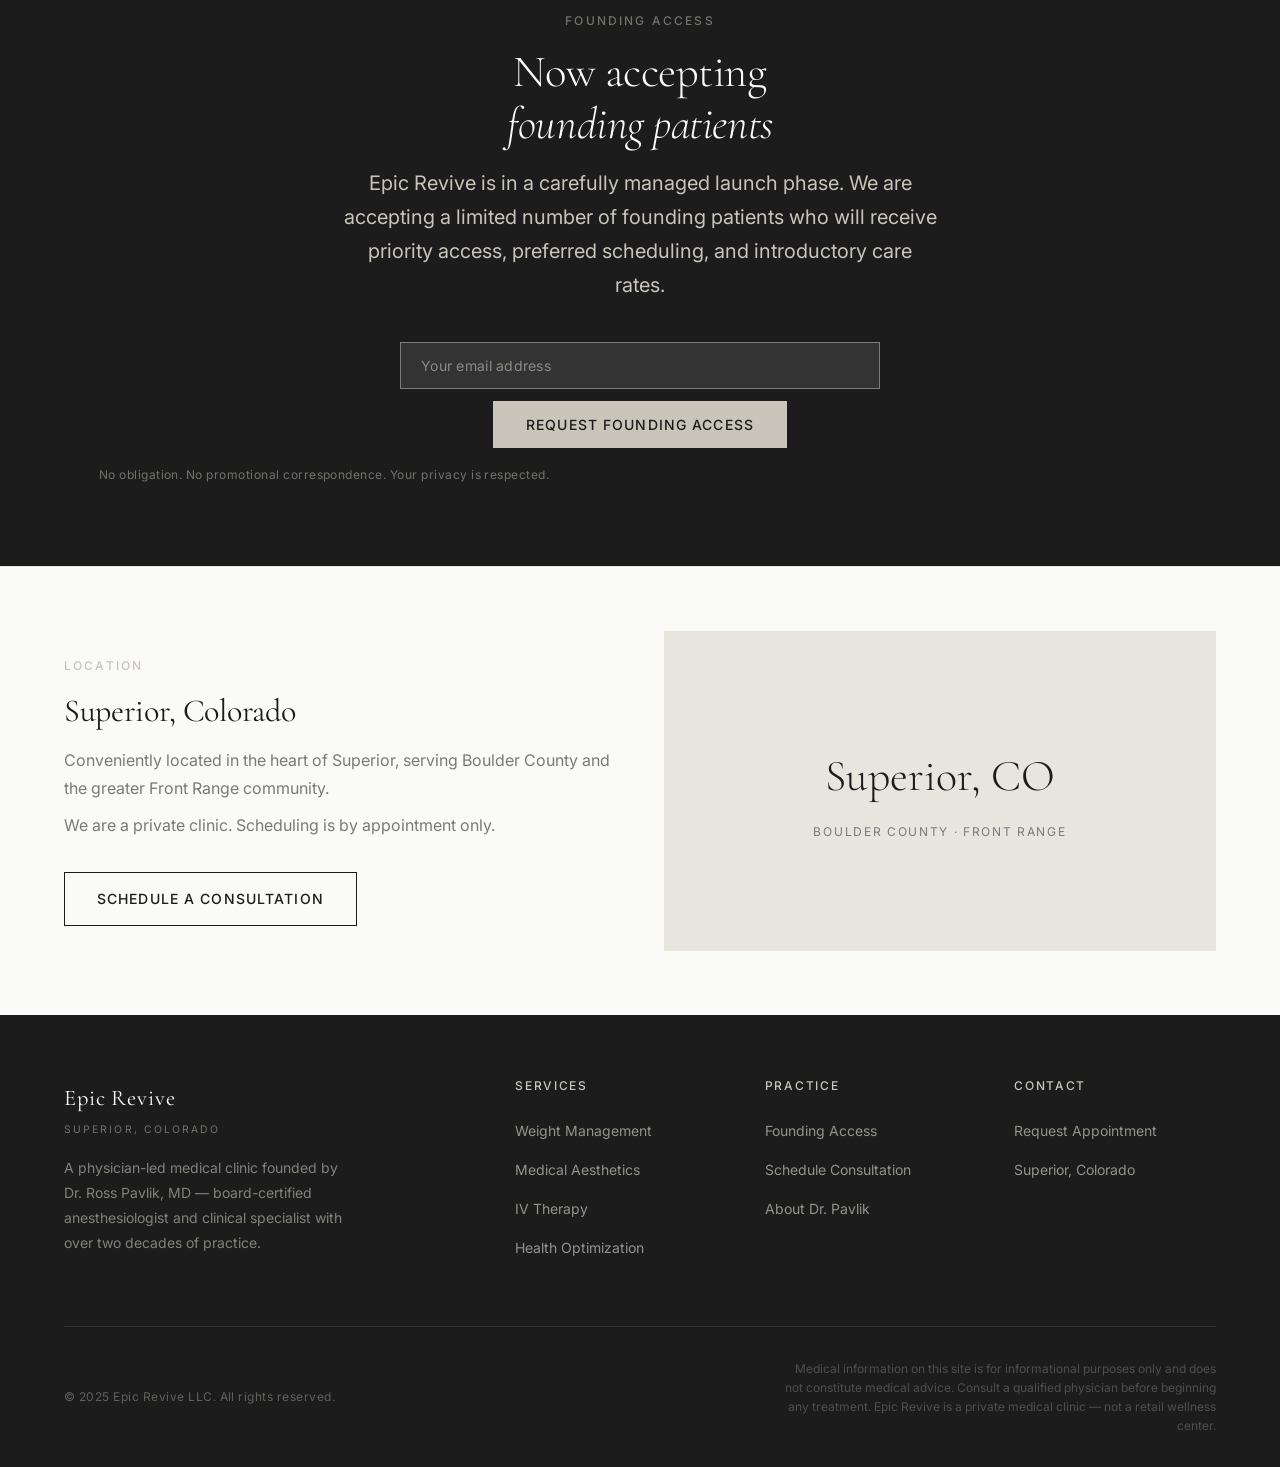
==== commit f563c688: "Refresh all site images to luxury European medical clinic aesthetic Replace 12 generic stock photos " ====
--- a/index.html
+++ b/index.html
@@ -184,7 +184,7 @@
 
   <!-- ── Hero ───────────────────────────────────────────────── -->
   <section class="hero hero--home">
-    <div class="hero__bg" style="background-image: url('https://images.unsplash.com/photo-1631217868264-e5b90bb7e133?w=1800&q=80&auto=format&fit=crop');" role="img" aria-label="Clean medical clinic interior"></div>
+    <div class="hero__bg" style="background-image: url('https://images.unsplash.com/photo-1519494026892-80bbd2d6fd0d?w=1920&q=90&auto=format&fit=crop');" role="img" aria-label="Elegant minimalist clinic corridor"></div>
     <div class="container hero__content">
       <span class="eyebrow" style="color:rgba(201,197,186,0.7)">Superior, Colorado</span>
       <h1>Medicine practiced<br><em>as it should be</em></h1>
@@ -243,8 +243,8 @@
         <div class="service-card fade-in">
           <div class="service-card__img-wrap">
             <img
-              src="https://images.unsplash.com/photo-1576091160399-112ba8d25d1d?w=800&q=80&auto=format&fit=crop"
-              alt="Weight management consultation"
+              src="https://images.unsplash.com/photo-1576671081837-49000212a170?w=800&q=80&auto=format&fit=crop"
+              alt="Clinical laboratory precision"
               class="service-card__img"
               loading="lazy"
             />
@@ -260,8 +260,8 @@
         <div class="service-card fade-in">
           <div class="service-card__img-wrap">
             <img
-              src="https://images.unsplash.com/photo-1612349317150-e413f6a5b16d?w=800&q=80&auto=format&fit=crop"
-              alt="Medical aesthetics treatment room"
+              src="https://images.unsplash.com/photo-1570172619644-dfd03ed5d881?w=800&q=80&auto=format&fit=crop"
+              alt="Refined skin close-up in natural light"
               class="service-card__img"
               loading="lazy"
             />
@@ -277,8 +277,8 @@
         <div class="service-card fade-in">
           <div class="service-card__img-wrap">
             <img
-              src="https://images.unsplash.com/photo-1631549916768-4119b2e5f926?w=800&q=80&auto=format&fit=crop"
-              alt="IV therapy clinical suite"
+              src="https://images.unsplash.com/photo-1584820927498-cad076ecd94a?w=800&q=80&auto=format&fit=crop"
+              alt="Clinical IV infusion line in precision medical setting"
               class="service-card__img"
               loading="lazy"
             />
@@ -294,8 +294,8 @@
         <div class="service-card fade-in">
           <div class="service-card__img-wrap">
             <img
-              src="https://images.unsplash.com/photo-1559757175-0eb30cd8c063?w=800&q=80&auto=format&fit=crop"
-              alt="Health optimization assessment"
+              src="https://images.unsplash.com/photo-1506905925346-21bda4d32df4?w=800&q=80&auto=format&fit=crop"
+              alt="Rocky Mountain peaks — longevity and health in Colorado"
               class="service-card__img"
               loading="lazy"
             />
@@ -315,7 +315,7 @@
   <div class="about-strip fade-in">
     <div class="about-strip__img-col">
       <img
-        src="https://images.unsplash.com/photo-1582750433449-648ed127bb54?w=900&q=80&auto=format&fit=crop&crop=faces"
+        src="https://images.unsplash.com/photo-1622253692010-333f2da6031d?w=900&q=85&auto=format&fit=crop&crop=faces"
         alt="Dr. Ross Pavlik, Board-Certified Anesthesiologist"
         class="about-strip__img"
         loading="lazy"
